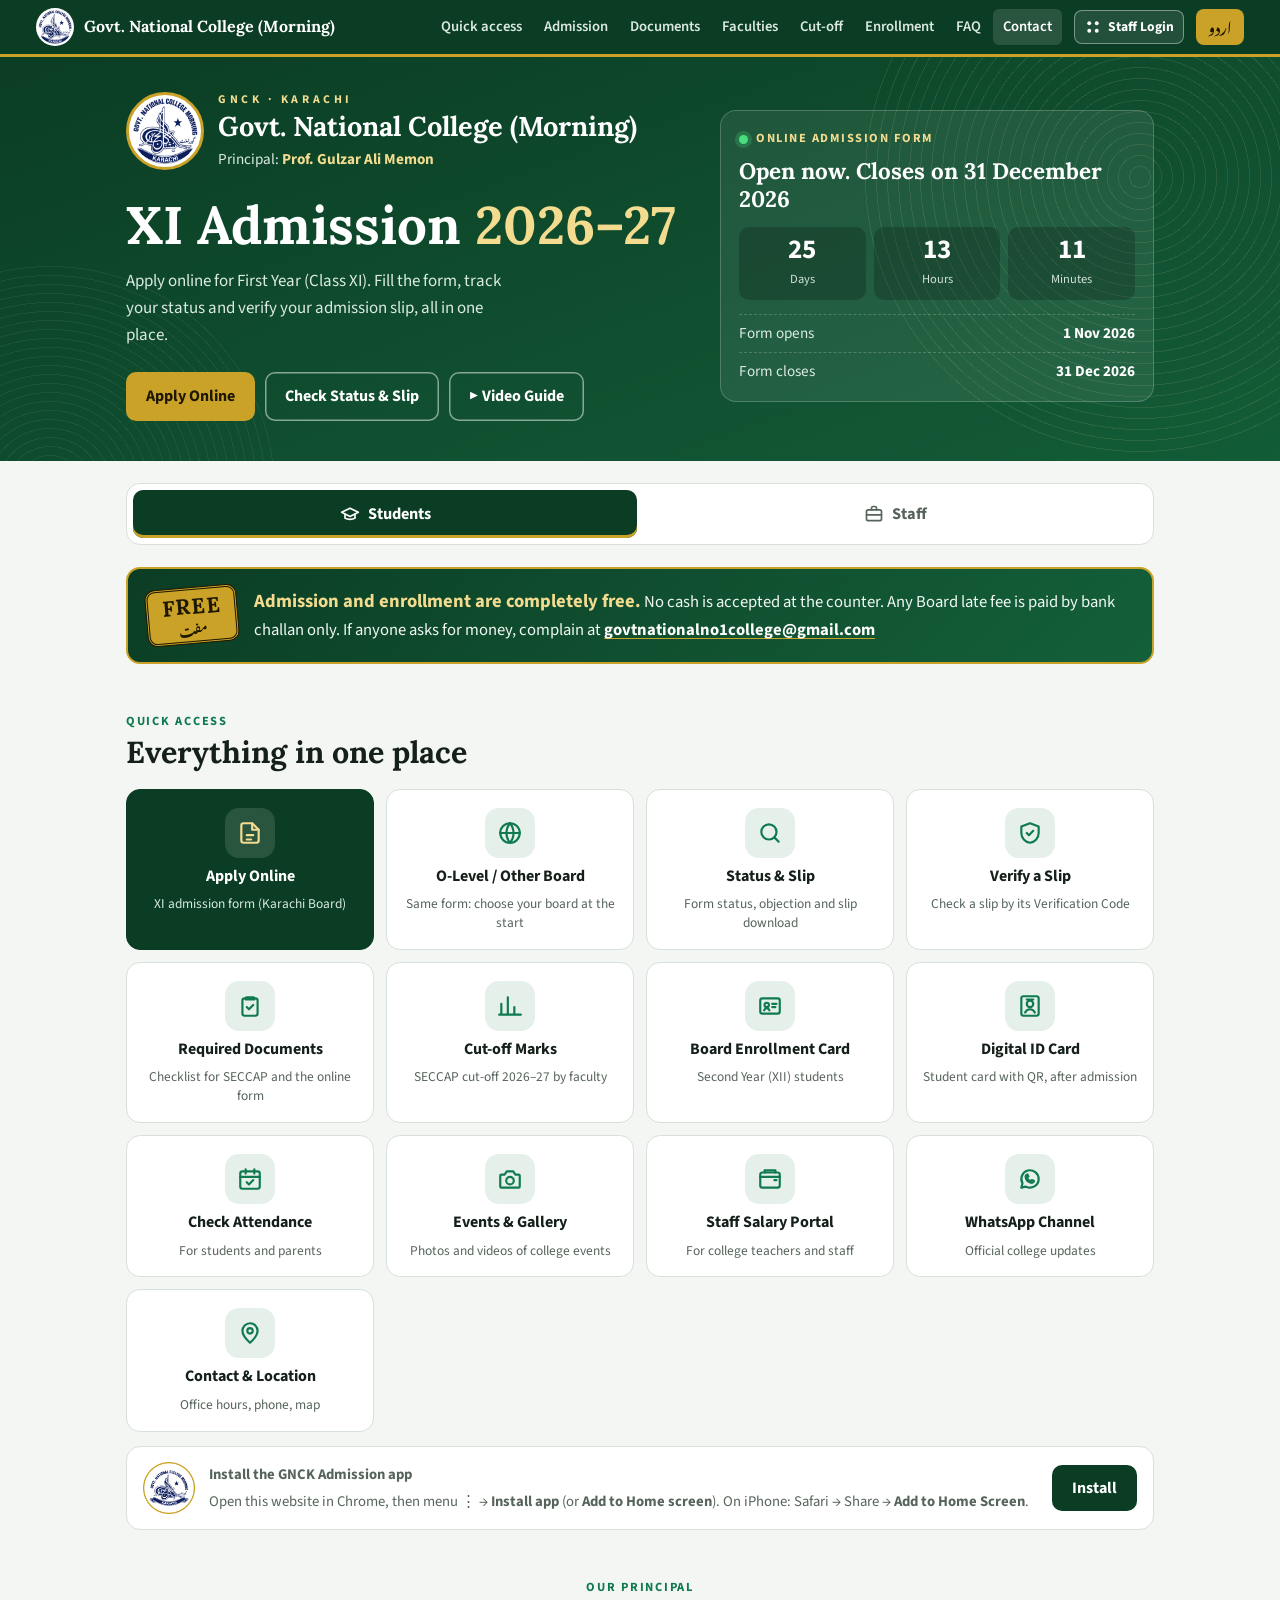
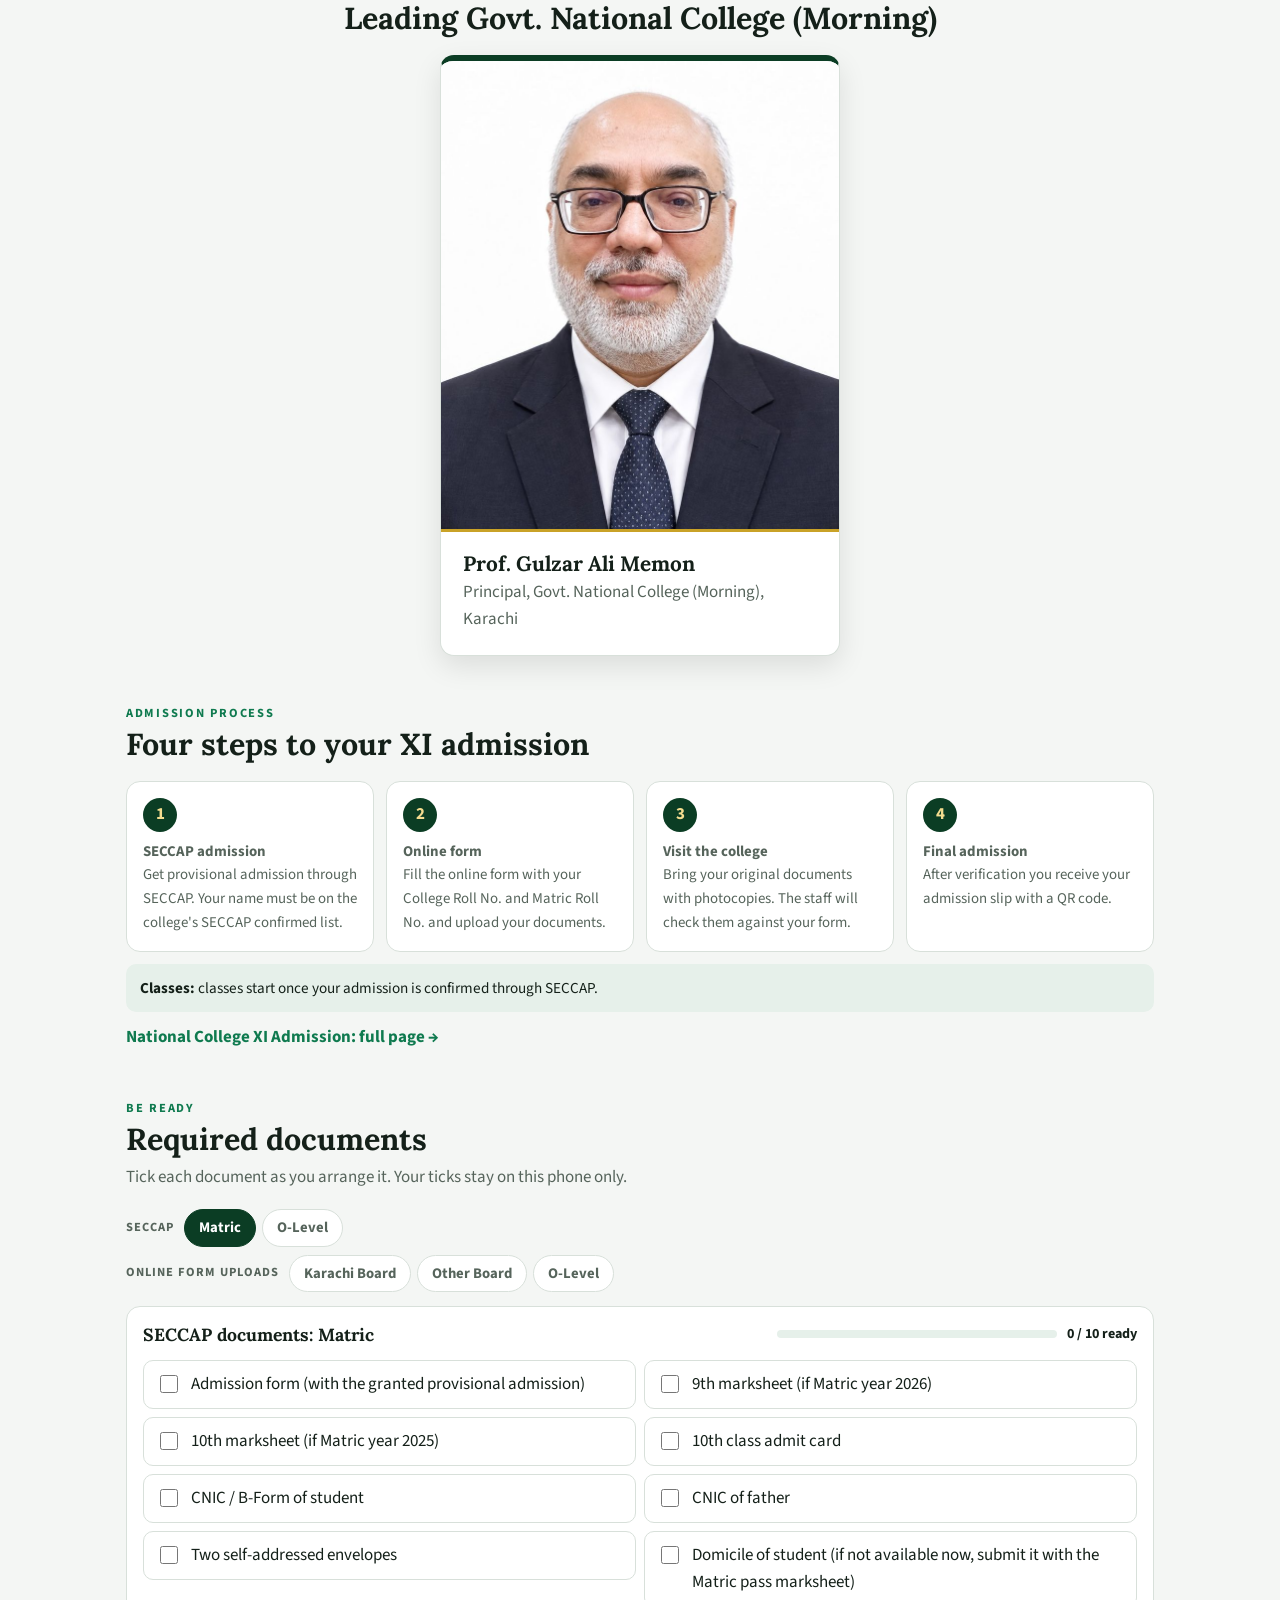
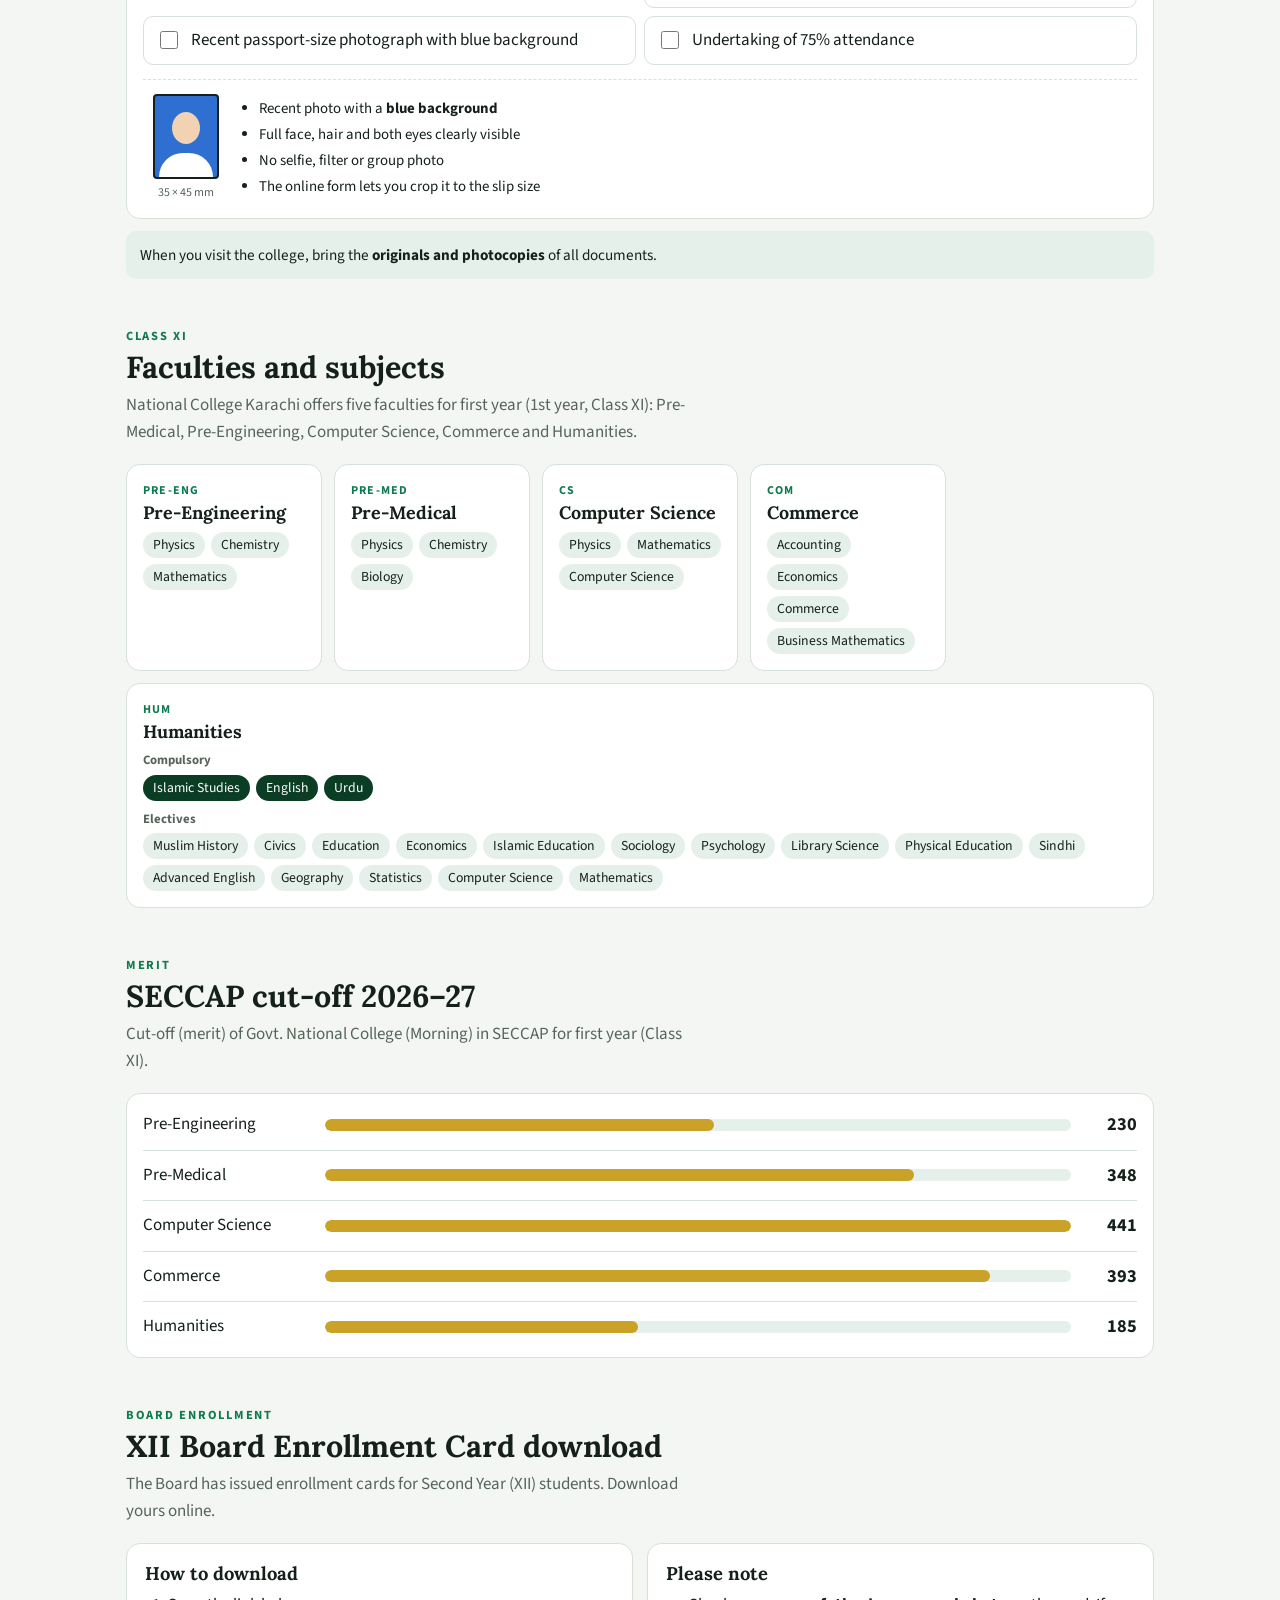
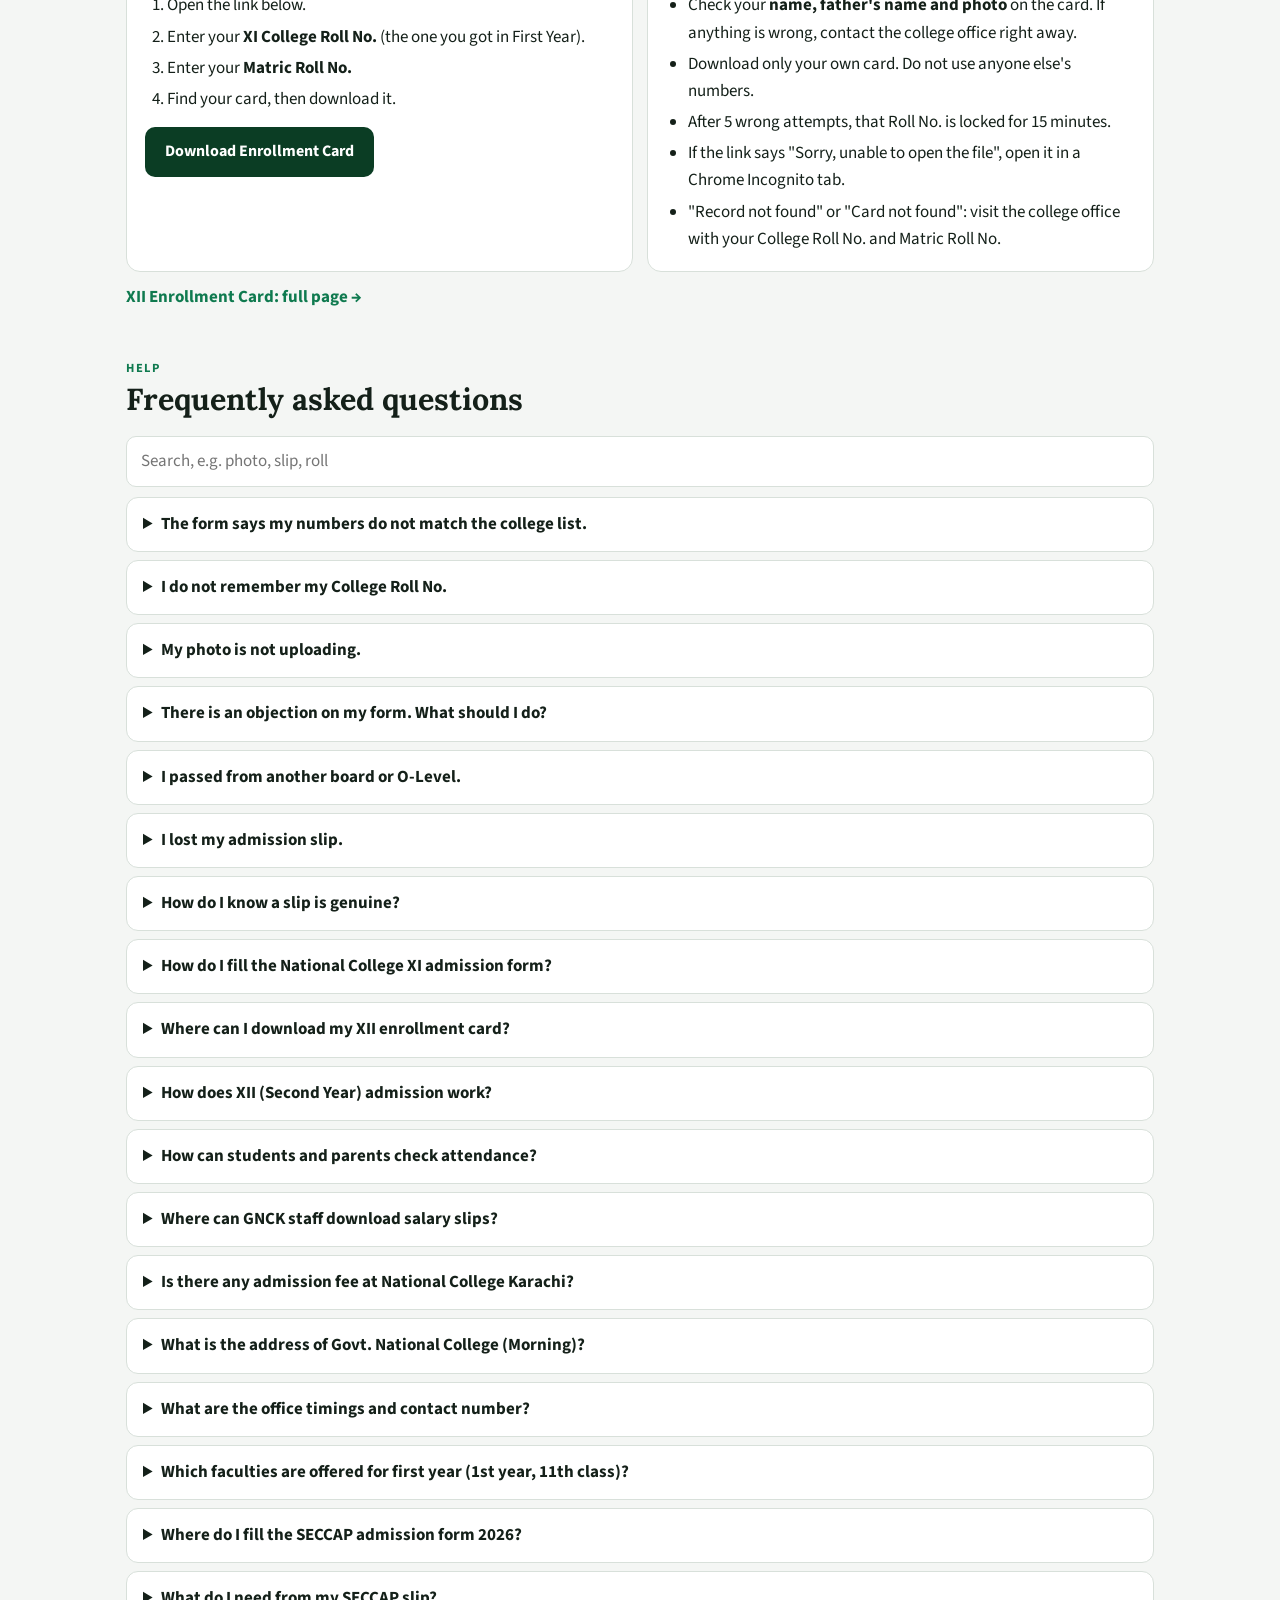
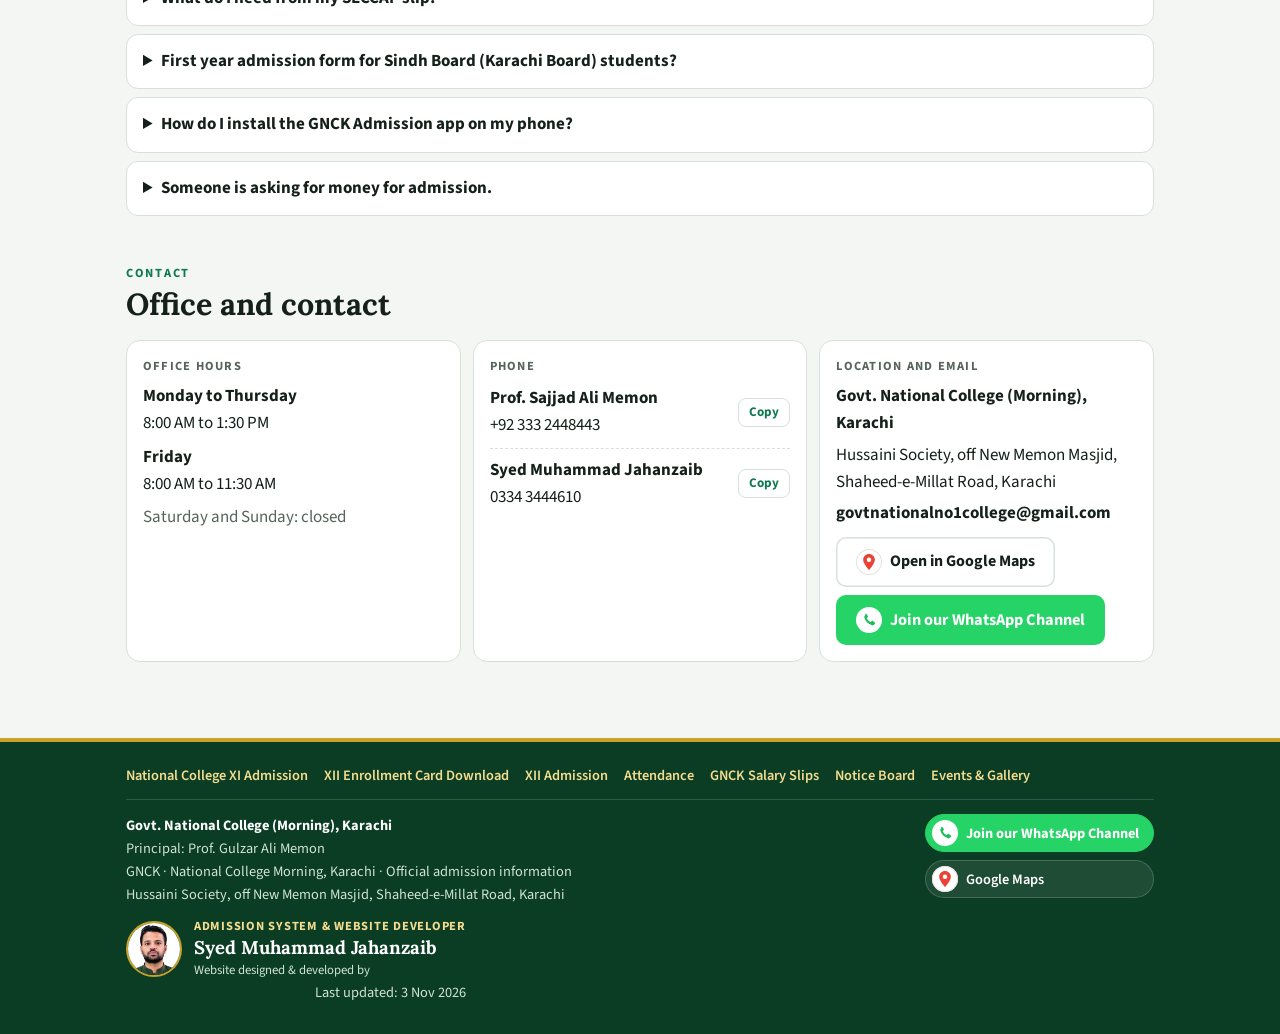
==== index.html @ 11bfc75c "Website v2.5 STAFFCONTROL: scanner login token (WEB15), SECCAP slip tile (WEB16), Video Guide switch" ====
<!doctype html>
<html lang="en" dir="ltr" data-view="students">
<head>
<meta charset="utf-8">
<meta name="viewport" content="width=device-width, initial-scale=1, viewport-fit=cover">
<meta name="theme-color" content="#0b3d24">
<meta name="author" content="Syed Muhammad Jahanzaib">
<link rel="canonical" href="https://govt-national-college-morning.github.io/">
<meta property="og:url" content="https://govt-national-college-morning.github.io/">
<link rel="icon" type="image/png" sizes="192x192" href="/favicon.png">
<link rel="icon" type="image/png" sizes="48x48" href="/favicon-48.png">
<link rel="apple-touch-icon" href="/icon-192.png">
<link rel="manifest" href="/manifest.webmanifest">
<meta name="mobile-web-app-capable" content="yes">
<meta name="apple-mobile-web-app-capable" content="yes">
<meta name="apple-mobile-web-app-title" content="GNCK Admission">
<meta name="apple-mobile-web-app-status-bar-style" content="black-translucent">
<title>GNCK Admission 2026-27 | Government National College Morning Karachi: XI Form, XII Enrollment Card</title>
<meta name="description" content="GNCK - Govt. National College (Morning), Karachi (Government National College). First year (1st year, 11th class, inter) XI admission 2026-27: online XI form, status and slip. XII enrollment card download, XII admission, attendance, SECCAP cut-off, Pre-Medical, Pre-Engineering, Computer Science, Commerce, Humanities. Admission is free. Shaheed-e-Millat Road, Karachi.">
<meta property="og:title" content="GNCK Admission 2026-27 | Government National College Morning Karachi">
<meta property="og:description" content="National College XI admission form, status and slip, XII enrollment card download, attendance, documents, cut-off and staff salary slips.">
<meta property="og:type" content="website">
<meta property="og:site_name" content="GNCK Admission">
<meta property="og:image" content="https://govt-national-college-morning.github.io/favicon.png">
<link rel="preconnect" href="https://fonts.googleapis.com">
<link rel="preconnect" href="https://fonts.gstatic.com" crossorigin>
<link rel="stylesheet" href="https://fonts.googleapis.com/css2?family=Lora:wght@600;700&family=Source+Sans+3:wght@400;600;700&family=Noto+Nastaliq+Urdu:wght@400;600&display=swap">
<script type="application/ld+json">{"@context":"https://schema.org","@type":"WebSite","name":"GNCK Admission","alternateName":["Govt. National College (Morning), Karachi","GNC Morning Karachi","GNCK","National College Admission","Govt National College"],"url":"https://govt-national-college-morning.github.io/"}</script>
<script type="application/ld+json">{"@context":"https://schema.org","@type":"CollegeOrUniversity","name":"Govt. National College (Morning), Karachi","alternateName":["GNCK","GNCK Karachi","National College","National College Morning","National College Karachi","Govt National College","Govt. National College Karachi","Government National College Karachi","GNC Morning Karachi"],"url":"https://govt-national-college-morning.github.io/","logo":"https://govt-national-college-morning.github.io/favicon.png","email":"govtnationalno1college@gmail.com","telephone":"+92-333-2448443","openingHours":["Mo-Th 08:00-13:30","Fr 08:00-11:30"],"address":{"@type":"PostalAddress","streetAddress":"Hussaini Society, off New Memon Masjid, Shaheed-e-Millat Road","addressLocality":"Karachi","addressRegion":"Sindh","addressCountry":"PK"},"geo":{"@type":"GeoCoordinates","latitude":24.88455,"longitude":67.060145},"hasMap":"https://maps.app.goo.gl/5RZTDBZNfoEu52ge6","sameAs":["https://whatsapp.com/channel/0029VbDTnoP7j6g4Ll3sgT3F"],"employee":{"@type":"Person","name":"Prof. Gulzar Ali Memon","honorificPrefix":"Prof.","jobTitle":"Principal","image":"https://govt-national-college-morning.github.io/principal-full.jpg"}}</script>
<style>
/* Layout: college green letterhead with gold rule (same identity as the slips and
   the online form), live admission status beside the headline, sticky section nav,
   then one reading column of task blocks; tabs for the two document sets. */
:root {
  --green: #0b3d24;
  --green-2: #135c38;
  --gold: #c9a227;
  --gold-soft: #f3dc8f;
  --paper: #f4f6f4;
  --card: #ffffff;
  --fg: #142019;
  --muted: #56645b;
  --line: #d8e0da;
  --chip: #e6f0ea;
  --accent: #0f7a4f;
  --warn-bg: #fff6dc;
  --warn-fg: #6b4e00;
  --f-display: "Lora", Georgia, "Times New Roman", serif;
  --f-body: "Source Sans 3", "Segoe UI", Arial, sans-serif;
  --f-urdu: "Noto Nastaliq Urdu", "Jameel Noori Nastaleeq", "Urdu Typesetting", serif;
}
@media (prefers-color-scheme: dark) {
  :root:not([data-theme="light"]) {
    --green: #0c2e1d; --green-2: #12452b; --gold: #d9b443; --gold-soft: #f3dc8f;
    --paper: #0b1310; --card: #121d17; --fg: #e5ede8; --muted: #a0b0a6; --line: #23352a;
    --chip: #16301f; --accent: #45c487; --warn-bg: #2a2413; --warn-fg: #f0d58a; color-scheme: dark;
  }
}
:root[data-theme="dark"] {
  --green: #0c2e1d; --green-2: #12452b; --gold: #d9b443; --gold-soft: #f3dc8f;
  --paper: #0b1310; --card: #121d17; --fg: #e5ede8; --muted: #a0b0a6; --line: #23352a;
  --chip: #16301f; --accent: #45c487; --warn-bg: #2a2413; --warn-fg: #f0d58a; color-scheme: dark;
}
* { box-sizing: border-box; }
html { scroll-behavior: smooth; scroll-padding-top: 72px; }
body { margin: 0; background: var(--paper); color: var(--fg); font-family: var(--f-body); font-size: 17px; line-height: 1.6; }
html[lang="ur"] body { font-family: var(--f-urdu); font-size: 16px; line-height: 2.15; }
html[lang="ur"] .en, html:not([lang="ur"]) .ur { display: none !important; }
.wrap { max-width: 1060px; margin: 0 auto; padding-left: max(16px, env(safe-area-inset-left, 0px)); padding-right: max(16px, env(safe-area-inset-right, 0px)); }
h1, h2, h3 { font-family: var(--f-display); text-wrap: balance; margin: 0; line-height: 1.2; }
html[lang="ur"] h1, html[lang="ur"] h2, html[lang="ur"] h3 { font-family: var(--f-urdu); line-height: 1.9; font-weight: 600; }
a { color: var(--accent); }
:focus-visible { outline: 3px solid var(--gold); outline-offset: 2px; border-radius: 4px; }
.num { direction: ltr; unicode-bidi: isolate; font-family: var(--f-body); }

/* ---------- Top bar ---------- */
body::before { content: ""; position: fixed; inset: 0 0 auto; height: env(safe-area-inset-top, 0px); z-index: 20; background: var(--green); }
.top { position: sticky; top: env(safe-area-inset-top, 0px); z-index: 15; background: var(--green); color: #fff; border-bottom: 3px solid var(--gold); }
.top .wrap { max-width: 1240px; display: flex; align-items: center; gap: 12px; padding-block: 8px; }
.brandmini { display: flex; align-items: center; gap: 10px; text-decoration: none; color: #fff; min-width: 0; }
.brandmini img { width: 38px; height: 38px; border-radius: 50%; background: #fff; padding: 2px; flex: none; }
.brandmini b { font-family: var(--f-display); font-size: 1rem; white-space: nowrap; overflow: hidden; text-overflow: ellipsis; }
html[lang="ur"] .brandmini b { font-family: var(--f-urdu); font-size: .95rem; }
.navlinks { display: flex; gap: 2px; margin-inline-start: auto; overflow-x: auto; scrollbar-width: none; }
.navlinks::-webkit-scrollbar { display: none; }
.navlinks a { color: #dbe9e0; text-decoration: none; font-size: .92rem; font-weight: 600; padding: 6px 10px; border-radius: 6px; white-space: nowrap; }
.navlinks a:hover, .navlinks a.on { background: rgba(255,255,255,.12); color: #fff; }
.langbtn { flex: none; font: inherit; font-weight: 700; font-size: .9rem; background: var(--gold); color: #1d1600; border: 0; border-radius: 8px; padding: 6px 12px; cursor: pointer; }
html:not([lang="ur"]) .langbtn { font-family: var(--f-urdu); }
@media (max-width: 860px) { .navlinks { display: none; } .langbtn { margin-inline-start: auto; } }

/* ---------- Hero ---------- */
.hero { position: relative; overflow: hidden; background: linear-gradient(160deg, var(--green) 0%, var(--green-2) 100%); color: #fff; }
.hero::before, .hero::after { content: ""; position: absolute; border-radius: 50%; pointer-events: none; }
.hero::before { inset-inline-end: -140px; top: -160px; width: 560px; height: 560px; background: repeating-radial-gradient(circle, transparent 0 10px, rgba(243,220,143,.10) 10px 11px); }
.hero::after { inset-inline-start: -180px; bottom: -260px; width: 460px; height: 460px; background: repeating-radial-gradient(circle, transparent 0 8px, rgba(255,255,255,.06) 8px 9px); }
.hero .wrap { position: relative; z-index: 1; padding-block: 34px 40px; display: grid; grid-template-columns: minmax(0, 1.3fr) minmax(0, 1fr); gap: 30px; align-items: center; }
@media (max-width: 820px) { .hero .wrap { grid-template-columns: 1fr; padding-block: 24px 30px; } }
.crest { display: flex; gap: 14px; align-items: center; }
.crest img { width: 78px; height: 78px; border-radius: 50%; background: #fff; border: 3px solid var(--gold); padding: 3px; flex: none; }
.crest .prin { margin-top: 4px; font-size: .95rem; color: #dcebe2; }
.crest .prin b { color: var(--gold-soft); }
.crest .city { letter-spacing: .3em; font-size: .74rem; font-weight: 700; color: var(--gold-soft); font-family: var(--f-body); }
.crest .nm { font-family: var(--f-display); font-size: clamp(1.25rem, 3.2vw, 1.7rem); font-weight: 700; line-height: 1.2; }
html[lang="ur"] .crest .nm { font-family: var(--f-urdu); }
.hero h1 { margin-top: 22px; font-size: clamp(2.1rem, 6vw, 3.3rem); }
.hero h1 em { font-style: normal; color: var(--gold-soft); }
.hero .lede { margin: 12px 0 0; color: #dcebe2; max-width: 50ch; font-size: 1.06rem; }
.cta { display: flex; flex-wrap: wrap; gap: 10px; margin-top: 22px; }
.btn { display: inline-flex; align-items: center; justify-content: center; gap: 8px; text-decoration: none; font-weight: 700; border-radius: 10px; padding: 12px 20px; font-size: 1rem; border: 0; cursor: pointer; font-family: inherit; transition: transform .15s, background .15s; }
.btn.pri { background: var(--gold); color: #1d1600; }
.btn.pri:hover { transform: translateY(-1px); }
.btn.ghost { color: #fff; box-shadow: inset 0 0 0 1.5px rgba(255,255,255,.5); }
.btn.ghost:hover { background: rgba(255,255,255,.08); }
.btn.out { color: var(--fg); box-shadow: inset 0 0 0 1.5px var(--line); background: transparent; }
.btn.out:hover { box-shadow: inset 0 0 0 1.5px var(--accent); }
.btn.solid { background: var(--green); color: #fff; }

.status { background: rgba(255,255,255,.08); border: 1px solid rgba(255,255,255,.2); border-radius: 16px; padding: 18px; }
.status .k { display: flex; align-items: center; gap: 8px; font-size: .78rem; letter-spacing: .12em; font-weight: 700; color: var(--gold-soft); text-transform: uppercase; font-family: var(--f-body); }
html[lang="ur"] .status .k { letter-spacing: 0; font-family: var(--f-urdu); font-size: .85rem; text-transform: none; }
.dot { width: 9px; height: 9px; border-radius: 50%; background: #f5c542; box-shadow: 0 0 0 4px rgba(245,197,66,.22); flex: none; }
.dot.live { background: #4ade80; box-shadow: 0 0 0 4px rgba(74,222,128,.22); }
.dot.off { background: #f87171; box-shadow: 0 0 0 4px rgba(248,113,113,.22); }
.status .big { margin-top: 8px; font-family: var(--f-display); font-size: 1.4rem; font-weight: 700; line-height: 1.25; }
html[lang="ur"] .status .big { font-family: var(--f-urdu); line-height: 1.9; }
.count { display: grid; grid-template-columns: repeat(3, minmax(0, 1fr)); gap: 8px; margin-top: 14px; }
.count div { background: rgba(0,0,0,.2); border-radius: 10px; padding: 8px 4px; text-align: center; }
.count b { display: block; font-family: var(--f-body); font-size: 1.7rem; font-variant-numeric: tabular-nums; line-height: 1.1; }
.count span { font-size: .78rem; color: #cfe2d6; }
.dates { margin-top: 14px; display: grid; gap: 6px; font-size: .95rem; color: #dcebe2; }
.dates div { display: flex; justify-content: space-between; gap: 10px; border-top: 1px dashed rgba(255,255,255,.2); padding-top: 6px; }
.dates b { color: #fff; }

/* ---------- Sections ---------- */
main { padding-bottom: 20px; }
section { margin-top: 48px; }
.sh { margin-bottom: 18px; }
.sh .eyebrow { display: block; font-size: .78rem; letter-spacing: .14em; font-weight: 700; color: var(--accent); text-transform: uppercase; margin-bottom: 2px; font-family: var(--f-body); }
html[lang="ur"] .sh .eyebrow { letter-spacing: 0; text-transform: none; font-family: var(--f-urdu); font-size: .85rem; }
.sh h2 { font-size: clamp(1.45rem, 3.4vw, 1.9rem); }
.sh p { margin: 6px 0 0; color: var(--muted); max-width: 70ch; }
.card { background: var(--card); border: 1px solid var(--line); border-radius: 14px; }

.free { position: relative; overflow: hidden; margin-top: 22px; display: flex; gap: 16px; align-items: center; background: linear-gradient(135deg, #0b3d24 0%, #14603a 100%); color: #f1f8f3; border: 2px solid var(--gold); border-radius: 14px; padding: 18px 18px; animation: freeGlow 2.4s ease-in-out infinite; }
.free::after { content: ""; position: absolute; top: 0; bottom: 0; width: 40%; left: -60%; background: linear-gradient(100deg, transparent, rgba(255,255,255,.18), transparent); transform: skewX(-18deg); animation: freeShine 3.6s ease-in-out infinite; pointer-events: none; }
@keyframes freeGlow { 0%, 100% { box-shadow: 0 0 0 0 rgba(201,162,39,.55); } 50% { box-shadow: 0 0 0 8px rgba(201,162,39,0), 0 0 22px 2px rgba(243,220,143,.35); } }
@keyframes freeShine { 0% { left: -60%; } 60%, 100% { left: 130%; } }
@keyframes stampPulse { 0%, 100% { transform: rotate(-5deg) scale(1); } 50% { transform: rotate(-5deg) scale(1.08); } }
.free .stamp { position: relative; z-index: 1; flex: none; display: flex; flex-direction: column; align-items: center; font-family: var(--f-display); font-weight: 700; font-size: 1.35rem; letter-spacing: .06em; color: #1d1600; background: var(--gold); border: 3px double #1d1600; border-radius: 10px; padding: 4px 14px 2px; transform: rotate(-5deg); animation: stampPulse 1.6s ease-in-out infinite; line-height: 1.15; }
.free .stamp small { font-family: var(--f-urdu); font-size: .78rem; letter-spacing: 0; line-height: 1.6; }
.free p { position: relative; z-index: 1; margin: 0; min-width: 0; font-size: 1.04rem; }
.free p b { color: var(--gold-soft); font-size: 1.12em; }
.free .mail { color: #fff; text-decoration: underline; text-decoration-color: var(--gold); text-underline-offset: 3px; }
.free .mail { display: inline-block; }
@media (max-width: 600px) { .free { flex-direction: column; align-items: flex-start; } .free .mail { display: block; margin-top: 4px; word-break: break-all; } }
.mail { font-weight: 700; direction: ltr; unicode-bidi: isolate; font-family: var(--f-body); }

/* services */
.svc { display: grid; grid-template-columns: repeat(5, minmax(0, 1fr)); gap: 12px; }
@media (max-width: 980px) { .svc { grid-template-columns: repeat(2, minmax(0, 1fr)); } }
@media (max-width: 520px) { .svc { grid-template-columns: 1fr; } }
.tile { display: flex; flex-direction: column; gap: 6px; text-decoration: none; color: var(--fg); padding: 18px; min-width: 0; transition: border-color .15s, transform .15s; }
.tile:hover { border-color: var(--accent); transform: translateY(-2px); }
.tile .ic { width: 42px; height: 42px; border-radius: 10px; background: var(--chip); color: var(--accent); display: grid; place-items: center; }
.tile .ic svg { width: 22px; height: 22px; }
.tile .t { font-weight: 700; font-size: 1.05rem; line-height: 1.35; }
.tile .d { color: var(--muted); font-size: .92rem; }
.tile .go { margin-top: auto; padding-top: 4px; font-weight: 700; color: var(--accent); font-size: .92rem; }
.tile.main { background: var(--green); border-color: var(--green); color: #fff; }
.tile.main .ic { background: rgba(255,255,255,.12); color: var(--gold-soft); }
.tile.main .d, .tile.main .go { color: #d7ebdf; }

/* process */
.steps { list-style: none; margin: 0; padding: 0; display: grid; grid-template-columns: repeat(4, minmax(0, 1fr)); gap: 12px; counter-reset: s; }
@media (max-width: 860px) { .steps { grid-template-columns: 1fr; } }
.steps li { counter-increment: s; padding: 16px; position: relative; min-width: 0; }
.steps li::before { content: counter(s); display: grid; place-items: center; width: 34px; height: 34px; border-radius: 50%; background: var(--green); color: var(--gold-soft); font-weight: 700; font-family: var(--f-body); margin-bottom: 8px; }
.steps b { display: block; font-size: 1.02rem; }
.steps span { color: var(--muted); font-size: .93rem; display: block; }
.note { margin-top: 12px; padding: 12px 14px; border-radius: 10px; background: var(--chip); font-size: .95rem; }

/* documents */
.tabsbar { display: flex; flex-wrap: wrap; gap: 6px; align-items: center; }
.tabsbar .grp { font-size: .78rem; font-weight: 700; color: var(--muted); letter-spacing: .08em; text-transform: uppercase; margin-inline-end: 4px; font-family: var(--f-body); }
html[lang="ur"] .tabsbar .grp { letter-spacing: 0; text-transform: none; font-family: var(--f-urdu); }
.tabsbar button { font: inherit; font-size: .92rem; font-weight: 700; border: 1px solid var(--line); background: var(--card); color: var(--muted); border-radius: 999px; padding: 6px 14px; cursor: pointer; }
.tabsbar button[aria-selected="true"] { background: var(--green); border-color: var(--green); color: #fff; }
.tabsbar + .tabsbar { margin-top: 8px; }
.docbox { margin-top: 14px; padding: 16px; }
.dochead { display: flex; flex-wrap: wrap; justify-content: space-between; align-items: center; gap: 10px; }
.dochead h3 { font-size: 1.1rem; }
.prog { display: flex; align-items: center; gap: 10px; min-width: 200px; flex: 1 1 220px; max-width: 360px; }
.bar { flex: 1; height: 8px; border-radius: 999px; background: var(--chip); overflow: hidden; }
.bar i { display: block; height: 100%; width: 0; background: var(--accent); border-radius: 999px; transition: width .25s; }
.prog span { font-size: .88rem; font-weight: 700; font-variant-numeric: tabular-nums; white-space: nowrap; font-family: var(--f-body); }
.checks { list-style: none; margin: 14px 0 0; padding: 0; display: grid; grid-template-columns: repeat(2, minmax(0, 1fr)); gap: 8px; }
@media (max-width: 640px) { .checks { grid-template-columns: 1fr; } }
.checks label { display: flex; gap: 10px; align-items: flex-start; border: 1px solid var(--line); border-radius: 10px; padding: 10px 12px; cursor: pointer; min-width: 0; }
.checks input { width: 18px; height: 18px; margin-top: 4px; accent-color: var(--accent); flex: none; }
.checks small { display: block; color: var(--muted); font-size: .86rem; }
.checks label:has(input:checked) { border-color: var(--accent); background: var(--chip); }
.photo { margin-top: 14px; display: grid; grid-template-columns: 86px minmax(0, 1fr); gap: 14px; align-items: center; border-top: 1px dashed var(--line); padding-top: 14px; }
.ph { width: 66px; height: 85px; margin: 0 auto; border: 2px solid var(--fg); border-radius: 4px; background: #2f6fd1; position: relative; overflow: hidden; }
.ph::before { content: ""; position: absolute; left: 50%; top: 16px; width: 28px; height: 32px; border-radius: 50%; transform: translateX(-50%); background: #f1d3b3; }
.ph::after { content: ""; position: absolute; left: 50%; bottom: 0; width: 54px; height: 24px; border-radius: 30px 30px 0 0; transform: translateX(-50%); background: #fff; }
.mm { text-align: center; font-size: .75rem; color: var(--muted); margin-top: 4px; font-family: var(--f-body); }
.photo ul { margin: 0; padding-inline-start: 1.1em; display: grid; gap: 2px; font-size: .93rem; }

/* faculties */
.fac { display: grid; grid-template-columns: repeat(auto-fit, minmax(190px, 1fr)); gap: 12px; }
.fc { padding: 16px; min-width: 0; }
.fc .code { font-size: .75rem; font-weight: 700; letter-spacing: .1em; color: var(--accent); font-family: var(--f-body); }
.fc h3 { font-size: 1.12rem; margin: 2px 0 8px; }
.chips { display: flex; flex-wrap: wrap; gap: 6px; }
.chip { background: var(--chip); border-radius: 999px; padding: 2px 10px; font-size: .86rem; }
.chip.req { background: var(--green); color: #fff; }
.fc .lbl { font-size: .8rem; color: var(--muted); font-weight: 700; margin: 8px 0 4px; }
.fc.wide { grid-column: 1 / -1; }

/* cut-off */
.cut { padding: 6px 16px; }
.cr { display: grid; grid-template-columns: minmax(0, 170px) minmax(0, 1fr) 54px; gap: 12px; align-items: center; padding: 10px 0; border-bottom: 1px solid var(--line); }
.cr:last-child { border-bottom: 0; }
.cr .bar { height: 12px; }
.cr .bar i { background: var(--gold); }
.cr b { text-align: end; font-size: 1.15rem; font-variant-numeric: tabular-nums; font-family: var(--f-body); }
@media (max-width: 520px) { .cr { grid-template-columns: minmax(0, 1fr) 50px; } .cr .bar { grid-column: 1 / -1; grid-row: 2; } }

/* two-col info */
.two { display: grid; grid-template-columns: repeat(2, minmax(0, 1fr)); gap: 14px; }
@media (max-width: 820px) { .two { grid-template-columns: 1fr; } }
.info { padding: 18px; min-width: 0; }
.info h3 { font-size: 1.15rem; margin-bottom: 6px; }
.info ol, .info ul { margin: 8px 0 0; padding-inline-start: 1.3em; display: grid; gap: 4px; }
.info .row { display: flex; flex-wrap: wrap; gap: 8px; margin-top: 14px; }
.tag { display: inline-block; font-size: .75rem; font-weight: 700; letter-spacing: .06em; background: var(--chip); color: var(--accent); border-radius: 6px; padding: 2px 8px; font-family: var(--f-body); }
html[lang="ur"] .tag { font-family: var(--f-urdu); letter-spacing: 0; }

/* FAQ */
.faqs input { width: 100%; font: inherit; padding: 11px 14px; border-radius: 10px; border: 1px solid var(--line); background: var(--card); color: var(--fg); margin-bottom: 10px; }
details { background: var(--card); border: 1px solid var(--line); border-radius: 12px; padding: 0 16px; }
details + details { margin-top: 8px; }
summary { cursor: pointer; padding: 13px 0; font-weight: 700; }
details p { margin: 0 0 14px; color: var(--muted); }

/* contact */
.contact { display: grid; grid-template-columns: repeat(3, minmax(0, 1fr)); gap: 12px; }
@media (max-width: 900px) { .contact { grid-template-columns: 1fr; } }
.ci { padding: 16px; min-width: 0; }
.ci .k { font-size: .78rem; font-weight: 700; letter-spacing: .1em; color: var(--muted); text-transform: uppercase; font-family: var(--f-body); }
html[lang="ur"] .ci .k { letter-spacing: 0; text-transform: none; font-family: var(--f-urdu); }
.person { display: flex; justify-content: space-between; align-items: center; gap: 10px; padding: 8px 0; border-bottom: 1px dashed var(--line); }
.person:last-child { border-bottom: 0; }
.person b { display: block; }
.phone { display: block; font-family: var(--f-body); direction: ltr; unicode-bidi: isolate; font-variant-numeric: tabular-nums; }
.copy { font: inherit; font-size: .82rem; font-weight: 700; border: 1px solid var(--line); background: transparent; color: var(--accent); border-radius: 8px; padding: 3px 10px; cursor: pointer; flex: none; }


/* ---------- v1.6: Students / Staff tabs (WEB6) ---------- */
html[data-view="staff"] .v-st, html[data-view="students"] .v-sf { display: none !important; }
.mtabs { display: grid; grid-template-columns: 1fr 1fr; gap: 6px; margin-top: 22px; padding: 6px; background: var(--card); border: 1px solid var(--line); border-radius: 14px; }
.mtabs button { font: inherit; font-weight: 700; font-size: 1.02rem; display: flex; align-items: center; justify-content: center; gap: 8px; border: 0; border-radius: 10px; padding: 11px 10px; background: transparent; color: var(--muted); cursor: pointer; }
.mtabs button svg { width: 20px; height: 20px; flex: none; }
.mtabs button[aria-selected="true"] { background: var(--green); color: #fff; box-shadow: inset 0 -3px 0 var(--gold); }
.mtabs button:not([aria-selected="true"]):hover { background: var(--chip); color: var(--fg); }
/* ---------- v1.6: Quick Access grid (WEB8) ---------- */
.qa { display: grid; grid-template-columns: repeat(4, minmax(0, 1fr)); gap: 12px; }
@media (max-width: 900px) { .qa { grid-template-columns: repeat(3, minmax(0, 1fr)); } }
@media (max-width: 600px) { .qa { grid-template-columns: repeat(2, minmax(0, 1fr)); gap: 10px; } }
.qt { position: relative; align-items: center; text-align: center; gap: 8px; padding: 18px 10px 16px; min-height: 132px; justify-content: flex-start; }
.qt .ic { width: 50px; height: 50px; border-radius: 14px; }
.qt .ic svg { width: 26px; height: 26px; }
.qt .t { font-size: 1rem; }
.qt .d { font-size: .84rem; line-height: 1.4; }
html[lang="ur"] .qt .d { line-height: 1.9; }
.qt.soon { cursor: default; opacity: .78; border-style: dashed; }
.qt.soon:hover { transform: none; border-color: var(--line); }
.qt .badge { position: absolute; top: 8px; inset-inline-end: 8px; font-size: .68rem; font-weight: 700; background: var(--warn-bg); color: var(--warn-fg); border-radius: 999px; padding: 1px 8px; font-family: var(--f-body); letter-spacing: .02em; }
html[lang="ur"] .qt .badge { font-family: var(--f-urdu); letter-spacing: 0; }
@media (max-width: 600px) { .qt { min-height: 118px; padding: 16px 8px 14px; } .qt .d { display: none; } }
/* ---------- v1.6: install the app (WEB3) ---------- */
.inst { margin-top: 14px; display: flex; flex-wrap: wrap; align-items: center; gap: 14px; padding: 14px 16px; }
.inst img { width: 52px; height: 52px; border-radius: 12px; flex: none; }
.inst .tx { flex: 1 1 260px; min-width: 0; }
.inst .tx > b { display: block; }
.inst .tx span { color: var(--muted); font-size: .92rem; }
.inst .btn { flex: none; }
.instbtn { flex: none; font: inherit; font-weight: 700; font-size: .85rem; background: transparent; color: #fff; border: 1.5px solid rgba(255,255,255,.55); border-radius: 8px; padding: 5px 10px; cursor: pointer; }
@media (max-width: 860px) { .instbtn { margin-inline-start: auto; } .instbtn + .langbtn { margin-inline-start: 0; } }
@media (display-mode: standalone) { .inst, .instbtn { display: none !important; } }


/* ---------- v1.7.2: Principal card ---------- */
#leader .sh { text-align: center; }
#leader .sh p { margin-inline: auto; }
.lead { max-width: 400px; margin: 0 auto; overflow: hidden; border-top: 6px solid var(--green); box-shadow: 0 10px 28px rgba(0,0,0,.10); }
.lead img { display: block; width: 100%; height: auto; aspect-ratio: 800 / 941; object-fit: cover; background: #fff; }
.lead .lb { padding: 18px 22px 22px; border-top: 3px solid var(--gold); }
.lead .lb b { display: block; font-family: var(--f-display); font-size: 1.3rem; line-height: 1.3; }
html[lang="ur"] .lead .lb b { font-family: var(--f-urdu); line-height: 1.9; }
.lead .lb span.r { display: block; color: var(--muted); margin-top: 2px; }
/* ---------- v1.7: Staff Login menu (four dots) ---------- */
.smenu { position: relative; flex: none; }
.smbtn { display: flex; align-items: center; gap: 6px; font: inherit; font-weight: 700; font-size: .85rem; background: rgba(255,255,255,.1); color: #fff; border: 1.5px solid rgba(255,255,255,.4); border-radius: 8px; padding: 5px 9px; cursor: pointer; }
.smbtn svg { width: 18px; height: 18px; flex: none; }
.smbtn[aria-expanded="true"] { background: var(--gold); color: #1d1600; border-color: var(--gold); }
@media (max-width: 520px) { .smbtn .lbl { display: none; } }
@media (max-width: 860px) { .smenu { margin-inline-start: auto; } .instbtn:not([hidden]) + .smenu, .smenu + .langbtn { margin-inline-start: 0; } }
.smpanel { position: absolute; top: calc(100% + 10px); inset-inline-end: 0; width: min(320px, calc(100vw - 24px)); background: var(--card); color: var(--fg); border: 1px solid var(--line); border-top: 4px solid var(--gold); border-radius: 12px; box-shadow: 0 12px 32px rgba(0,0,0,.28); padding: 8px; z-index: 30; }
.smpanel[hidden] { display: none; }
.smpanel .hd { font-size: .74rem; font-weight: 700; letter-spacing: .1em; text-transform: uppercase; color: var(--muted); padding: 8px 10px 4px; font-family: var(--f-body); }
html[lang="ur"] .smpanel .hd { letter-spacing: 0; text-transform: none; font-family: var(--f-urdu); }
.smpanel a { display: flex; align-items: center; gap: 10px; padding: 9px 10px; border-radius: 8px; text-decoration: none; color: var(--fg); font-weight: 600; font-size: .95rem; }
.smpanel a:hover { background: var(--chip); }
.smpanel a .i { width: 32px; height: 32px; border-radius: 8px; background: var(--chip); color: var(--accent); display: grid; place-items: center; flex: none; }
.smpanel a .i svg { width: 18px; height: 18px; }
.smpanel a small { display: block; color: var(--muted); font-weight: 400; font-size: .8rem; line-height: 1.35; }
html[lang="ur"] .smpanel a small { line-height: 1.8; }
.smpanel a.soon { opacity: .6; cursor: default; }
.smpanel a.soon:hover { background: transparent; }
.smpanel a .sb { margin-inline-start: auto; font-size: .66rem; font-weight: 700; background: var(--warn-bg); color: var(--warn-fg); border-radius: 999px; padding: 1px 7px; white-space: nowrap; }
.smpanel .sep { border-top: 1px solid var(--line); margin: 6px 4px; }
.smpanel .nt { font-size: .78rem; color: var(--muted); padding: 6px 10px 4px; line-height: 1.45; }
html[lang="ur"] .smpanel .nt { line-height: 1.9; }
@media (max-width: 600px) { .smenu { position: static; } .smpanel { top: calc(100% + 6px); inset-inline: 12px; width: auto; max-height: calc(100vh - 90px); overflow-y: auto; } }
footer { margin-top: 56px; background: var(--green); color: #cfe2d6; border-top: 4px solid var(--gold); }
footer .wrap { padding-block: 22px 30px; display: flex; flex-wrap: wrap; justify-content: space-between; gap: 10px; font-size: .9rem; }
footer b { color: #fff; }
/* ---------- v1.8.1: developer credit (footer) + help line (Staff menu) ---------- */
.dev { display: flex; align-items: center; gap: 12px; text-align: start; }
.dev img { width: 56px; height: 56px; border-radius: 50%; border: 2px solid var(--gold); object-fit: cover; background: #fff; flex: none; }
.dev .r { display: block; font-size: .78rem; letter-spacing: .06em; text-transform: uppercase; color: var(--gold-soft); font-weight: 700; }
html[lang="ur"] .dev .r { letter-spacing: 0; text-transform: none; font-size: .85rem; }
.dev .n { display: block; color: #fff; font-family: var(--f-display); font-size: 1.15rem; font-weight: 700; line-height: 1.3; }
html[lang="ur"] .dev .n { font-family: var(--f-urdu); line-height: 1.9; }
.dev .u { display: block; font-size: .8rem; color: #cfe2d6; }
.smpanel .help { display: flex; align-items: center; gap: 10px; margin: 6px 4px 2px; padding: 10px; border-radius: 10px; background: var(--chip); }
.smpanel .help img { width: 40px; height: 40px; border-radius: 50%; border: 2px solid var(--gold); object-fit: cover; flex: none; background: #fff; }
.smpanel .help .t { flex: 1; min-width: 0; font-size: .82rem; line-height: 1.35; color: var(--muted); }
html[lang="ur"] .smpanel .help .t { line-height: 1.8; }
.smpanel .help .t b { display: block; color: var(--fg); font-size: .92rem; }
.smpanel .help a.wa { flex: none; display: inline-flex; align-items: center; gap: 4px; padding: 6px 10px; border-radius: 8px; background: #1fa855; color: #fff; font-weight: 700; font-size: .8rem; text-decoration: none; }
.smpanel .help a.wa:hover { background: #178a45; }

.pglink { margin: 12px 0 0; font-weight: 700; }
.pglink a { text-decoration: none; }
html[dir="rtl"] .pglink a { unicode-bidi: plaintext; }
.fpages { flex-basis: 100%; display: flex; flex-wrap: wrap; gap: 6px 16px; padding-bottom: 12px; margin-bottom: 4px; border-bottom: 1px solid rgba(255,255,255,.15); }
.fpages a { color: var(--gold-soft); font-weight: 600; text-decoration: none; }
.fpages a:hover { text-decoration: underline; }
/* v1.9.1: WhatsApp + Google Maps icons */
.sic { display: inline-flex; align-items: center; justify-content: center; width: 26px; height: 26px; min-width: 26px; border-radius: 50%; }
.sic svg { width: 20px; height: 20px; display: block; }
.sic.wa { background: #25D366; } .sic.map { background: #fff; box-shadow: inset 0 0 0 1px #e3e3e3; }
.social { display: flex; flex-direction: column; gap: 8px; }
.social a { display: inline-flex; align-items: center; gap: 8px; color: #fff; text-decoration: none; font-weight: 600; background: rgba(255,255,255,.08); border: 1px solid rgba(255,255,255,.18); border-radius: 999px; padding: 5px 14px 5px 6px; }
.social a:hover { background: rgba(255,255,255,.16); }
/* v1.9.3: big green WhatsApp button */
.wab, .social a.wab { background: #25D366 !important; color: #fff !important; border-color: #25D366 !important; box-shadow: none !important; font-weight: 700; }
.wab:hover, .social a.wab:hover { background: #1ebe5b !important; }
.wab .sic.wa { background: #fff; } .wab .sic.wa path { fill: #1ebe5b; }
.btn.wab { padding: 12px 20px; font-size: 1.02rem; }
.credit { text-align: end; }
@media (max-width: 600px) { .credit { text-align: start; } }
@media (prefers-reduced-motion: reduce) { html { scroll-behavior: auto; } .btn, .tile, .bar i { transition: none; } .free, .free::after, .free .stamp { animation: none; } .tile:hover, .btn.pri:hover { transform: none; } }
.vg-ask{position:fixed;inset:0;background:rgba(0,0,0,.55);display:flex;align-items:center;justify-content:center;padding:16px;z-index:80}
.vg-ask[hidden]{display:none}
.vg-box{background:var(--card,#fff);color:var(--fg,#142019);border-radius:16px;padding:22px;max-width:420px;width:100%;box-shadow:0 12px 40px rgba(0,0,0,.3)}
.vg-box h3{margin:0 0 6px;font-size:1.2rem}.vg-box p{margin:0 0 14px;opacity:.8}
.vg-box .cta{display:flex;flex-wrap:wrap;gap:10px}
.vg-box .btn.out{color:inherit;box-shadow:inset 0 0 0 1.5px currentColor}
</style>
<!-- Google Analytics (GA4, WEB10) -->
<script async src="https://www.googletagmanager.com/gtag/js?id=G-HG7CFTSNR5"></script>
<script>window.dataLayer=window.dataLayer||[];function gtag(){dataLayer.push(arguments);}gtag('js',new Date());gtag('config','G-HG7CFTSNR5');</script>
</head>
<body>

<header class="top">
  <div class="wrap">
    <a class="brandmini" href="#home"><img src="[data-uri]" alt=""><b><span class="en">Govt. National College (Morning)</span><span class="ur" data-nosnippet>گورنمنٹ نیشنل کالج (مارننگ)</span></b></a>
    <nav class="navlinks" aria-label="Sections">
      <a href="#services"><span class="en">Quick access</span><span class="ur" data-nosnippet>فوری رسائی</span></a>
      <a href="#process"><span class="en">Admission</span><span class="ur" data-nosnippet>داخلہ</span></a>
      <a href="#documents"><span class="en">Documents</span><span class="ur" data-nosnippet>دستاویزات</span></a>
      <a href="#faculties"><span class="en">Faculties</span><span class="ur" data-nosnippet>فیکلٹیز</span></a>
      <a href="#cutoff"><span class="en">Cut-off</span><span class="ur" data-nosnippet>کٹ آف</span></a>
      <a href="#enrollment"><span class="en">Enrollment</span><span class="ur" data-nosnippet>اینرولمنٹ</span></a>
      <a href="#faq"><span class="en">FAQ</span><span class="ur" data-nosnippet>سوالات</span></a>
      <a href="#contact"><span class="en">Contact</span><span class="ur" data-nosnippet>رابطہ</span></a>
    </nav>
    <button class="instbtn" id="instbtn" type="button" hidden><span class="en">Install app</span><span class="ur" data-nosnippet>ایپ انسٹال کریں</span></button>
    <div class="smenu">
      <button class="smbtn" id="smbtn" type="button" aria-haspopup="true" aria-expanded="false" aria-controls="smpanel"><svg viewBox="0 0 24 24" fill="currentColor" aria-hidden="true"><circle cx="7" cy="7" r="2.6"/><circle cx="17" cy="7" r="2.6"/><circle cx="7" cy="17" r="2.6"/><circle cx="17" cy="17" r="2.6"/></svg><span class="lbl"><span class="en">Staff Login</span><span class="ur" data-nosnippet>اسٹاف لاگ ان</span></span></button>
      <div class="smpanel" id="smpanel" role="menu" hidden>
        <div class="hd"><span class="en">Teachers and staff</span><span class="ur" data-nosnippet>اساتذہ اور عملہ</span></div>
        <a href="https://script.google.com/macros/s/AKfycbyuTQtponS5g2JFbPFS64W6DaCJUitUDn_6kGAx_rqOscU9dYdIkjBxs8gyeXtwJsJ5/exec" target="_blank" rel="noopener nofollow" role="menuitem"><span class="i"><svg viewBox="0 0 24 24" fill="none" stroke="currentColor" stroke-width="2" stroke-linecap="round" stroke-linejoin="round" aria-hidden="true"><rect x="3" y="6" width="18" height="14" rx="2"/><path d="M16 13h2M3 10h18M7 6V4h10v2"/></svg></span><span><span class="en">Salary / Payslip Portal</span><span class="ur" data-nosnippet>سیلری / پے سلپ پورٹل</span><small><span class="en">Personnel No. + CNIC</span><span class="ur" data-nosnippet>پرسونل نمبر + شناختی کارڈ</span></small></span></a>
        <a href="https://script.google.com/macros/s/AKfycby5KEXSxmiqXUC0hCk6jRTdc_-XagevQAWsCiEWTKjU1HLqtYm1RLPSQWn6513rPHhTHA/exec?action=staff" target="_blank" rel="noopener nofollow" role="menuitem"><span class="i"><svg viewBox="0 0 24 24" fill="none" stroke="currentColor" stroke-width="2" stroke-linecap="round" stroke-linejoin="round" aria-hidden="true"><path d="M9 4h6a1 1 0 0 1 1 1v1H8V5a1 1 0 0 1 1-1z"/><rect x="5" y="5" width="14" height="16" rx="2"/><path d="m9 13 2 2 4-4"/></svg></span><span><span class="en">Staff Page (Admission)</span><span class="ur" data-nosnippet>اسٹاف صفحہ (داخلہ)</span><small><span class="en">Check online forms: username + password</span><span class="ur" data-nosnippet>آن لائن فارم کی جانچ: یوزر نیم + پاس ورڈ</span></small></span></a>
        <a href="/attendance/scan/" role="menuitem"><span class="i"><svg viewBox="0 0 24 24" fill="none" stroke="currentColor" stroke-width="2" stroke-linecap="round" stroke-linejoin="round" aria-hidden="true"><circle cx="9" cy="8" r="3"/><path d="M3 20c.8-3.4 3.2-5 6-5s5.2 1.6 6 5M16 11l2 2 4-4"/></svg></span><span><span class="en">Teacher Attendance</span><span class="ur" data-nosnippet>اساتذہ کی حاضری</span><small><span class="en">Live QR scanner: camera opens by itself</span><span class="ur" data-nosnippet>لائیو کیو آر اسکینر: کیمرہ خود کھلتا ہے</span></small></span></a>

        <div class="help"><img src="developer-jahanzaib.jpg" width="40" height="40" alt="" loading="lazy"><div class="t"><b><span class="en">Syed Muhammad Jahanzaib</span><span class="ur" data-nosnippet>سید محمد جہانزیب</span></b><span class="en">Help / Portal Admin</span><span class="ur" data-nosnippet>مدد / پورٹل ایڈمن</span></div><a class="wa" href="https://wa.me/923343444610" target="_blank" rel="noopener"><span class="en">WhatsApp</span><span class="ur" data-nosnippet>واٹس ایپ</span></a></div>
        <div class="nt"><span class="en">Only for college staff. Every page opens with your own username and password. Never share them.</span><span class="ur" data-nosnippet>صرف کالج کے عملے کے لیے۔ ہر صفحہ آپ کے اپنے یوزر نیم اور پاس ورڈ سے کھلتا ہے۔ یہ کسی کو نہ بتائیں۔</span></div>
      </div>
    </div>
    <button class="langbtn" id="langbtn" type="button"><span class="en">اردو</span><span class="ur" data-nosnippet>English</span></button>
  </div>
</header>

<div class="hero" id="home">
  <div class="wrap">
    <div>
      <div class="crest">
        <img src="[data-uri]" alt="Govt. National College (Morning) logo">
        <div><div class="city">GNCK · KARACHI</div><div class="nm"><span class="en">Govt. National College (Morning)</span><span class="ur" data-nosnippet>گورنمنٹ نیشنل کالج (مارننگ)، کراچی</span></div><div class="prin"><span class="en">Principal: <b>Prof. Gulzar Ali Memon</b></span><span class="ur" data-nosnippet>پرنسپل: <b>پروفیسر گلزار علی میمن</b></span></div></div>
      </div>
      <h1><span class="en">XI Admission <em>2026–27</em></span><span class="ur" data-nosnippet>داخلہ جماعت گیارہویں <em class="num">2026–27</em></span></h1>
      <p class="lede"><span class="en">Apply online for First Year (Class XI). Fill the form, track your status and verify your admission slip, all in one place.</span><span class="ur" data-nosnippet>فرسٹ ایئر (جماعت گیارہویں) کے لیے آن لائن درخواست دیں۔ فارم بھریں، اپنے فارم کی صورتحال دیکھیں اور داخلہ سلپ کی تصدیق کریں، سب ایک جگہ۔</span></p>
      <div class="cta">
        <a class="btn pri" href="https://script.google.com/macros/s/AKfycby5KEXSxmiqXUC0hCk6jRTdc_-XagevQAWsCiEWTKjU1HLqtYm1RLPSQWn6513rPHhTHA/exec?action=apply" target="_blank" rel="noopener"><span class="en">Apply Online</span><span class="ur" data-nosnippet>آن لائن فارم بھریں</span></a>
        <a class="btn ghost" href="https://script.google.com/macros/s/AKfycby5KEXSxmiqXUC0hCk6jRTdc_-XagevQAWsCiEWTKjU1HLqtYm1RLPSQWn6513rPHhTHA/exec" target="_blank" rel="noopener"><span class="en">Check Status &amp; Slip</span><span class="ur" data-nosnippet>صورتحال اور سلپ دیکھیں</span></a>
        <a class="btn ghost vgbtn" href="/xi-admission/#video-guide"><span class="en">&#9654; Video Guide</span><span class="ur" data-nosnippet>&#9654; ویڈیو گائیڈ</span></a>
      </div>
    </div>
    <aside class="status" aria-live="polite">
      <div class="k"><span class="dot" id="sdot"></span><span class="en">Online Admission Form</span><span class="ur" data-nosnippet>آن لائن داخلہ فارم</span></div>
      <div class="big" id="sbig"></div>
      <div class="count" id="scount">
        <div><b id="cd">0</b><span><span class="en">Days</span><span class="ur" data-nosnippet>دن</span></span></div>
        <div><b id="ch">0</b><span><span class="en">Hours</span><span class="ur" data-nosnippet>گھنٹے</span></span></div>
        <div><b id="cm">0</b><span><span class="en">Minutes</span><span class="ur" data-nosnippet>منٹ</span></span></div>
      </div>
      <div class="dates">
        <div><span class="en">Form opens</span><span class="ur" data-nosnippet>فارم شروع</span><b class="num" id="dopen">1 Nov 2026</b></div>
        <div><span class="en">Form closes</span><span class="ur" data-nosnippet>فارم بند</span><b class="num" id="dclose">31 Dec 2026</b></div>
      </div>
    </aside>
  </div>
</div>

<main class="wrap">
  <div class="mtabs" role="tablist" aria-label="Students or staff">
    <button type="button" role="tab" id="tab-students" data-v="students" aria-selected="true"><svg viewBox="0 0 24 24" fill="none" stroke="currentColor" stroke-width="2" stroke-linecap="round" stroke-linejoin="round" aria-hidden="true"><path d="M22 10 12 5 2 10l10 5 10-5z"/><path d="M6 12v5c3 2 9 2 12 0v-5"/></svg><span class="en">Students</span><span class="ur" data-nosnippet>طلبہ</span></button>
    <button type="button" role="tab" id="tab-staff" data-v="staff" aria-selected="false"><svg viewBox="0 0 24 24" fill="none" stroke="currentColor" stroke-width="2" stroke-linecap="round" stroke-linejoin="round" aria-hidden="true"><rect x="3" y="7" width="18" height="13" rx="2"/><path d="M9 7V5a2 2 0 0 1 2-2h2a2 2 0 0 1 2 2v2M3 13h18"/></svg><span class="en">Staff</span><span class="ur" data-nosnippet>اسٹاف</span></button>
  </div>
  <div class="free v-st">
    <span class="stamp">FREE<small>مفت</small></span>
    <p><span class="en"><b>Admission and enrollment are completely free.</b> No cash is accepted at the counter. Any Board late fee is paid by bank challan only. If anyone asks for money, complain at </span><span class="ur" data-nosnippet><b>داخلہ اور اینرولمنٹ بالکل مفت ہے۔</b> کاؤنٹر پر کوئی نقد رقم نہیں لی جاتی۔ بورڈ کی لیٹ فیس صرف بینک چالان سے ادا ہوتی ہے۔ اگر کوئی پیسے مانگے تو اس ای میل پر شکایت کریں: </span><span class="mail">govtnationalno1college@gmail.com</span></p>
  </div>

  <section id="services" class="v-st" aria-labelledby="h-svc">
    <div class="sh"><span class="eyebrow"><span class="en">Quick access</span><span class="ur" data-nosnippet>فوری رسائی</span></span><h2 id="h-svc"><span class="en">Everything in one place</span><span class="ur" data-nosnippet>سب کچھ ایک جگہ</span></h2></div>
    <div class="qa">
      <a class="card tile qt main" href="https://script.google.com/macros/s/AKfycby5KEXSxmiqXUC0hCk6jRTdc_-XagevQAWsCiEWTKjU1HLqtYm1RLPSQWn6513rPHhTHA/exec?action=apply" target="_blank" rel="noopener"><span class="ic"><svg viewBox="0 0 24 24" fill="none" stroke="currentColor" stroke-width="2" stroke-linecap="round" stroke-linejoin="round" aria-hidden="true"><path d="M14 3H6a2 2 0 0 0-2 2v14a2 2 0 0 0 2 2h12a2 2 0 0 0 2-2V9z"/><path d="M14 3v6h6M9 14h6M9 18h4"/></svg></span><span class="t"><span class="en">Apply Online</span><span class="ur" data-nosnippet>آن لائن فارم</span></span><span class="d"><span class="en">XI admission form (Karachi Board)</span><span class="ur" data-nosnippet>گیارہویں داخلہ فارم (کراچی بورڈ)</span></span></a>
      <a class="card tile qt" href="https://script.google.com/macros/s/AKfycby5KEXSxmiqXUC0hCk6jRTdc_-XagevQAWsCiEWTKjU1HLqtYm1RLPSQWn6513rPHhTHA/exec?action=apply" target="_blank" rel="noopener"><span class="ic"><svg viewBox="0 0 24 24" fill="none" stroke="currentColor" stroke-width="2" stroke-linecap="round" stroke-linejoin="round" aria-hidden="true"><circle cx="12" cy="12" r="9"/><path d="M3 12h18M12 3a14 14 0 0 1 0 18M12 3a14 14 0 0 0 0 18"/></svg></span><span class="t"><span class="en">O-Level / Other Board</span><span class="ur" data-nosnippet>او لیول / دوسرا بورڈ</span></span><span class="d"><span class="en">Same form: choose your board at the start</span><span class="ur" data-nosnippet>یہی فارم: شروع میں اپنا بورڈ منتخب کریں</span></span></a>
      <a class="card tile qt" href="https://script.google.com/macros/s/AKfycby5KEXSxmiqXUC0hCk6jRTdc_-XagevQAWsCiEWTKjU1HLqtYm1RLPSQWn6513rPHhTHA/exec" target="_blank" rel="noopener"><span class="ic"><svg viewBox="0 0 24 24" fill="none" stroke="currentColor" stroke-width="2" stroke-linecap="round" stroke-linejoin="round" aria-hidden="true"><circle cx="11" cy="11" r="7"/><path d="m20 20-3.5-3.5"/></svg></span><span class="t"><span class="en">Status &amp; Slip</span><span class="ur" data-nosnippet>صورتحال اور سلپ</span></span><span class="d"><span class="en">Form status, objection and slip download</span><span class="ur" data-nosnippet>فارم کی صورتحال، اعتراض اور سلپ</span></span></a>
      <a class="card tile qt" href="https://script.google.com/macros/s/AKfycby5KEXSxmiqXUC0hCk6jRTdc_-XagevQAWsCiEWTKjU1HLqtYm1RLPSQWn6513rPHhTHA/exec?action=code" target="_blank" rel="noopener"><span class="ic"><svg viewBox="0 0 24 24" fill="none" stroke="currentColor" stroke-width="2" stroke-linecap="round" stroke-linejoin="round" aria-hidden="true"><path d="M12 3 4 6v6c0 4.5 3.4 8.3 8 9 4.6-.7 8-4.5 8-9V6z"/><path d="m9 12 2 2 4-4"/></svg></span><span class="t"><span class="en">Verify a Slip</span><span class="ur" data-nosnippet>سلپ کی تصدیق</span></span><span class="d"><span class="en">Check a slip by its Verification Code</span><span class="ur" data-nosnippet>ویریفکیشن کوڈ سے سلپ کی تصدیق</span></span></a>
      <a class="card tile qt sslip" data-sslip="1" style="display:none" href="#" target="_blank" rel="noopener"><span class="ic"><svg viewBox="0 0 24 24" fill="none" stroke="currentColor" stroke-width="2" stroke-linecap="round" stroke-linejoin="round" aria-hidden="true"><path d="M6 3h12v18l-3-2-3 2-3-2-3 2z"/><path d="M9 8h6M9 12h6M9 16h3"/></svg></span><span class="t"><span class="en">Provisional Receipt (SECCAP Slip)</span><span class="ur" data-nosnippet>پروویژنل داخلہ رسید (سیکیپ سلپ)</span></span><span class="d"><span class="en">Lost your SECCAP slip? Download it again (Online Copy)</span><span class="ur" data-nosnippet>سیکیپ سلپ گم ہو گئی؟ دوبارہ ڈاؤن لوڈ کریں (آن لائن کاپی)</span></span></a>
      <a class="card tile qt" href="#documents"><span class="ic"><svg viewBox="0 0 24 24" fill="none" stroke="currentColor" stroke-width="2" stroke-linecap="round" stroke-linejoin="round" aria-hidden="true"><path d="M9 4h6a1 1 0 0 1 1 1v1H8V5a1 1 0 0 1 1-1z"/><rect x="5" y="5" width="14" height="16" rx="2"/><path d="m9 13 2 2 4-4"/></svg></span><span class="t"><span class="en">Required Documents</span><span class="ur" data-nosnippet>ضروری دستاویزات</span></span><span class="d"><span class="en">Checklist for SECCAP and the online form</span><span class="ur" data-nosnippet>سیکیپ اور آن لائن فارم کی فہرست</span></span></a>
      <a class="card tile qt" href="#cutoff"><span class="ic"><svg viewBox="0 0 24 24" fill="none" stroke="currentColor" stroke-width="2" stroke-linecap="round" stroke-linejoin="round" aria-hidden="true"><path d="M4 20V10M10 20V4M16 20v-7M22 20H2"/></svg></span><span class="t"><span class="en">Cut-off Marks</span><span class="ur" data-nosnippet>کٹ آف مارکس</span></span><span class="d"><span class="en">SECCAP cut-off 2026–27 by faculty</span><span class="ur" data-nosnippet>فیکلٹی کے لحاظ سے سیکیپ کٹ آف</span></span></a>
      <a class="card tile qt" href="#enrollment"><span class="ic"><svg viewBox="0 0 24 24" fill="none" stroke="currentColor" stroke-width="2" stroke-linecap="round" stroke-linejoin="round" aria-hidden="true"><rect x="3" y="5" width="18" height="14" rx="2"/><circle cx="9" cy="11" r="2"/><path d="M6.5 16c.6-1.4 1.6-2 2.5-2s1.9.6 2.5 2M14 10h4M14 13h3"/></svg></span><span class="t"><span class="en">Board Enrollment Card</span><span class="ur" data-nosnippet>بورڈ اینرولمنٹ کارڈ</span></span><span class="d"><span class="en">Second Year (XII) students</span><span class="ur" data-nosnippet>سال دوم (بارہویں) کے طلبہ</span></span></a>
      <a class="card tile qt soon" data-soon="idcard" data-href="https://script.google.com/macros/s/AKfycby5KEXSxmiqXUC0hCk6jRTdc_-XagevQAWsCiEWTKjU1HLqtYm1RLPSQWn6513rPHhTHA/exec" aria-disabled="true"><span class="badge"><span class="en">Coming soon</span><span class="ur" data-nosnippet>جلد</span></span><span class="ic"><svg viewBox="0 0 24 24" fill="none" stroke="currentColor" stroke-width="2" stroke-linecap="round" stroke-linejoin="round" aria-hidden="true"><rect x="4" y="3" width="16" height="18" rx="2"/><circle cx="12" cy="10" r="3"/><path d="M7.5 18c.9-2 2.6-3 4.5-3s3.6 1 4.5 3M9 6h6"/></svg></span><span class="t"><span class="en">Digital ID Card</span><span class="ur" data-nosnippet>ڈیجیٹل آئی ڈی کارڈ</span></span><span class="d"><span class="en">Student card with QR, after admission</span><span class="ur" data-nosnippet>داخلے کے بعد کیو آر والا کارڈ</span></span></a>
      <a class="card tile qt soon" data-soon="attendance" data-href="https://script.google.com/macros/s/AKfycby5KEXSxmiqXUC0hCk6jRTdc_-XagevQAWsCiEWTKjU1HLqtYm1RLPSQWn6513rPHhTHA/exec?action=attendance" aria-disabled="true"><span class="badge"><span class="en">Coming soon</span><span class="ur" data-nosnippet>جلد</span></span><span class="ic"><svg viewBox="0 0 24 24" fill="none" stroke="currentColor" stroke-width="2" stroke-linecap="round" stroke-linejoin="round" aria-hidden="true"><rect x="3" y="5" width="18" height="16" rx="2"/><path d="M3 10h18M8 3v4M16 3v4"/><path d="m9 15 2 2 4-4"/></svg></span><span class="t"><span class="en">Check Attendance</span><span class="ur" data-nosnippet>حاضری دیکھیں</span></span><span class="d"><span class="en">For students and parents</span><span class="ur" data-nosnippet>طلبہ اور والدین کے لیے</span></span></a>
      <a class="card tile qt" href="/gallery/"><span class="ic"><svg viewBox="0 0 24 24" fill="none" stroke="currentColor" stroke-width="2" stroke-linecap="round" stroke-linejoin="round" aria-hidden="true"><path d="M4 8h3l2-3h6l2 3h3a1 1 0 0 1 1 1v10a1 1 0 0 1-1 1H4a1 1 0 0 1-1-1V9a1 1 0 0 1 1-1z"/><circle cx="12" cy="13.5" r="3.5"/></svg></span><span class="t"><span class="en">Events &amp; Gallery</span><span class="ur" data-nosnippet>تقریبات اور گیلری</span></span><span class="d"><span class="en">Photos and videos of college events</span><span class="ur" data-nosnippet>کالج کی تقریبات کی تصویریں اور ویڈیوز</span></span></a>
      <a class="card tile qt" href="#staff"><span class="ic"><svg viewBox="0 0 24 24" fill="none" stroke="currentColor" stroke-width="2" stroke-linecap="round" stroke-linejoin="round" aria-hidden="true"><rect x="3" y="6" width="18" height="14" rx="2"/><path d="M16 13h2M3 10h18M7 6V4h10v2"/></svg></span><span class="t"><span class="en">Staff Salary Portal</span><span class="ur" data-nosnippet>اسٹاف سیلری پورٹل</span></span><span class="d"><span class="en">For college teachers and staff</span><span class="ur" data-nosnippet>کالج کے اساتذہ اور عملے کے لیے</span></span></a>
      <a class="card tile qt" href="https://whatsapp.com/channel/0029VbDTnoP7j6g4Ll3sgT3F" target="_blank" rel="noopener"><span class="ic"><svg viewBox="0 0 24 24" fill="none" stroke="currentColor" stroke-width="2" stroke-linecap="round" stroke-linejoin="round" aria-hidden="true"><path d="M20 12a8 8 0 0 1-11.8 7L4 20l1.1-4A8 8 0 1 1 20 12z"/><path d="M9 10.5c.5 1.6 1.9 3 3.5 3.5l1.2-1.1 2 .9c-.3 1.2-1.3 1.9-2.6 1.7A6.4 6.4 0 0 1 8 10.4C7.8 9.1 8.5 8.1 9.7 7.8l.9 2z"/></svg></span><span class="t"><span class="en">WhatsApp Channel</span><span class="ur" data-nosnippet>واٹس ایپ چینل</span></span><span class="d"><span class="en">Official college updates</span><span class="ur" data-nosnippet>کالج کی سرکاری اطلاعات</span></span></a>
      <a class="card tile qt" href="#contact"><span class="ic"><svg viewBox="0 0 24 24" fill="none" stroke="currentColor" stroke-width="2" stroke-linecap="round" stroke-linejoin="round" aria-hidden="true"><path d="M12 21s-7-6.2-7-11a7 7 0 0 1 14 0c0 4.8-7 11-7 11z"/><circle cx="12" cy="10" r="2.5"/></svg></span><span class="t"><span class="en">Contact &amp; Location</span><span class="ur" data-nosnippet>رابطہ اور مقام</span></span><span class="d"><span class="en">Office hours, phone, map</span><span class="ur" data-nosnippet>دفتری اوقات، فون، نقشہ</span></span></a>
    </div>
    <div class="card inst" id="inst">
      <img src="/icon-192.png" alt="" width="52" height="52">
      <div class="tx"><b><span class="en">Install the GNCK Admission app</span><span class="ur" data-nosnippet>جی این سی کے ایڈمیشن ایپ انسٹال کریں</span></b><span id="insthint"><span class="en">Open this website in Chrome, then menu ⋮ → <b>Install app</b> (or <b>Add to Home screen</b>). On iPhone: Safari → Share → <b>Add to Home Screen</b>.</span><span class="ur" data-nosnippet>یہ ویب سائٹ کروم میں کھولیں، پھر مینو ⋮ ← <b>Install app</b> (یا <b>Add to Home screen</b>)۔ آئی فون پر: سفاری ← شیئر ← <b>Add to Home Screen</b>۔</span></span></div>
      <button class="btn solid" id="instbtn2" type="button" hidden><span class="en">Install</span><span class="ur" data-nosnippet>انسٹال کریں</span></button>
    </div>
  </section>

  <section id="leader" aria-labelledby="h-lead">
    <div class="sh"><span class="eyebrow"><span class="en">Our Principal</span><span class="ur" data-nosnippet>ہمارے پرنسپل</span></span><h2 id="h-lead"><span class="en">Leading Govt. National College (Morning)</span><span class="ur" data-nosnippet>گورنمنٹ نیشنل کالج (مارننگ) کی قیادت</span></h2></div>
    <div class="card lead">
      <img src="principal-full.jpg" width="800" height="941" alt="Prof. Gulzar Ali Memon, Principal, Govt. National College (Morning), Karachi" loading="lazy" decoding="async">
      <div class="lb">
        <b><span class="en">Prof. Gulzar Ali Memon</span><span class="ur" data-nosnippet>پروفیسر گلزار علی میمن</span></b>
        <span class="r"><span class="en">Principal, Govt. National College (Morning), Karachi</span><span class="ur" data-nosnippet>پرنسپل، گورنمنٹ نیشنل کالج (مارننگ)، کراچی</span></span>
      </div>
    </div>
  </section>

  <section id="process" class="v-st" aria-labelledby="h-proc">
    <div class="sh"><span class="eyebrow"><span class="en">Admission process</span><span class="ur" data-nosnippet>داخلے کا طریقہ</span></span><h2 id="h-proc"><span class="en">Four steps to your XI admission</span><span class="ur" data-nosnippet>گیارہویں جماعت میں داخلے کے چار مراحل</span></h2></div>
    <ol class="steps">
      <li class="card"><b><span class="en">SECCAP admission</span><span class="ur" data-nosnippet>سیکیپ داخلہ</span></b><span><span class="en">Get provisional admission through SECCAP. Your name must be on the college's SECCAP confirmed list.</span><span class="ur" data-nosnippet>سیکیپ کے ذریعے عارضی داخلہ لیں۔ آپ کا نام کالج کی سیکیپ کنفرم فہرست میں ہونا چاہیے۔</span></span></li>
      <li class="card"><b><span class="en">Online form</span><span class="ur" data-nosnippet>آن لائن فارم</span></b><span><span class="en">Fill the online form with your College Roll No. and Matric Roll No. and upload your documents.</span><span class="ur" data-nosnippet>کالج رول نمبر اور میٹرک رول نمبر سے آن لائن فارم بھریں اور دستاویزات اپ لوڈ کریں۔</span></span></li>
      <li class="card"><b><span class="en">Visit the college</span><span class="ur" data-nosnippet>کالج تشریف لائیں</span></b><span><span class="en">Bring your original documents with photocopies. The staff will check them against your form.</span><span class="ur" data-nosnippet>اصل دستاویزات اور ان کی فوٹو کاپیاں ساتھ لائیں۔ عملہ انہیں آپ کے فارم سے ملائے گا۔</span></span></li>
      <li class="card"><b><span class="en">Final admission</span><span class="ur" data-nosnippet>حتمی داخلہ</span></b><span><span class="en">After verification you receive your admission slip with a QR code.</span><span class="ur" data-nosnippet>تصدیق کے بعد آپ کو کیو آر کوڈ والی داخلہ سلپ ملے گی۔</span></span></li>
    </ol>
    <div class="note"><span class="en"><b>Classes:</b> classes start once your admission is confirmed through SECCAP.</span><span class="ur" data-nosnippet><b>کلاسز:</b> سیکیپ سے داخلہ کنفرم ہونے کے بعد کلاسز شروع ہو جاتی ہیں۔</span></div>
    <p class="pglink"><a href="/xi-admission/"><span class="en">National College XI Admission: full page</span><span class="ur" data-nosnippet>گیارہویں داخلہ: پورا صفحہ</span> →</a></p>
  </section>

  <section id="documents" class="v-st" aria-labelledby="h-docs">
    <div class="sh"><span class="eyebrow"><span class="en">Be ready</span><span class="ur" data-nosnippet>تیاری</span></span><h2 id="h-docs"><span class="en">Required documents</span><span class="ur" data-nosnippet>ضروری دستاویزات</span></h2><p><span class="en">Tick each document as you arrange it. Your ticks stay on this phone only.</span><span class="ur" data-nosnippet>ہر دستاویز تیار ہونے پر نشان لگائیں۔ یہ نشان صرف اسی فون پر محفوظ رہتے ہیں۔</span></p></div>
    <div class="tabsbar" role="tablist" aria-label="SECCAP">
      <span class="grp"><span class="en">SECCAP</span><span class="ur" data-nosnippet>سیکیپ</span></span>
      <button type="button" role="tab" data-d="sm" aria-selected="true"><span class="en">Matric</span><span class="ur" data-nosnippet>میٹرک</span></button>
      <button type="button" role="tab" data-d="so" aria-selected="false"><span class="en">O-Level</span><span class="ur" data-nosnippet>او لیول</span></button>
    </div>
    <div class="tabsbar" role="tablist" aria-label="Online form">
      <span class="grp"><span class="en">Online form uploads</span><span class="ur" data-nosnippet>آن لائن فارم اپ لوڈ</span></span>
      <button type="button" role="tab" data-d="fk" aria-selected="false"><span class="en">Karachi Board</span><span class="ur" data-nosnippet>کراچی بورڈ</span></button>
      <button type="button" role="tab" data-d="fo" aria-selected="false"><span class="en">Other Board</span><span class="ur" data-nosnippet>دوسرا بورڈ</span></button>
      <button type="button" role="tab" data-d="fl" aria-selected="false"><span class="en">O-Level</span><span class="ur" data-nosnippet>او لیول</span></button>
    </div>
    <div class="card docbox">
      <div class="dochead"><h3 id="dtitle"></h3><div class="prog"><div class="bar"><i id="pbar"></i></div><span id="ptxt"></span></div></div>
      <ul class="checks" id="checks"></ul>
      <div class="photo">
        <div><div class="ph" aria-hidden="true"></div><div class="mm">35 × 45 mm</div></div>
        <ul>
          <li><span class="en">Recent photo with a <b>blue background</b></span><span class="ur" data-nosnippet>تازہ تصویر، <b>نیلا بیک گراؤنڈ</b></span></li>
          <li><span class="en">Full face, hair and both eyes clearly visible</span><span class="ur" data-nosnippet>پورا چہرہ، بال اور دونوں آنکھیں صاف نظر آئیں</span></li>
          <li><span class="en">No selfie, filter or group photo</span><span class="ur" data-nosnippet>سیلفی، فلٹر یا گروپ تصویر نہ ہو</span></li>
          <li><span class="en">The online form lets you crop it to the slip size</span><span class="ur" data-nosnippet>آن لائن فارم میں تصویر سلپ کے سائز میں کاٹی جا سکتی ہے</span></li>
        </ul>
      </div>
    </div>
    <div class="note"><span class="en">When you visit the college, bring the <b>originals and photocopies</b> of all documents.</span><span class="ur" data-nosnippet>کالج آتے وقت تمام دستاویزات کی <b>اصل اور فوٹو کاپیاں</b> ساتھ لائیں۔</span></div>
  </section>

  <section id="faculties" class="v-st" aria-labelledby="h-fac">
    <div class="sh"><span class="eyebrow"><span class="en">Class XI</span><span class="ur" data-nosnippet>جماعت گیارہویں</span></span><h2 id="h-fac"><span class="en">Faculties and subjects</span><span class="ur" data-nosnippet>فیکلٹیز اور مضامین</span></h2><p><span class="en">National College Karachi offers five faculties for first year (1st year, Class XI): Pre-Medical, Pre-Engineering, Computer Science, Commerce and Humanities.</span><span class="ur" data-nosnippet>نیشنل کالج کراچی میں فرسٹ ایئر (جماعت گیارہویں) کی پانچ فیکلٹیز ہیں: پری میڈیکل، پری انجینئرنگ، کمپیوٹر سائنس، کامرس اور ہیومینٹیز۔</span></p></div>
    <div class="fac" id="fac"></div>
  </section>

  <section id="cutoff" class="v-st" aria-labelledby="h-cut">
    <div class="sh"><span class="eyebrow"><span class="en">Merit</span><span class="ur" data-nosnippet>میرٹ</span></span><h2 id="h-cut"><span class="en">SECCAP cut-off 2026–27</span><span class="ur" data-nosnippet>سیکیپ کٹ آف <span class="num">2026–27</span></span></h2><p><span class="en">Cut-off (merit) of Govt. National College (Morning) in SECCAP for first year (Class XI).</span><span class="ur" data-nosnippet>جماعت گیارہویں کے لیے سیکیپ میں گورنمنٹ نیشنل کالج (مارننگ) کا کٹ آف۔</span></p></div>
    <div class="card cut" id="cut"></div>
  </section>

  <section id="enrollment" class="v-st" aria-labelledby="h-enr">
    <div class="sh"><span class="eyebrow"><span class="en">Board enrollment</span><span class="ur" data-nosnippet>بورڈ اینرولمنٹ</span></span><h2 id="h-enr"><span class="en">XII Board Enrollment Card download</span><span class="ur" data-nosnippet>بورڈ اینرولمنٹ کارڈ</span></h2><p><span class="en">The Board has issued enrollment cards for Second Year (XII) students. Download yours online.</span><span class="ur" data-nosnippet>بورڈ نے سال دوم (جماعت بارہویں) کے طلبہ کے اینرولمنٹ کارڈ جاری کر دیے ہیں۔ اپنا کارڈ آن لائن ڈاؤن لوڈ کریں۔</span></p></div>
    <div class="two">
      <div class="card info">
        <h3><span class="en">How to download</span><span class="ur" data-nosnippet>ڈاؤن لوڈ کا طریقہ</span></h3>
        <ol>
          <li><span class="en">Open the link below.</span><span class="ur" data-nosnippet>نیچے دیا گیا لنک کھولیں۔</span></li>
          <li><span class="en">Enter your <b>XI College Roll No.</b> (the one you got in First Year).</span><span class="ur" data-nosnippet>اپنا <b>گیارہویں کا کالج رول نمبر</b> لکھیں (جو فرسٹ ایئر میں ملا تھا)۔</span></li>
          <li><span class="en">Enter your <b>Matric Roll No.</b></span><span class="ur" data-nosnippet>اپنا <b>میٹرک رول نمبر</b> لکھیں۔</span></li>
          <li><span class="en">Find your card, then download it.</span><span class="ur" data-nosnippet>کارڈ تلاش کریں، پھر ڈاؤن لوڈ کریں۔</span></li>
        </ol>
        <div class="row"><a class="btn solid" href="https://script.google.com/macros/s/AKfycbw6V0Iqh_JYiTaNFiXJikddGGzGmYP1fLGlyNE_mMC98d-9rW4s6HDvHApdxL5-V39gdQ/exec" target="_blank" rel="noopener"><span class="en">Download Enrollment Card</span><span class="ur" data-nosnippet>اینرولمنٹ کارڈ ڈاؤن لوڈ کریں</span></a></div>
      </div>
      <div class="card info">
        <h3><span class="en">Please note</span><span class="ur" data-nosnippet>توجہ فرمائیں</span></h3>
        <ul>
          <li><span class="en">Check your <b>name, father's name and photo</b> on the card. If anything is wrong, contact the college office right away.</span><span class="ur" data-nosnippet>کارڈ پر اپنا <b>نام، والد کا نام اور تصویر</b> چیک کریں۔ کچھ غلط ہو تو فوراً کالج آفس سے رابطہ کریں۔</span></li>
          <li><span class="en">Download only your own card. Do not use anyone else's numbers.</span><span class="ur" data-nosnippet>صرف اپنا کارڈ ڈاؤن لوڈ کریں، کسی اور کے نمبر استعمال نہ کریں۔</span></li>
          <li><span class="en">After 5 wrong attempts, that Roll No. is locked for 15 minutes.</span><span class="ur" data-nosnippet>پانچ غلط کوششوں کے بعد وہ رول نمبر 15 منٹ کے لیے بند ہو جاتا ہے۔</span></li>
          <li><span class="en">If the link says "Sorry, unable to open the file", open it in a Chrome Incognito tab.</span><span class="ur" data-nosnippet>اگر لنک پر "Sorry, unable to open the file" آئے تو کروم کی Incognito ٹیب میں کھولیں۔</span></li>
          <li><span class="en">"Record not found" or "Card not found": visit the college office with your College Roll No. and Matric Roll No.</span><span class="ur" data-nosnippet>"ریکارڈ نہیں ملا" یا "کارڈ نہیں ملا" آئے تو کالج رول نمبر اور میٹرک رول نمبر کے ساتھ کالج آفس آئیں۔</span></li>
        </ul>
      </div>
    </div>
    <p class="pglink"><a href="/xii-enrollment-card/"><span class="en">XII Enrollment Card: full page</span><span class="ur" data-nosnippet>بارہویں اینرولمنٹ کارڈ: پورا صفحہ</span> →</a></p>
  </section>

  <section id="faq" class="v-st" aria-labelledby="h-faq">
    <div class="sh"><span class="eyebrow"><span class="en">Help</span><span class="ur" data-nosnippet>مدد</span></span><h2 id="h-faq"><span class="en">Frequently asked questions</span><span class="ur" data-nosnippet>عام سوالات</span></h2></div>
    <div class="faqs">
      <label for="fq" class="en" style="position:absolute;left:-9999px">Search questions</label>
      <input id="fq" type="search" autocomplete="off">
      <div id="faqlist"></div>
      <p id="nofaq" hidden><span class="en">No question matches. Please contact the college office.</span><span class="ur" data-nosnippet>کوئی سوال نہیں ملا۔ کالج آفس سے رابطہ کریں۔</span></p>
    </div>
  </section>

  <section id="staff" class="v-sf" aria-labelledby="h-staff">
    <div class="sh"><span class="eyebrow"><span class="en">For teachers and staff</span><span class="ur" data-nosnippet>اساتذہ اور عملے کے لیے</span></span><h2 id="h-staff"><span class="en">GNCK Staff Salary Slips Portal</span><span class="ur" data-nosnippet>سیلری سلپ پورٹل</span></h2><p><span class="en">College teachers and staff can download their salary slips here. Not for students.</span><span class="ur" data-nosnippet>کالج کے اساتذہ اور عملہ یہاں سے اپنی سیلری سلپ ڈاؤن لوڈ کر سکتے ہیں۔ یہ طلبہ کے لیے نہیں۔</span></p></div>
    <div class="two">
      <div class="card info">
        <h3><span class="en">How to use</span><span class="ur" data-nosnippet>طریقہ</span></h3>
        <ol>
          <li><span class="en">Open the portal.</span><span class="ur" data-nosnippet>پورٹل کھولیں۔</span></li>
          <li><span class="en">Enter your <b>Personnel Number</b> and <b>CNIC</b>, then continue.</span><span class="ur" data-nosnippet>اپنا <b>پرسونل نمبر</b> اور <b>شناختی کارڈ نمبر</b> لکھیں، پھر آگے بڑھیں۔</span></li>
          <li><span class="en">Enter the 6-digit code sent to your email (or your PIN, if you were given one) and verify.</span><span class="ur" data-nosnippet>ای میل پر آیا ہوا چھ ہندسوں کا کوڈ لکھیں (جنہیں پن دیا گیا ہے وہ اپنا پن لکھیں) اور تصدیق کریں۔</span></li>
          <li><span class="en">Choose the year, then press <b>Download</b> next to the month.</span><span class="ur" data-nosnippet>سال منتخب کریں، پھر مہینے کے سامنے <b>Download</b> دبائیں۔</span></li>
        </ol>
        <div class="row">
          <a class="btn solid" href="https://script.google.com/macros/s/AKfycbyuTQtponS5g2JFbPFS64W6DaCJUitUDn_6kGAx_rqOscU9dYdIkjBxs8gyeXtwJsJ5/exec" target="_blank" rel="noopener"><span class="en">Open Salary Portal</span><span class="ur" data-nosnippet>سیلری پورٹل کھولیں</span></a>
          <a class="btn out" href="https://docs.google.com/forms/d/e/1FAIpQLSeLEFUnxSdwRpQqWe-BFlDnFsqrbJpnOT2jAC6d7MakiRxRiA/viewform" target="_blank" rel="noopener"><span class="en">First time? Register</span><span class="ur" data-nosnippet>پہلی بار؟ رجسٹریشن</span></a>
        </div>
      </div>
      <div class="card info">
        <h3><span class="en">Please note</span><span class="ur" data-nosnippet>توجہ فرمائیں</span></h3>
        <ul>
          <li><span class="en">"Registration pending": please wait, approval will come soon.</span><span class="ur" data-nosnippet>"Registration pending" آئے تو تھوڑا انتظار کریں، منظوری جلد ہو جائے گی۔</span></li>
          <li><span class="en">Check the Spam / Promotions folder for the email code.</span><span class="ur" data-nosnippet>ای میل کا کوڈ Spam / Promotions فولڈر میں بھی دیکھیں۔</span></li>
          <li><span class="en">Never share your code or PIN with anyone.</span><span class="ur" data-nosnippet>اپنا کوڈ یا پن کسی کے ساتھ شیئر نہ کریں۔</span></li>
        </ul>
        <p style="margin:14px 0 0"><span class="tag"><span class="en">Portal Admin</span><span class="ur" data-nosnippet>پورٹل ایڈمن</span></span> <b><span class="en">Syed Muhammad Jahanzaib</span><span class="ur" data-nosnippet>سید محمد جہانزیب</span></b></p>
      </div>
    </div>
    <p class="pglink"><a href="/salary-slips/"><span class="en">GNCK Salary Slips: full page</span><span class="ur" data-nosnippet>سیلری سلپ: پورا صفحہ</span> →</a></p>
  </section>

  <section id="contact" aria-labelledby="h-con">
    <div class="sh"><span class="eyebrow"><span class="en">Contact</span><span class="ur" data-nosnippet>رابطہ</span></span><h2 id="h-con"><span class="en">Office and contact</span><span class="ur" data-nosnippet>دفتر اور رابطہ</span></h2></div>
    <div class="contact">
      <div class="card ci">
        <div class="k"><span class="en">Office hours</span><span class="ur" data-nosnippet>دفتری اوقات</span></div>
        <p style="margin:6px 0 0"><b><span class="en">Monday to Thursday</span><span class="ur" data-nosnippet>پیر تا جمعرات</span></b><br><span class="en">8:00 AM to 1:30 PM</span><span class="ur" data-nosnippet>صبح 8:00 بجے سے دوپہر 1:30 بجے تک</span></p>
        <p style="margin:6px 0 0"><b><span class="en">Friday</span><span class="ur" data-nosnippet>جمعہ</span></b><br><span class="en">8:00 AM to 11:30 AM</span><span class="ur" data-nosnippet>صبح 8:00 بجے سے 11:30 بجے تک</span></p>
        <p style="margin:6px 0 0;color:var(--muted)"><span class="en">Saturday and Sunday: closed</span><span class="ur" data-nosnippet>ہفتہ اور اتوار: چھٹی</span></p>
      </div>
      <div class="card ci">
        <div class="k"><span class="en">Phone</span><span class="ur" data-nosnippet>فون</span></div>
        <div class="person"><div><b><span class="en">Prof. Sajjad Ali Memon</span><span class="ur" data-nosnippet>پروفیسر سجاد علی میمن</span></b><span class="phone" id="p1">+92 333 2448443</span></div><button class="copy" type="button" data-c="p1"><span class="en">Copy</span><span class="ur" data-nosnippet>کاپی</span></button></div>
        <div class="person"><div><b><span class="en">Syed Muhammad Jahanzaib</span><span class="ur" data-nosnippet>سید محمد جہانزیب</span></b><span class="phone" id="p2">0334 3444610</span></div><button class="copy" type="button" data-c="p2"><span class="en">Copy</span><span class="ur" data-nosnippet>کاپی</span></button></div>
      </div>
      <div class="card ci">
        <div class="k"><span class="en">Location and email</span><span class="ur" data-nosnippet>مقام اور ای میل</span></div>
        <p style="margin:6px 0 0"><b><span class="en">Govt. National College (Morning), Karachi</span><span class="ur" data-nosnippet>گورنمنٹ نیشنل کالج (مارننگ)، کراچی</span></b></p>
        <p style="margin:4px 0 0" class="adr"><span class="en">Hussaini Society, off New Memon Masjid, Shaheed-e-Millat Road, Karachi</span><span class="ur" data-nosnippet>حسینی سوسائٹی، نزد نیو میمن مسجد، شہیدِ ملت روڈ، کراچی</span></p>
        <p style="margin:4px 0 0"><span class="mail">govtnationalno1college@gmail.com</span></p>
        <div class="row" style="display:flex;flex-wrap:wrap;gap:8px;margin-top:10px">
          <a class="btn out" href="https://maps.app.goo.gl/5RZTDBZNfoEu52ge6?g_st=ac" target="_blank" rel="noopener"><span class="sic map" aria-hidden="true"><svg viewBox="0 0 24 24"><path fill="#EA4335" d="M12 2.5c-3.9 0-7 3-7 6.8 0 5 7 12.2 7 12.2s7-7.2 7-12.2c0-3.8-3.1-6.8-7-6.8z"/><circle cx="12" cy="9.3" r="2.7" fill="#fff"/></svg></span><span class="en">Open in Google Maps</span><span class="ur" data-nosnippet>گوگل میپ پر دیکھیں</span></a>
          <a class="btn wab" href="https://whatsapp.com/channel/0029VbDTnoP7j6g4Ll3sgT3F" target="_blank" rel="noopener"><span class="sic wa" aria-hidden="true"><svg viewBox="0 0 24 24"><path fill="#fff" d="M7.6 4.6c.4-.3 1-.2 1.3.2l1.7 2.4c.3.4.2 1-.1 1.3l-1 1c-.2.2-.2.5-.1.7.9 1.8 2.4 3.3 4.2 4.2.2.1.5.1.7-.1l1-1c.3-.3.9-.4 1.3-.1l2.4 1.7c.4.3.5.9.2 1.3l-.9 1.3c-.6.8-1.6 1.2-2.6.9-4.5-1.3-8-4.8-9.3-9.3-.3-1 .1-2 .9-2.6z"/></svg></span><span class="en">Join our WhatsApp Channel</span><span class="ur" data-nosnippet>ہمارا واٹس ایپ چینل جوائن کریں</span></a>
        </div>
      </div>
    </div>
  </section>
</main>

<footer>
  <div class="wrap">
    <nav class="fpages" aria-label="Pages"><a href="/xi-admission/"><span class="en">National College XI Admission</span><span class="ur" data-nosnippet>گیارہویں داخلہ</span></a><a href="/xii-enrollment-card/"><span class="en">XII Enrollment Card Download</span><span class="ur" data-nosnippet>بارہویں اینرولمنٹ کارڈ</span></a><a href="/xii-admission/"><span class="en">XII Admission</span><span class="ur" data-nosnippet>بارہویں داخلہ</span></a><a href="/attendance/"><span class="en">Attendance</span><span class="ur" data-nosnippet>حاضری</span></a><a href="/salary-slips/"><span class="en">GNCK Salary Slips</span><span class="ur" data-nosnippet>اسٹاف سیلری سلپ</span></a><a href="/notices/"><span class="en">Notice Board</span><span class="ur" data-nosnippet>نوٹس بورڈ</span></a><a href="/gallery/"><span class="en">Events &amp; Gallery</span><span class="ur" data-nosnippet>تقریبات اور گیلری</span></a></nav>
    <div><b><span class="en">Govt. National College (Morning), Karachi</span><span class="ur" data-nosnippet>گورنمنٹ نیشنل کالج (مارننگ)، کراچی</span></b><br><span class="en">Principal: Prof. Gulzar Ali Memon</span><span class="ur" data-nosnippet>پرنسپل: پروفیسر گلزار علی میمن</span><br><span class="en">GNCK · National College Morning, Karachi · Official admission information</span><span class="ur" data-nosnippet>داخلے کی سرکاری معلومات</span><br><span class="en">Hussaini Society, off New Memon Masjid, Shaheed-e-Millat Road, Karachi</span><span class="ur" data-nosnippet>حسینی سوسائٹی، نزد نیو میمن مسجد، شہیدِ ملت روڈ، کراچی</span></div>
    <div class="social"><a class="wab" href="https://whatsapp.com/channel/0029VbDTnoP7j6g4Ll3sgT3F" target="_blank" rel="noopener"><span class="sic wa" aria-hidden="true"><svg viewBox="0 0 24 24"><path fill="#fff" d="M7.6 4.6c.4-.3 1-.2 1.3.2l1.7 2.4c.3.4.2 1-.1 1.3l-1 1c-.2.2-.2.5-.1.7.9 1.8 2.4 3.3 4.2 4.2.2.1.5.1.7-.1l1-1c.3-.3.9-.4 1.3-.1l2.4 1.7c.4.3.5.9.2 1.3l-.9 1.3c-.6.8-1.6 1.2-2.6.9-4.5-1.3-8-4.8-9.3-9.3-.3-1 .1-2 .9-2.6z"/></svg></span><span class="en">Join our WhatsApp Channel</span><span class="ur" data-nosnippet>ہمارا واٹس ایپ چینل جوائن کریں</span></a><a href="https://maps.app.goo.gl/5RZTDBZNfoEu52ge6?g_st=ac" target="_blank" rel="noopener"><span class="sic map" aria-hidden="true"><svg viewBox="0 0 24 24"><path fill="#EA4335" d="M12 2.5c-3.9 0-7 3-7 6.8 0 5 7 12.2 7 12.2s7-7.2 7-12.2c0-3.8-3.1-6.8-7-6.8z"/><circle cx="12" cy="9.3" r="2.7" fill="#fff"/></svg></span><span class="en">Google Maps</span><span class="ur" data-nosnippet>گوگل میپ</span></a></div>
    <div class="credit"><div class="dev"><img src="developer-jahanzaib.jpg" width="56" height="56" alt="Syed Muhammad Jahanzaib" loading="lazy" decoding="async"><div><span class="r"><span class="en">Admission System &amp; Website Developer</span><span class="ur" data-nosnippet>ایڈمیشن سسٹم اور ویب سائٹ</span></span><span class="n"><span class="en">Syed Muhammad Jahanzaib</span><span class="ur" data-nosnippet>سید محمد جہانزیب</span></span><span class="u"><span class="en">Website designed &amp; developed by</span><span class="ur" data-nosnippet>ویب سائٹ تیار کردہ</span></span></div></div><span class="en">Last updated: 3 Nov 2026</span><span class="ur" data-nosnippet>آخری تبدیلی: <span class="num">3 Nov 2026</span></span></div>
  </div>
</footer>

<script>
(function () {
  var root = document.documentElement;
  function lang() { return root.getAttribute('lang') === 'ur' ? 'ur' : 'en'; }
  function setLang(l) {
    root.setAttribute('lang', l);
    root.setAttribute('dir', l === 'ur' ? 'rtl' : 'ltr');
    try { localStorage.setItem('gnckLang', l); } catch (e) {}
    renderAll();
  }
  var saved = 'en';
  try { saved = localStorage.getItem('gnckLang') || 'en'; } catch (e) {}
  root.setAttribute('lang', saved === 'ur' ? 'ur' : 'en');
  root.setAttribute('dir', saved === 'ur' ? 'rtl' : 'ltr');
  document.getElementById('langbtn').addEventListener('click', function () { setLang(lang() === 'ur' ? 'en' : 'ur'); });
  function T(en, ur) { return lang() === 'ur' ? ur : en; }

  /* ---------- live status (v2.1: dates + status from the Control Panel, WEB13) ---------- */
  var OPEN = new Date('2026-11-01T00:00:00+05:00'), CLOSE = new Date('2026-12-31T23:59:00+05:00'), STAT = 'AUTO';
  var MON = [['January', 'جنوری'], ['February', 'فروری'], ['March', 'مارچ'], ['April', 'اپریل'], ['May', 'مئی'], ['June', 'جون'], ['July', 'جولائی'], ['August', 'اگست'], ['September', 'ستمبر'], ['October', 'اکتوبر'], ['November', 'نومبر'], ['December', 'دسمبر']];
  function pk(d) { return new Date(d.getTime() + 5 * 3600000); }   // Karachi time
  function longD(d) { var k = pk(d); return T(k.getUTCDate() + ' ' + MON[k.getUTCMonth()][0] + ' ' + k.getUTCFullYear(), k.getUTCDate() + ' ' + MON[k.getUTCMonth()][1] + ' ' + k.getUTCFullYear()); }
  function shortD(d) { var k = pk(d); return k.getUTCDate() + ' ' + MON[k.getUTCMonth()][0].slice(0, 3) + ' ' + k.getUTCFullYear(); }
  function tick() {
    var n = new Date(), big = document.getElementById('sbig'), dot = document.getElementById('sdot'), box = document.getElementById('scount'), target;
    document.getElementById('dopen').textContent = shortD(OPEN); document.getElementById('dclose').textContent = shortD(CLOSE);
    var st = STAT !== 'AUTO' ? STAT : (n < OPEN ? 'SOON' : (n <= CLOSE ? 'OPEN' : 'CLOSED'));
    if (st === 'SOON') { target = n < OPEN ? OPEN : null; big.textContent = n < OPEN ? T('Opens on ' + longD(OPEN), 'فارم ' + longD(OPEN) + ' سے شروع ہوگا') : T('Opens soon', 'فارم جلد شروع ہوگا'); dot.className = 'dot'; }
    else if (st === 'OPEN') { target = n <= CLOSE ? CLOSE : null; big.textContent = T('Open now. Closes on ' + longD(CLOSE), 'فارم جاری ہے، ' + longD(CLOSE) + ' کو بند ہوگا'); dot.className = 'dot live'; }
    else { big.textContent = T('The online form is closed', 'آن لائن فارم بند ہو چکا ہے'); dot.className = 'dot off'; box.style.display = 'none'; return; }
    if (!target) { box.style.display = 'none'; return; }
    box.style.display = '';
    var m = Math.max(0, Math.floor((target - n) / 60000));
    document.getElementById('cd').textContent = Math.floor(m / 1440);
    document.getElementById('ch').textContent = Math.floor(m / 60) % 24;
    document.getElementById('cm').textContent = m % 60;
  }

  /* ---------- documents ---------- */
  var DOCS = {
    sm: { t: ['SECCAP documents: Matric', 'سیکیپ دستاویزات: میٹرک'], items: [
      ['Admission form (with the granted provisional admission)', 'داخلہ فارم (عارضی داخلے کے ساتھ)'],
      ['9th marksheet (if Matric year 2026)', 'نویں جماعت کی مارکس شیٹ (اگر میٹرک 2026 ہے)'],
      ['10th marksheet (if Matric year 2025)', 'دسویں جماعت کی مارکس شیٹ (اگر میٹرک 2025 ہے)'],
      ['10th class admit card', 'دسویں جماعت کا ایڈمٹ کارڈ'],
      ['CNIC / B-Form of student', 'طالب علم کا شناختی کارڈ / ب فارم'],
      ['CNIC of father', 'والد کا شناختی کارڈ'],
      ['Two self-addressed envelopes', 'اپنے پتے والے دو لفافے'],
      ['Domicile of student (if not available now, submit it with the Matric pass marksheet)', 'طالب علم کا ڈومیسائل (ابھی نہ ہو تو میٹرک پاس مارکس شیٹ کے ساتھ جمع کرائیں)'],
      ['Recent passport-size photograph with blue background', 'نیلے بیک گراؤنڈ والی تازہ پاسپورٹ سائز تصویر'],
      ['Undertaking of 75% attendance', '75 فیصد حاضری کا حلف نامہ']] },
    so: { t: ['SECCAP documents: O-Level', 'سیکیپ دستاویزات: او لیول'], items: [
      ['O-Level final result / certificates', 'او لیول کا فائنل رزلٹ / سرٹیفکیٹس'],
      ['IBCC Equivalence Certificate', 'آئی بی سی سی ایکوئیولنس سرٹیفکیٹ'],
      ['Character certificate', 'کریکٹر سرٹیفکیٹ'],
      ['Student / father / guardian B-Form / CNIC', 'طالب علم / والد / سرپرست کا ب فارم / شناختی کارڈ'],
      ['Coloured photograph', 'رنگین تصویر'],
      ['Undertaking to ensure 75% attendance, in black and white, by parent / guardian', 'والدین / سرپرست کی طرف سے 75 فیصد حاضری کا حلف نامہ (بلیک اینڈ وائٹ)']] },
    fk: { t: ['Online form uploads: Karachi Board', 'آن لائن فارم اپ لوڈ: کراچی بورڈ'], items: [
      ['Temporary admission slip (SECCAP)', 'عارضی داخلہ سلپ (سیکیپ)'],
      ['Matric marksheet', 'میٹرک کی مارکس شیٹ'],
      ['9th marksheet', 'نویں جماعت کی مارکس شیٹ'],
      ['Passport photo (blue background)', 'پاسپورٹ تصویر (نیلا بیک گراؤنڈ)']] },
    fo: { t: ['Online form uploads: Other Board', 'آن لائن فارم اپ لوڈ: دوسرا بورڈ'], items: [
      ['Temporary admission slip (SECCAP)', 'عارضی داخلہ سلپ (سیکیپ)'],
      ['Matric marksheet', 'میٹرک کی مارکس شیٹ'],
      ['9th marksheet', 'نویں جماعت کی مارکس شیٹ'],
      ['Passport photo (blue background)', 'پاسپورٹ تصویر (نیلا بیک گراؤنڈ)'],
      ['Migration certificate', 'مائیگریشن سرٹیفکیٹ'],
      ['Permission letter', 'اجازت نامہ']] },
    fl: { t: ['Online form uploads: O-Level', 'آن لائن فارم اپ لوڈ: او لیول'], items: [
      ['Temporary admission slip (SECCAP)', 'عارضی داخلہ سلپ (سیکیپ)'],
      ['O-Level result', 'او لیول کا رزلٹ'],
      ['IBCC Equivalence certificate (write its number in the form)', 'آئی بی سی سی ایکوئیولنس سرٹیفکیٹ (اس کا نمبر فارم میں لکھیں)'],
      ['Passport photo (blue background)', 'پاسپورٹ تصویر (نیلا بیک گراؤنڈ)']] }
  };
  var cur = 'sm', ticks = {};
  try { ticks = JSON.parse(localStorage.getItem('gnckDocs') || '{}') || {}; } catch (e) { ticks = {}; }
  function saveTicks() { try { localStorage.setItem('gnckDocs', JSON.stringify(ticks)); } catch (e) {} }
  function prog() {
    var all = document.querySelectorAll('#checks input'), on = document.querySelectorAll('#checks input:checked').length;
    document.getElementById('pbar').style.width = (all.length ? on / all.length * 100 : 0) + '%';
    document.getElementById('ptxt').textContent = on + ' / ' + all.length + ' ' + T('ready', 'تیار');
  }
  function drawDocs() {
    var d = DOCS[cur], ul = document.getElementById('checks');
    document.getElementById('dtitle').textContent = T(d.t[0], d.t[1]);
    ul.innerHTML = '';
    d.items.forEach(function (x, i) {
      var id = 'doc-' + cur + '-' + i, li = document.createElement('li'), lab = document.createElement('label'), inp = document.createElement('input'), sp = document.createElement('span');
      lab.htmlFor = id; inp.type = 'checkbox'; inp.id = id; inp.checked = !!ticks[id]; sp.textContent = T(x[0], x[1]);
      lab.appendChild(inp); lab.appendChild(sp); li.appendChild(lab); ul.appendChild(li);
    });
    prog();
  }
  document.getElementById('checks').addEventListener('change', function (e) { ticks[e.target.id] = e.target.checked; saveTicks(); prog(); });
  document.querySelectorAll('.tabsbar button').forEach(function (b) {
    b.addEventListener('click', function () {
      document.querySelectorAll('.tabsbar button').forEach(function (o) { o.setAttribute('aria-selected', o === b ? 'true' : 'false'); });
      cur = b.getAttribute('data-d'); drawDocs();
    });
  });

  /* ---------- faculties ---------- */
  var FAC = [
    { c: 'PRE-ENG', n: ['Pre-Engineering', 'پری انجینئرنگ'], s: [['Physics', 'فزکس'], ['Chemistry', 'کیمسٹری'], ['Mathematics', 'ریاضی']] },
    { c: 'PRE-MED', n: ['Pre-Medical', 'پری میڈیکل'], s: [['Physics', 'فزکس'], ['Chemistry', 'کیمسٹری'], ['Biology', 'حیاتیات']] },
    { c: 'CS', n: ['Computer Science', 'کمپیوٹر سائنس'], s: [['Physics', 'فزکس'], ['Mathematics', 'ریاضی'], ['Computer Science', 'کمپیوٹر سائنس']] },
    { c: 'COM', n: ['Commerce', 'کامرس'], s: [['Accounting', 'اکاؤنٹنگ'], ['Economics', 'معاشیات'], ['Commerce', 'کامرس'], ['Business Mathematics', 'بزنس میتھمیٹکس']] },
    { c: 'HUM', n: ['Humanities', 'ہیومینٹیز'], wide: true,
      req: [['Islamic Studies', 'اسلامیات'], ['English', 'انگریزی'], ['Urdu', 'اردو']],
      s: [['Muslim History', 'مسلم تاریخ'], ['Civics', 'شہریت'], ['Education', 'تعلیم'], ['Economics', 'معاشیات'], ['Islamic Education', 'اسلامی تعلیمات'], ['Sociology', 'عمرانیات'], ['Psychology', 'نفسیات'], ['Library Science', 'لائبریری سائنس'], ['Physical Education', 'جسمانی تعلیم'], ['Sindhi', 'سندھی'], ['Advanced English', 'ایڈوانس انگلش'], ['Geography', 'جغرافیہ'], ['Statistics', 'شماریات'], ['Computer Science', 'کمپیوٹر سائنس'], ['Mathematics', 'ریاضی']] }
  ];
  function drawFac() {
    var box = document.getElementById('fac'); box.innerHTML = '';
    FAC.forEach(function (f) {
      var d = document.createElement('div'); d.className = 'card fc' + (f.wide ? ' wide' : '');
      var h = '<div class="code">' + f.c + '</div><h3>' + T(f.n[0], f.n[1]) + '</h3>';
      if (f.req) h += '<div class="lbl">' + T('Compulsory', 'لازمی') + '</div><div class="chips">' + f.req.map(function (x) { return '<span class="chip req">' + T(x[0], x[1]) + '</span>'; }).join('') + '</div><div class="lbl">' + T('Electives', 'اختیاری مضامین') + '</div>';
      h += '<div class="chips">' + f.s.map(function (x) { return '<span class="chip">' + T(x[0], x[1]) + '</span>'; }).join('') + '</div>';
      d.innerHTML = h; box.appendChild(d);
    });
  }

  /* ---------- cut-off ---------- */
  var CUT = [[['Pre-Engineering', 'پری انجینئرنگ'], 230], [['Pre-Medical', 'پری میڈیکل'], 348], [['Computer Science', 'کمپیوٹر سائنس'], 441], [['Commerce', 'کامرس'], 393], [['Humanities', 'ہیومینٹیز'], 185]];
  function drawCut() {
    var box = document.getElementById('cut'), max = 0; box.innerHTML = '';
    CUT.forEach(function (c) { if (c[1] > max) max = c[1]; });
    CUT.forEach(function (c) {
      var r = document.createElement('div'); r.className = 'cr';
      r.innerHTML = '<span>' + T(c[0][0], c[0][1]) + '</span><div class="bar"><i style="width:' + (c[1] / max * 100) + '%"></i></div><b>' + c[1] + '</b>';
      box.appendChild(r);
    });
  }

  /* ---------- FAQ ---------- */
  var FAQ = [
    ['The form says my numbers do not match the college list.', 'Only students confirmed through SECCAP can fill the form. Check the College Roll No. and Matric Roll No. on your temporary slip. If it still does not open, contact the college office.',
     'فارم پر لکھا آتا ہے کہ نمبر کالج کی فہرست سے نہیں ملتے۔', 'فارم صرف وہ طلبہ بھر سکتے ہیں جن کا داخلہ سیکیپ سے کنفرم ہو۔ عارضی سلپ پر کالج رول نمبر اور میٹرک رول نمبر دوبارہ دیکھیں۔ پھر بھی نہ کھلے تو کالج آفس سے رابطہ کریں۔'],
    ['I do not remember my College Roll No.', 'It is printed on your SECCAP temporary slip. If you lost the slip, visit the office with your Matric Roll No.',
     'مجھے اپنا کالج رول نمبر یاد نہیں۔', 'یہ آپ کی سیکیپ عارضی سلپ پر لکھا ہوتا ہے۔ سلپ گم ہو جائے تو میٹرک رول نمبر کے ساتھ آفس آئیں۔'],
    ['My photo is not uploading.', 'Use a clear JPG or PNG photo with a blue background, not a PDF. The form lets you crop it to the slip size.',
     'میری تصویر اپ لوڈ نہیں ہو رہی۔', 'نیلے بیک گراؤنڈ والی صاف JPG یا PNG تصویر استعمال کریں، PDF نہیں۔ فارم میں تصویر سلپ کے سائز میں کاٹی جا سکتی ہے۔'],
    ['There is an objection on my form. What should I do?', 'The reason is shown on the status page. Correct that document and upload it again, or visit the college office.',
     'میرے فارم پر اعتراض لگا ہے، اب کیا کروں؟', 'اعتراض کی وجہ صورتحال والے صفحے پر لکھی ہوتی ہے۔ وہی دستاویز درست کر کے دوبارہ اپ لوڈ کریں یا کالج آفس آئیں۔'],
    ['I passed from another board or O-Level.', 'Choose your board at the start of the form. Other boards need a Migration certificate and Permission letter; O-Level needs the IBCC Equivalence certificate.',
     'میں نے دوسرے بورڈ یا او لیول سے پاس کیا ہے۔', 'فارم کے شروع میں اپنا بورڈ منتخب کریں۔ دوسرے بورڈ کے لیے مائیگریشن سرٹیفکیٹ اور اجازت نامہ، اور او لیول کے لیے آئی بی سی سی ایکوئیولنس سرٹیفکیٹ ضروری ہے۔'],
    ['I lost my admission slip.', 'You can download it again from the status page, or get a duplicate slip from the college office.',
     'میری داخلہ سلپ گم ہو گئی ہے۔', 'صورتحال والے صفحے سے دوبارہ ڈاؤن لوڈ کر سکتے ہیں، یا کالج آفس سے ڈپلیکیٹ سلپ لے سکتے ہیں۔'],
    ['How do I know a slip is genuine?', 'Scan the QR code on the slip, or enter the College Roll No., Receipt No. and Verification Code on the Verify a Slip page. The name, photo and pattern must match the slip.',
     'کیسے معلوم ہو کہ سلپ اصلی ہے؟', 'سلپ کا کیو آر کوڈ اسکین کریں، یا "سلپ کی تصدیق" کے صفحے پر کالج رول نمبر، رسید نمبر اور ویریفکیشن کوڈ لکھیں۔ نام، تصویر اور نقش سلپ جیسے ہونے چاہئیں۔'],
    ['How do I fill the National College XI admission form?', 'Press Apply Online at the top. Only students confirmed for GNCK through SECCAP can fill the XI form, with their College Roll No. and Matric Roll No. Admission is free.',
     'نیشنل کالج کا گیارہویں (XI) داخلہ فارم کیسے بھریں؟', 'اوپر "آن لائن فارم بھریں" دبائیں۔ XI فارم صرف وہ طلبہ بھر سکتے ہیں جن کا داخلہ سیکیپ سے جی این سی کے میں کنفرم ہو، کالج رول نمبر اور میٹرک رول نمبر کے ساتھ۔ داخلہ مفت ہے۔'],
    ['Where can I download my XII enrollment card?', 'In the Board Enrollment Card section on this page (also in Quick Access). Enter your XI College Roll No. and Matric Roll No.',
     'بارہویں (XII) کا اینرولمنٹ کارڈ کہاں سے ڈاؤن لوڈ کریں؟', 'اسی صفحے پر "بورڈ اینرولمنٹ کارڈ" والے حصے سے (فوری رسائی میں بھی)۔ گیارہویں کا کالج رول نمبر اور میٹرک رول نمبر لکھیں۔'],
    ['How does XII (Second Year) admission work?', 'XII admission is for students of this college moving from First Year to Second Year. Please contact the college office during office hours for dates and documents.',
     'بارہویں (XII، سال دوم) کا داخلہ کیسے ہوتا ہے؟', 'بارہویں کا داخلہ اسی کالج کے فرسٹ ایئر سے سیکنڈ ایئر میں جانے والے طلبہ کے لیے ہے۔ تاریخوں اور دستاویزات کے لیے دفتری اوقات میں کالج آفس سے رابطہ کریں۔'],
    ['How can students and parents check attendance?', 'Online attendance check is coming soon on this website (Check Attendance in Quick Access). Until then, ask the college office.',
     'طلبہ اور والدین حاضری کیسے دیکھیں؟', 'آن لائن حاضری چیک جلد اسی ویب سائٹ پر آئے گا (فوری رسائی میں "حاضری دیکھیں")۔ تب تک کالج آفس سے پوچھیں۔'],
    ['Where can GNCK staff download salary slips?', 'Teachers and staff: open Staff Login (top) or the Staff tab and choose the Salary Slip Portal. Use your Personnel No. and CNIC.',
     'جی این سی کے کا عملہ سیلری سلپ کہاں سے ڈاؤن لوڈ کرے؟', 'اساتذہ اور عملہ: اوپر "اسٹاف لاگ ان" یا اسٹاف ٹیب کھولیں اور سیلری سلپ پورٹل چنیں۔ پرسونل نمبر اور شناختی کارڈ نمبر استعمال کریں۔'],
    ['Is there any admission fee at National College Karachi?', 'No. Admission and enrollment at Govt. National College (Morning) are completely free. No cash is taken at the counter; any Board late fee is paid by bank challan only.',
     'کیا نیشنل کالج کراچی میں داخلے کی کوئی فیس ہے؟', 'نہیں۔ گورنمنٹ نیشنل کالج (مارننگ) میں داخلہ اور اینرولمنٹ بالکل مفت ہے۔ کاؤنٹر پر کوئی نقد رقم نہیں لی جاتی؛ بورڈ کی لیٹ فیس صرف بینک چالان سے۔'],
    ['What is the address of Govt. National College (Morning)?', 'Hussaini Society, off New Memon Masjid, Shaheed-e-Millat Road, Karachi. See Contact for the Google Maps link.',
     'گورنمنٹ نیشنل کالج (مارننگ) کا پتہ کیا ہے؟', 'حسینی سوسائٹی، نزد نیو میمن مسجد، شہیدِ ملت روڈ، کراچی۔ گوگل میپ کا لنک رابطہ والے حصے میں ہے۔'],
    ['What are the office timings and contact number?', 'Monday to Thursday 8:00 AM to 1:30 PM; Friday 8:00 AM to 11:30 AM; Saturday and Sunday closed. Phone numbers are in the Contact section; email govtnationalno1college@gmail.com.',
     'دفتری اوقات اور رابطہ نمبر کیا ہیں؟', 'پیر تا جمعرات صبح 8 سے دوپہر 1:30؛ جمعہ صبح 8 سے 11:30؛ ہفتہ اور اتوار چھٹی۔ فون نمبر رابطہ والے حصے میں ہیں؛ ای میل govtnationalno1college@gmail.com۔'],
    ['Which faculties are offered for first year (1st year, 11th class)?', 'Pre-Medical, Pre-Engineering, Computer Science, Commerce and Humanities. Admission is through SECCAP.',
     'فرسٹ ایئر (گیارہویں) میں کون سی فیکلٹیز ہیں؟', 'پری میڈیکل، پری انجینئرنگ، کمپیوٹر سائنس، کامرس اور ہیومینٹیز۔ داخلہ سیکیپ کے ذریعے۔'],
    ['Where do I fill the SECCAP admission form 2026?', 'On the official SECCAP website of the College Education Department, Sindh. This website is not SECCAP. When SECCAP gives you Govt. National College (Morning), fill our XI online form here (1 November to 31 December 2026).',
     'سیکیپ داخلہ فارم 2026 کہاں بھریں؟', 'محکمہ کالج ایجوکیشن سندھ کی سیکیپ کی آفیشل ویب سائٹ پر۔ یہ ویب سائٹ سیکیپ نہیں ہے۔ سیکیپ سے گورنمنٹ نیشنل کالج (مارننگ) ملنے پر یہاں ہمارا گیارہویں کا آن لائن فارم بھریں (1 نومبر سے 31 دسمبر 2026)۔'],
    ['What do I need from my SECCAP slip?', 'Your SECCAP temporary slip shows your College Roll No. You need it, with your Matric Roll No., to fill the XI online form on this website.',
     'سیکیپ سلپ سے مجھے کیا چاہیے؟', 'سیکیپ کی عارضی سلپ پر آپ کا کالج رول نمبر لکھا ہوتا ہے۔ اس ویب سائٹ پر گیارہویں کا آن لائن فارم بھرنے کے لیے یہ اور میٹرک رول نمبر چاہیے۔'],
    ['First year admission form for Sindh Board (Karachi Board) students?', 'Matric students of Karachi Board / Sindh boards confirmed for GNCK through SECCAP fill the XI online form on this website. O-Level and other boards use the same form and choose their board at the start.',
     'سندھ بورڈ (کراچی بورڈ) کے طلبہ کا فرسٹ ایئر داخلہ فارم؟', 'سیکیپ سے جی این سی کے کے لیے کنفرم کراچی بورڈ / سندھ کے بورڈز کے میٹرک طلبہ اسی ویب سائٹ پر گیارہویں کا آن لائن فارم بھریں۔ او لیول اور دوسرے بورڈ بھی یہی فارم، شروع میں اپنا بورڈ چنیں۔'],
    ['How do I install the GNCK Admission app on my phone?', 'Open this website in Chrome and press Install app (or menu ⋮ → Add to Home screen). On iPhone use Safari → Share → Add to Home Screen. The college logo appears on your home screen. It is free and needs no Play Store.',
     'جی این سی کے ایڈمیشن ایپ فون پر کیسے انسٹال کریں؟', 'یہ ویب سائٹ کروم میں کھولیں اور Install app دبائیں (یا مینو ⋮ سے Add to Home screen)۔ آئی فون پر سفاری میں شیئر ← Add to Home Screen۔ ہوم اسکرین پر کالج کا لوگو آ جائے گا۔ یہ مفت ہے، پلے اسٹور کی ضرورت نہیں۔'],
    ['Someone is asking for money for admission.', 'Admission is completely free. Do not pay anyone, and complain at govtnationalno1college@gmail.com.',
     'کوئی داخلے کے پیسے مانگ رہا ہے۔', 'داخلہ بالکل مفت ہے۔ کسی کو پیسے نہ دیں اور govtnationalno1college@gmail.com پر شکایت کریں۔']
  ];
  function drawFaq() {
    var box = document.getElementById('faqlist'), q = document.getElementById('fq'), shown = 0, s = q.value.trim().toLowerCase();
    q.placeholder = T('Search, e.g. photo, slip, roll', 'تلاش کریں، مثلاً تصویر، سلپ، رول');
    box.innerHTML = '';
    FAQ.forEach(function (f) {
      var qq = T(f[0], f[2]), aa = T(f[1], f[3]);
      if (s && (qq + ' ' + aa).toLowerCase().indexOf(s) < 0) return;
      var d = document.createElement('details'), sm = document.createElement('summary'), p = document.createElement('p');
      sm.textContent = qq; p.textContent = aa; d.appendChild(sm); d.appendChild(p);
      if (s) d.open = true;
      box.appendChild(d); shown++;
    });
    document.getElementById('nofaq').hidden = shown > 0;
  }
  document.getElementById('fq').addEventListener('input', drawFaq);

  /* ---------- copy phone ---------- */
  document.querySelectorAll('.copy').forEach(function (b) {
    b.addEventListener('click', function () {
      var el = document.getElementById(b.getAttribute('data-c')), old = b.innerHTML;
      function done(m) { b.textContent = m; setTimeout(function () { b.innerHTML = old; }, 1500); }
      function sel() { var r = document.createRange(); r.selectNodeContents(el); var x = getSelection(); x.removeAllRanges(); x.addRange(r); done(T('Selected', 'منتخب')); }
      try { navigator.clipboard.writeText(el.textContent).then(function () { done(T('Copied', 'کاپی ہو گیا')); }, sel); } catch (e) { sel(); }
    });
  });

  /* ---------- nav highlight ---------- */
  var links = document.querySelectorAll('.navlinks a');
  if ('IntersectionObserver' in window) {
    var io = new IntersectionObserver(function (es) {
      es.forEach(function (en) { if (en.isIntersecting) links.forEach(function (a) { a.classList.toggle('on', a.getAttribute('href') === '#' + en.target.id); }); });
    }, { rootMargin: '-40% 0px -55% 0px' });
    document.querySelectorAll('main section[id]').forEach(function (s) { io.observe(s); });
  }


  /* ---------- v1.6: Students / Staff tabs (WEB6) ---------- */
  function setView(v, scroll) {
    v = v === 'staff' ? 'staff' : 'students';
    root.setAttribute('data-view', v);
    document.querySelectorAll('.mtabs button').forEach(function (b) { b.setAttribute('aria-selected', b.getAttribute('data-v') === v ? 'true' : 'false'); });
    try { localStorage.setItem('gnckView', v); } catch (e) {}
    if (scroll) document.querySelector('.mtabs').scrollIntoView({ behavior: 'smooth', block: 'start' });
  }
  document.querySelectorAll('.mtabs button').forEach(function (b) { b.addEventListener('click', function () { setView(b.getAttribute('data-v'), true); }); });
  // a link to a section of the other tab opens that tab first
  document.addEventListener('click', function (e) {
    var a = e.target.closest && e.target.closest('a[href^="#"]');
    if (!a) return;
    var el = document.getElementById(a.getAttribute('href').slice(1));
    if (!el) return;
    if (el.classList.contains('v-sf')) setView('staff');
    else if (el.classList.contains('v-st')) setView('students');
  }, true);
  (function () {
    var v = 'students';
    try { v = localStorage.getItem('gnckView') || 'students'; } catch (e) {}
    if (location.hash === '#staff') v = 'staff';
    else { try { if (location.hash && document.querySelector(location.hash + '.v-st')) v = 'students'; } catch (e) {} }
    setView(v);
    if (location.hash) { try { var h = document.querySelector(location.hash); if (h) setTimeout(function () { h.scrollIntoView(); }, 60); } catch (e) {} }
  })();

  /* ---------- v1.6: Quick Access - tiles that need the new Google code (WEB8) ---------- */
  // true = the page exists in the admission web app (Code_v21.0 IDATTEND deployed)
  var READY = { idcard: true, attendance: true, attend: true, attadmin: true };
  document.querySelectorAll('.qt[data-soon], .smpanel a[data-soon]').forEach(function (t) {
    if (READY[t.getAttribute('data-soon')]) {
      t.href = t.getAttribute('data-href'); t.target = '_blank'; t.rel = 'noopener nofollow';
      t.classList.remove('soon'); t.removeAttribute('aria-disabled');
      var bd = t.querySelector('.badge, .sb'); if (bd) bd.remove();
    } else {
      t.addEventListener('click', function (e) { e.preventDefault(); });
    }
  });


  /* ---------- v1.7: Staff Login menu ---------- */
  var smb = document.getElementById('smbtn'), smp = document.getElementById('smpanel');
  function smenu(open) { smp.hidden = !open; smb.setAttribute('aria-expanded', open ? 'true' : 'false'); }
  smb.addEventListener('click', function (e) { e.stopPropagation(); smenu(smp.hidden); });
  document.addEventListener('click', function (e) { if (!smp.hidden && !smp.contains(e.target)) smenu(false); });
  document.addEventListener('keydown', function (e) { if (e.key === 'Escape' && !smp.hidden) { smenu(false); smb.focus(); } });

  /* ---------- v1.6: install the app (WEB3) ---------- */
  var deferred = null, ib = document.getElementById('instbtn'), ib2 = document.getElementById('instbtn2');
  window.addEventListener('beforeinstallprompt', function (e) {
    e.preventDefault(); deferred = e; ib.hidden = false; ib2.hidden = false;
  });
  function install() {
    if (!deferred) return;
    deferred.prompt();
    deferred.userChoice.then(function () { deferred = null; ib.hidden = true; ib2.hidden = true; });
  }
  ib.addEventListener('click', install); ib2.addEventListener('click', install);
  window.addEventListener('appinstalled', function () { ib.hidden = true; ib2.hidden = true; document.getElementById('inst').hidden = true; });
  if ('serviceWorker' in navigator && (location.protocol === 'https:' || location.hostname === 'localhost')) {
    window.addEventListener('load', function () { navigator.serviceWorker.register('/sw.js').catch(function () {}); });
  }

  function renderAll() { tick(); drawDocs(); drawFac(); drawCut(); drawFaq(); if (window.GNCK && GNCK.onRender) GNCK.onRender(); }
  /* ---------- v2.1: hooks for settings.js (Control Panel, WEB13) ---------- */
  window.GNCK = {
    T: T, lang: lang,
    setStatus: function (st, open, close) {
      var o = open ? new Date(open + 'T00:00:00+05:00') : null, c = close ? new Date(close + 'T23:59:00+05:00') : null;
      if (o && !isNaN(o)) OPEN = o; if (c && !isNaN(c)) CLOSE = c;
      STAT = /^(SOON|OPEN|CLOSED)$/.test(st) ? st : 'AUTO'; tick();
    },
    setCut: function (m) {
      var K = { PE: 0, PM: 1, CS: 2, CM: 3, HU: 4 };
      Object.keys(m || {}).forEach(function (k) { var n = parseInt(m[k], 10); if (K[k] !== undefined && n >= 0) CUT[K[k]][1] = n; });
      drawCut();
    },
    setFaq: function (list) {
      if (!list || !list.length) return;
      FAQ = list.map(function (q) { return [q.qEn || q.qUr || '', q.aEn || q.aUr || '', q.qUr || q.qEn || '', q.aUr || q.aEn || '']; });
      drawFaq();
    }
  };
  renderAll();
  setInterval(tick, 30000);
})();
</script>

<script src="/notice.js" defer></script>
<script src="/settings.js" defer></script>
<script data-goatcounter="https://gnck.goatcounter.com/count" async src="https://gc.zgo.at/count.js"></script>
<div class="vg-ask" id="vgAsk" role="dialog" aria-modal="true" aria-labelledby="vgAskH" hidden><div class="vg-box">
  <h3 id="vgAskH"><span class="en">Watch the video guide first?</span><span class="ur" data-nosnippet>پہلے ویڈیو گائیڈ دیکھیں؟</span></h3>
  <p><span class="en">It takes about 2 minutes and helps you fill the form without mistakes.</span><span class="ur" data-nosnippet>صرف تقریباً 2 منٹ، اور فارم بغیر غلطی کے بھرنے میں مدد ملے گی۔</span></p>
  <div class="cta"><a class="btn pri" href="/xi-admission/#video-guide"><span class="en">Watch video</span><span class="ur" data-nosnippet>ویڈیو دیکھیں</span></a><a class="btn out" id="vgGo" href="#" target="_blank" rel="noopener"><span class="en">Go to the form</span><span class="ur" data-nosnippet>فارم پر جائیں</span></a></div>
</div></div>
<script>
(function(){
  var K='gnckVidSeen', ask=document.getElementById('vgAsk'), go=document.getElementById('vgGo');
  function seen(){ try{ return localStorage.getItem(K)==='1'; }catch(e){ return false; } }
  function mark(){ try{ localStorage.setItem(K,'1'); }catch(e){} }
  if(!ask) return;
  document.addEventListener('click', function(ev){
    var a = ev.target.closest && ev.target.closest('a[href*="action=apply"]');
    if(!a || a===go || seen() || document.documentElement.classList.contains('novg')) return;
    ev.preventDefault(); go.href=a.href; ask.hidden=false;
  });
  go.addEventListener('click', function(){ mark(); ask.hidden=true; });
  ask.addEventListener('click', function(ev){ if(ev.target===ask) ask.hidden=true; });
  document.addEventListener('keydown', function(ev){ if(ev.key==='Escape') ask.hidden=true; });
})();
</script>
</body>
</html>
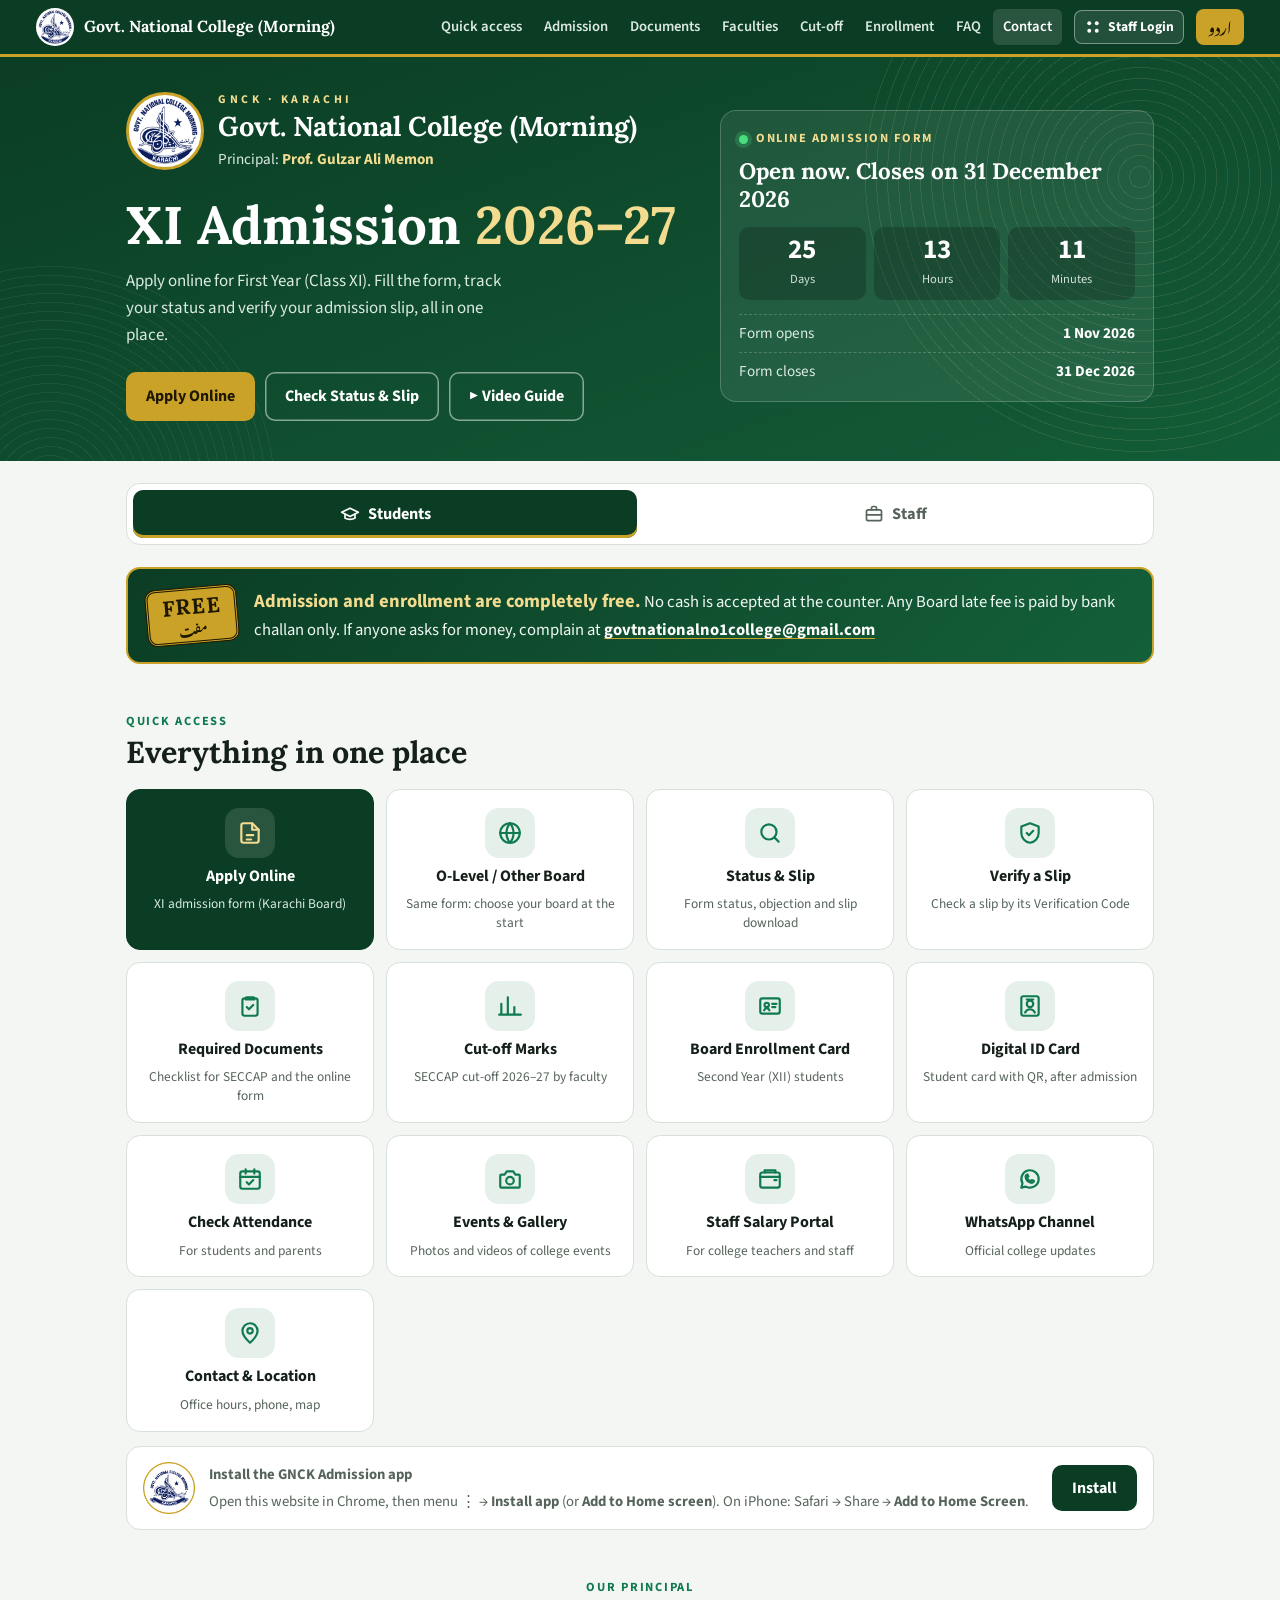
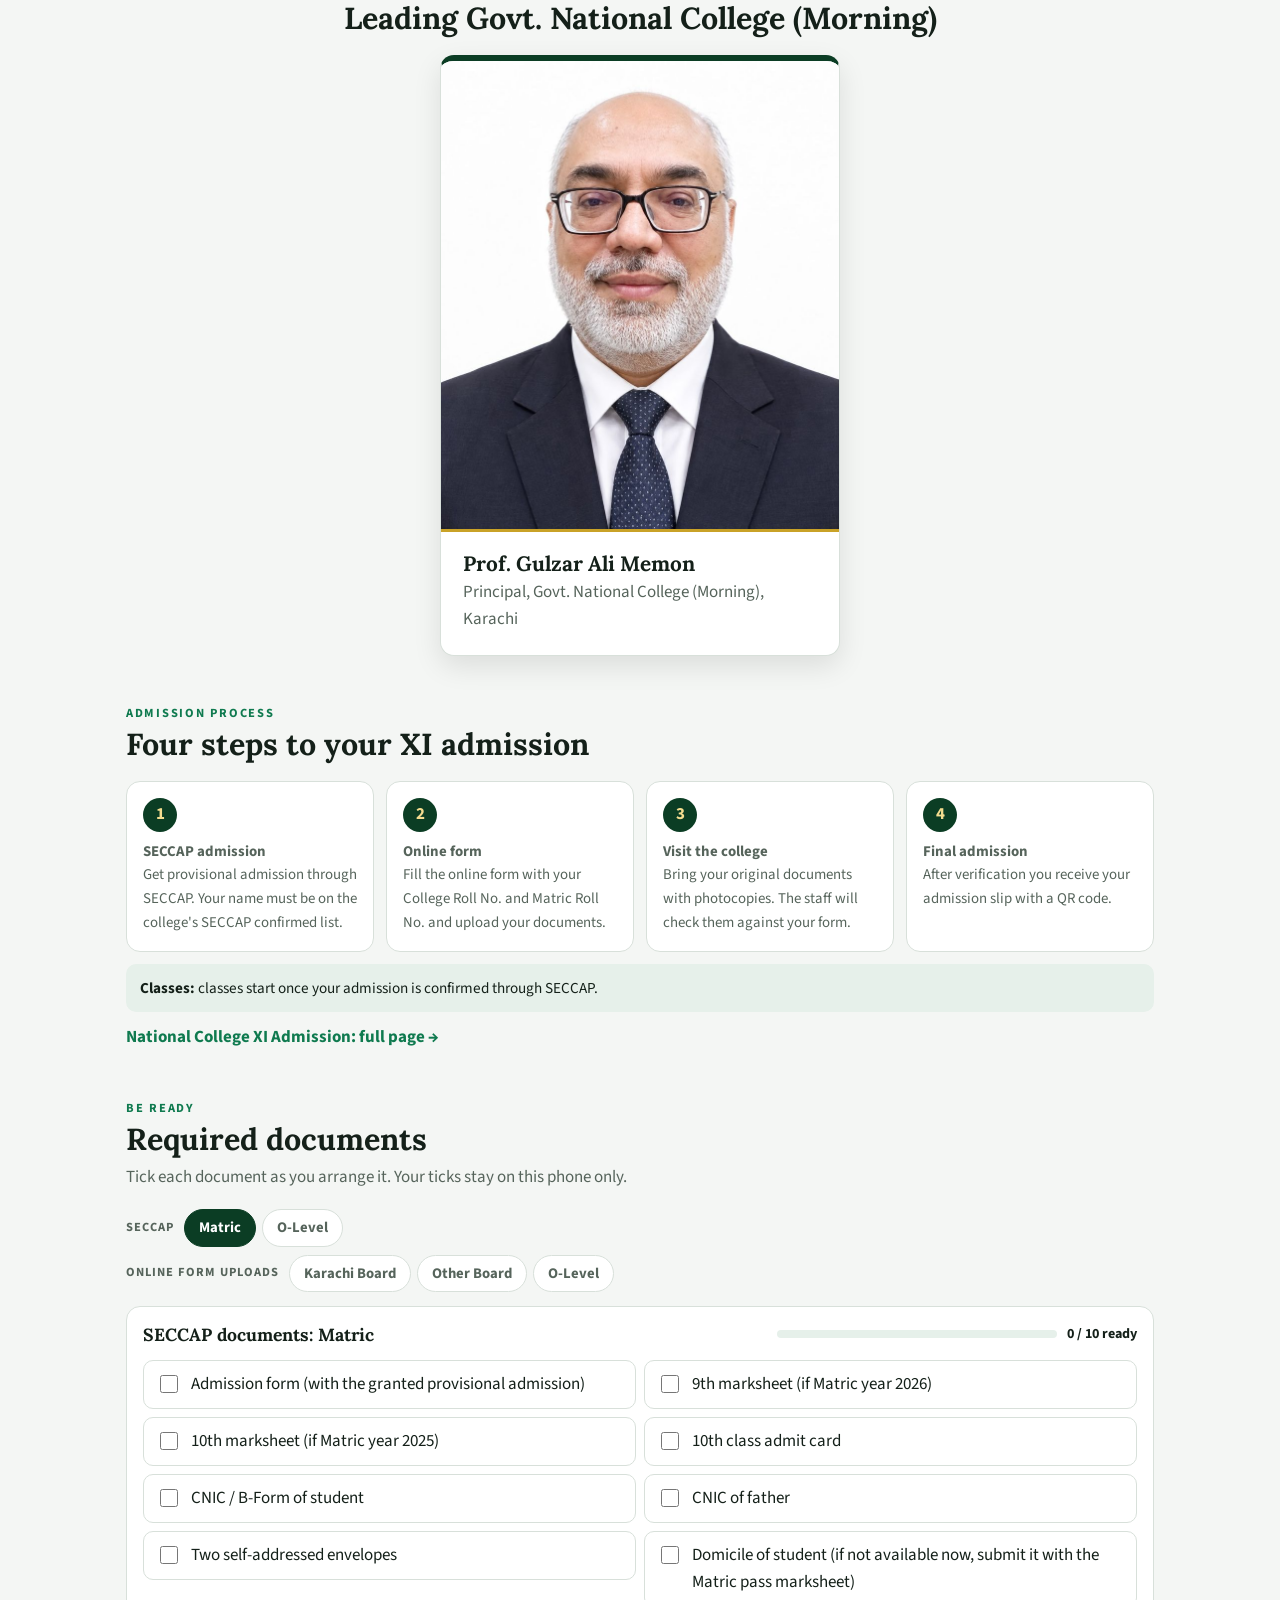
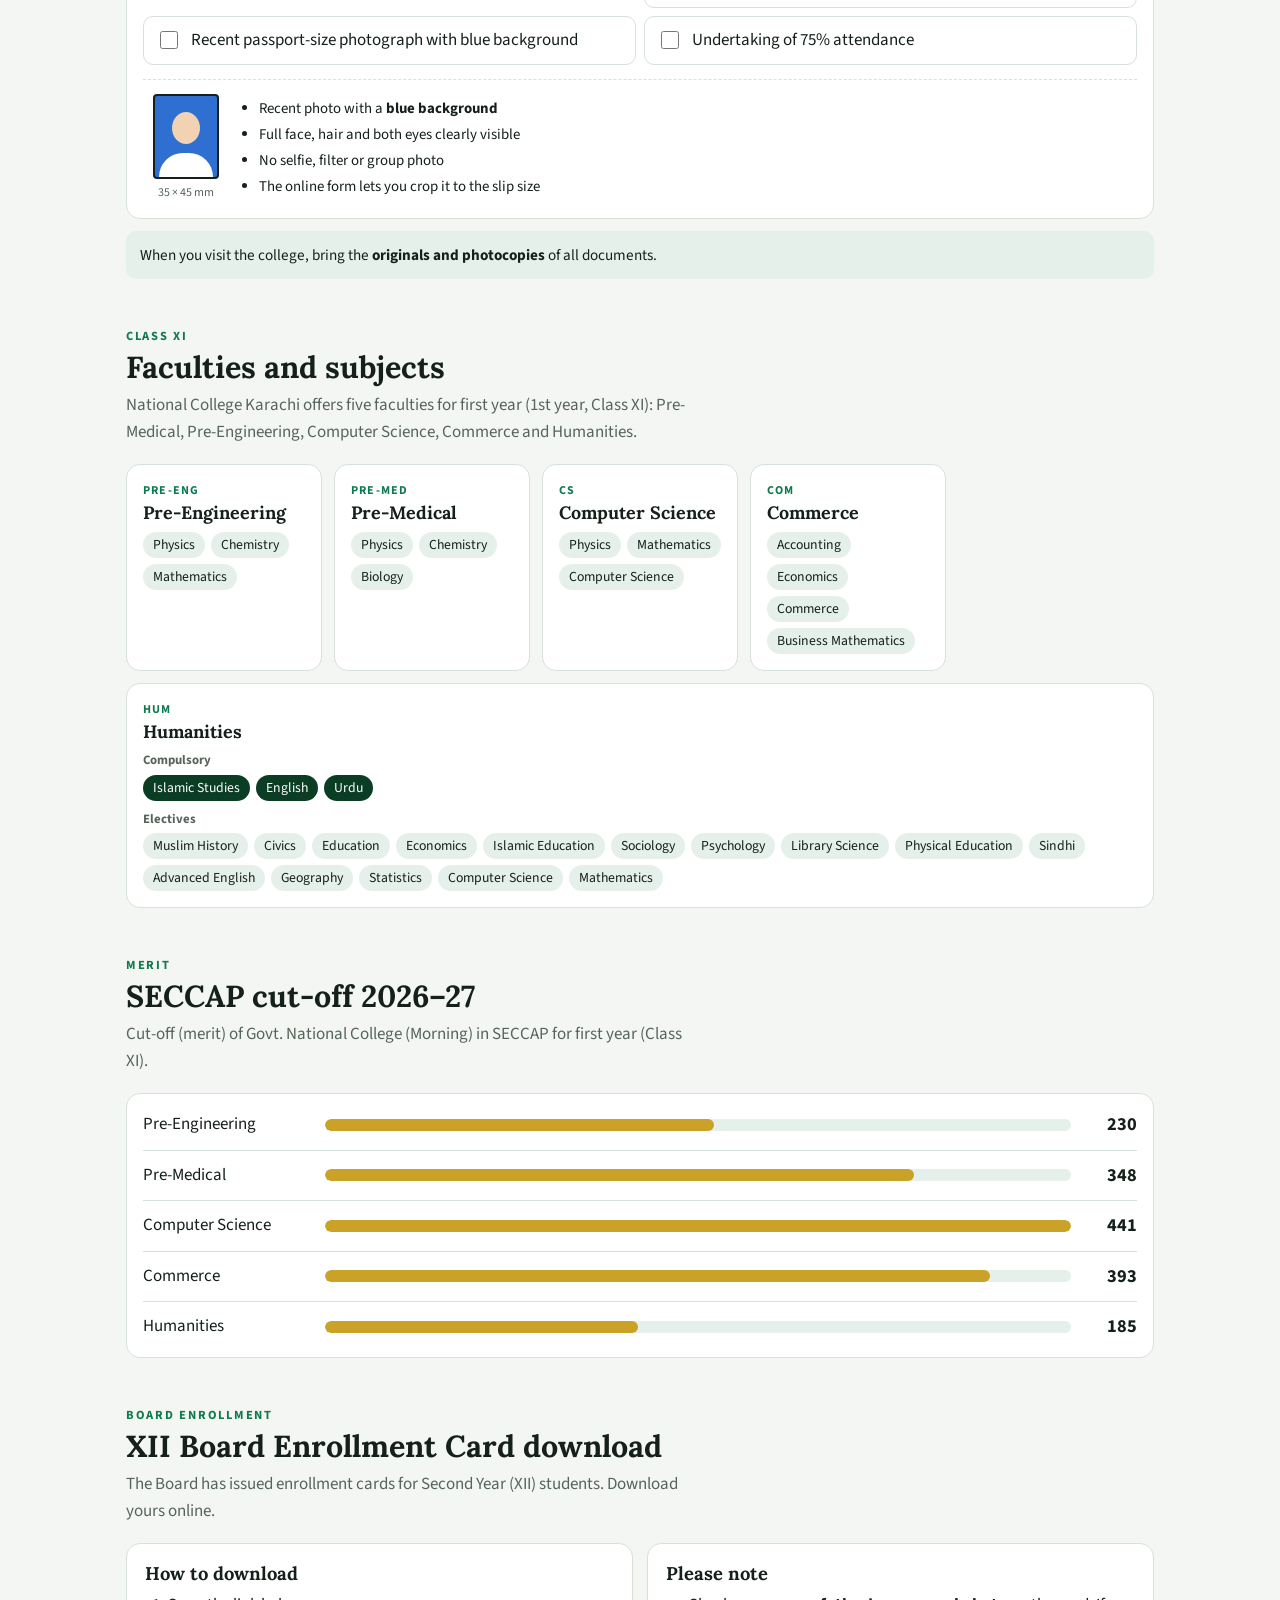
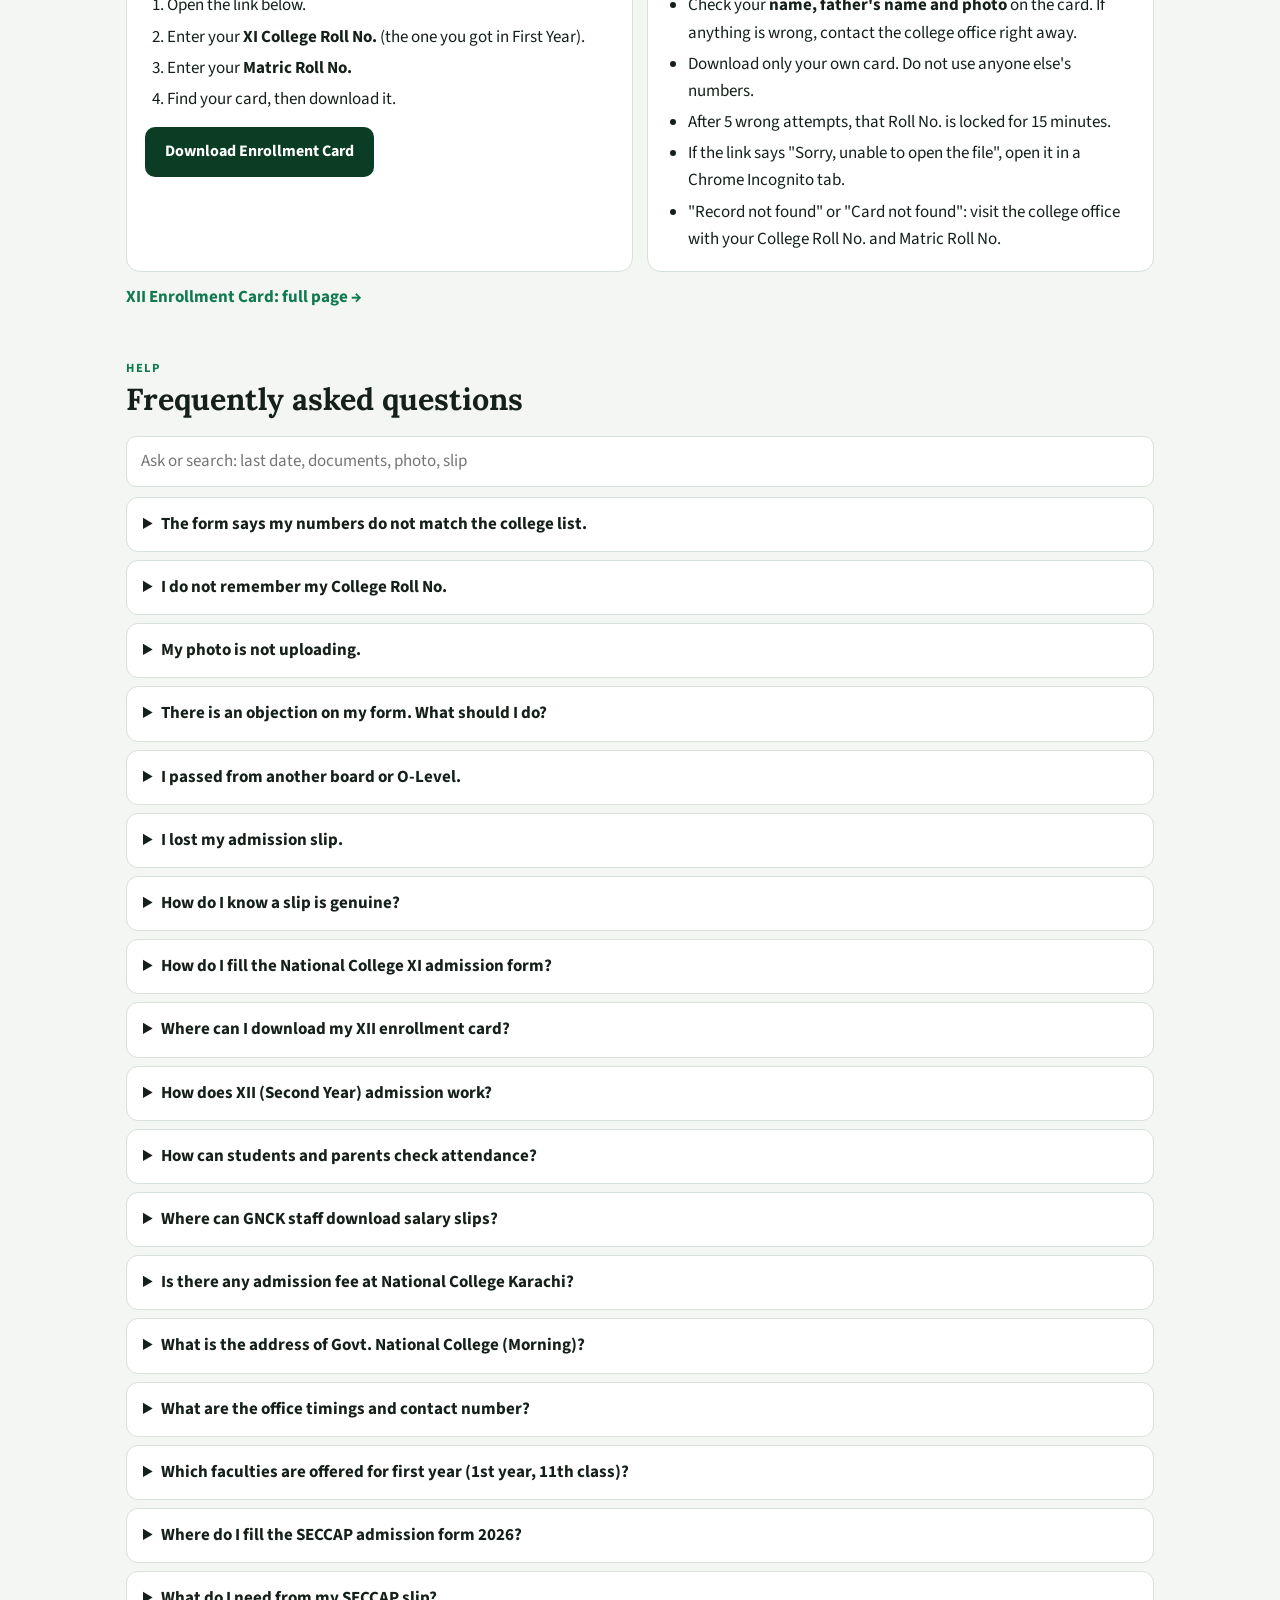
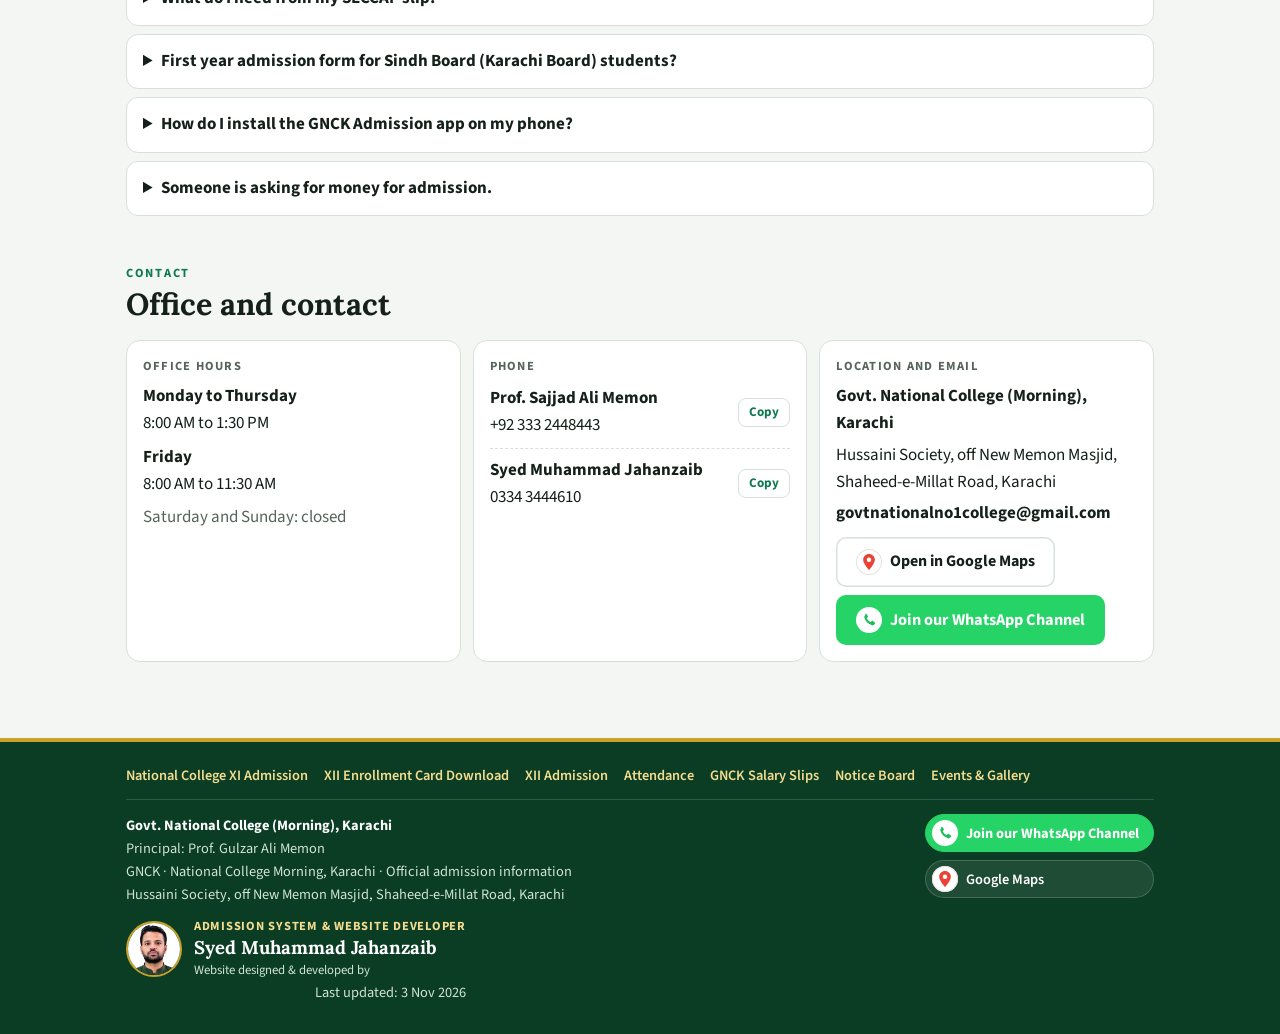
==== commit baf987b7: "Website v2.6 PROPLUS: smart question search (WEB18), installable /staff-app/ (WEB19), Control Panel " ====
--- a/index.html
+++ b/index.html
@@ -239,6 +239,9 @@
 
 /* FAQ */
 .faqs input { width: 100%; font: inherit; padding: 11px 14px; border-radius: 10px; border: 1px solid var(--line); background: var(--card); color: var(--fg); margin-bottom: 10px; }
+.fqa { background: var(--chip); border: 1px solid var(--line); border-radius: 12px; padding: 4px 16px; margin-bottom: 10px; }
+.fqa p { margin: 10px 0; font-weight: 600; }
+.fqa a { font-weight: 700; margin-inline-start: 4px; }
 details { background: var(--card); border: 1px solid var(--line); border-radius: 12px; padding: 0 16px; }
 details + details { margin-top: 8px; }
 summary { cursor: pointer; padding: 13px 0; font-weight: 700; }
@@ -567,8 +570,9 @@
     <div class="faqs">
       <label for="fq" class="en" style="position:absolute;left:-9999px">Search questions</label>
       <input id="fq" type="search" autocomplete="off">
+      <div id="fqa" class="fqa" hidden aria-live="polite"></div>
       <div id="faqlist"></div>
-      <p id="nofaq" hidden><span class="en">No question matches. Please contact the college office.</span><span class="ur" data-nosnippet>کوئی سوال نہیں ملا۔ کالج آفس سے رابطہ کریں۔</span></p>
+      <p id="nofaq" hidden><span class="en">No question matches. Please contact the college office: <a href="#contact">Contact</a>.</span><span class="ur" data-nosnippet>کوئی سوال نہیں ملا۔ کالج آفس سے رابطہ کریں: <a href="#contact">رابطہ</a>۔</span></p>
     </div>
   </section>
 
@@ -819,20 +823,66 @@
     ['Someone is asking for money for admission.', 'Admission is completely free. Do not pay anyone, and complain at govtnationalno1college@gmail.com.',
      'کوئی داخلے کے پیسے مانگ رہا ہے۔', 'داخلہ بالکل مفت ہے۔ کسی کو پیسے نہ دیں اور govtnationalno1college@gmail.com پر شکایت کریں۔']
   ];
+  /* v2.6 WEB18: question search. Words in EN / Urdu / Roman Urdu, with same-meaning words; live dates and cut-off on top. No AI, nothing leaves the phone. */
+  var SYN = [
+    ['date', 'dates', 'last', 'deadline', 'open', 'close', 'kab', 'tareekh', 'tarikh', 'akhri', 'aakhri', 'تاریخ', 'آخری', 'کب'],
+    ['document', 'documents', 'docs', 'kaghaz', 'kaghzat', 'dastavez', 'marksheet', 'certificate', 'دستاویز', 'دستاویزات', 'کاغذات', 'مارک'],
+    ['photo', 'picture', 'pic', 'tasveer', 'tasweer', 'تصویر'],
+    ['fee', 'fees', 'paisa', 'paise', 'paisay', 'money', 'free', 'muft', 'challan', 'فیس', 'پیسے', 'مفت'],
+    ['cutoff', 'cut', 'merit', 'percentage', 'marks', 'numbers', 'نمبر', 'میرٹ', 'فیصد'],
+    ['slip', 'receipt', 'raseed', 'download', 'print', 'سلپ', 'رسید'],
+    ['roll', 'rollno', 'رول'],
+    ['form', 'apply', 'admission', 'dakhla', 'daakhla', 'online', 'فارم', 'داخلہ'],
+    ['contact', 'phone', 'call', 'rabta', 'office', 'timing', 'timings', 'time', 'waqt', 'address', 'رابطہ', 'دفتر', 'وقت', 'اوقات', 'پتہ'],
+    ['faculty', 'group', 'science', 'commerce', 'arts', 'humanities', 'computer', 'engineering', 'medical', 'فیکلٹی', 'گروپ'],
+    ['attendance', 'hazri', 'haazri', 'absent', 'حاضری'],
+    ['card', 'idcard', 'کارڈ'],
+    ['enrollment', 'enrolment', 'board', 'انرولمنٹ', 'بورڈ'],
+    ['status', 'check', 'verify', 'اسٹیٹس', 'تصدیق'],
+    ['correction', 'mistake', 'wrong', 'ghalat', 'galat', 'edit', 'change', 'badal', 'غلط', 'درستی', 'تبدیلی'],
+    ['mobile', 'number', 'sim', 'whatsapp', 'موبائل', 'واٹس']
+  ];
+  var STOP = { ka: 1, ki: 1, ke: 1, ko: 1, hai: 1, hain: 1, kya: 1, the: 1, is: 1, a: 1, an: 1, to: 1, of: 1, 'in': 1, on: 1, my: 1, i: 1, me: 1, mein: 1, se: 1, par: 1, how: 1, what: 1, 'do': 1, can: 1, aur: 1, and: 1, mera: 1, meri: 1, hoga: 1, hogi: 1, karna: 1, karein: 1, kaise: 1, 'کیا': 1, 'ہے': 1, 'کا': 1, 'کی': 1, 'کے': 1, 'میں': 1, 'کو': 1, 'سے': 1, 'پر': 1, 'اور': 1, 'ہیں': 1, 'کیسے': 1 };
+  function words(q) { return String(q || '').toLowerCase().replace(/cut[\s-]*off/g, 'cutoff').split(/[^a-z0-9؀-ۿ]+/).filter(function (w) { return w.length > 1 && !STOP[w]; }); }
+  function grow(w) { var out = [w]; SYN.forEach(function (g) { if (g.indexOf(w) >= 0) g.forEach(function (x) { if (out.indexOf(x) < 0) out.push(x); }); }); return out; }
+  function hasW(hay, w) { return /[؀-ۿ]/.test(w) || w.length > 4 ? hay.indexOf(w) >= 0 : new RegExp('(^|[^a-z0-9])' + w + '(s|es)?([^a-z0-9]|$)').test(hay); }
+  function inGroup(ws, key) { var g = SYN.filter(function (x) { return x[0] === key; })[0] || []; return ws.some(function (w) { return g.indexOf(w) >= 0; }); }
+  function quick(ws) {
+    var out = [];
+    if (inGroup(ws, 'date')) out.push([T('Online form: opens ' + longD(OPEN) + ', last date ' + longD(CLOSE) + '.', 'آن لائن فارم: آغاز ' + longD(OPEN) + '، آخری تاریخ ' + longD(CLOSE) + '۔'), '#top']);
+    if (inGroup(ws, 'cutoff')) out.push([T('Last cut-off (Matric marks): ', 'آخری کٹ آف (میٹرک نمبر): ') + CUT.map(function (c) { return T(c[0][0], c[0][1]) + ' ' + c[1]; }).join(T(', ', '، ')), '#cutoff']);
+    if (inGroup(ws, 'document')) out.push([T('See the list of documents to upload.', 'اپ لوڈ کی جانے والی دستاویزات کی فہرست دیکھیں۔'), '#documents']);
+    if (inGroup(ws, 'fee')) out.push([T('Admission is completely free. Do not pay anyone.', 'داخلہ بالکل مفت ہے۔ کسی کو پیسے نہ دیں۔'), '']);
+    if (inGroup(ws, 'contact')) out.push([T('Office timings, address and contact are here.', 'دفتر کے اوقات، پتہ اور رابطہ یہاں ہے۔'), '#contact']);
+    return out;
+  }
   function drawFaq() {
-    var box = document.getElementById('faqlist'), q = document.getElementById('fq'), shown = 0, s = q.value.trim().toLowerCase();
-    q.placeholder = T('Search, e.g. photo, slip, roll', 'تلاش کریں، مثلاً تصویر، سلپ، رول');
+    var box = document.getElementById('faqlist'), q = document.getElementById('fq'), shown = 0, raw = q.value.trim().toLowerCase(), ws = words(raw), qa = document.getElementById('fqa');
+    q.placeholder = T('Ask or search: last date, documents, photo, slip', 'پوچھیں یا تلاش کریں: آخری تاریخ، دستاویزات، تصویر، سلپ');
     box.innerHTML = '';
-    FAQ.forEach(function (f) {
-      var qq = T(f[0], f[2]), aa = T(f[1], f[3]);
-      if (s && (qq + ' ' + aa).toLowerCase().indexOf(s) < 0) return;
-      var d = document.createElement('details'), sm = document.createElement('summary'), p = document.createElement('p');
-      sm.textContent = qq; p.textContent = aa; d.appendChild(sm); d.appendChild(p);
-      if (s) d.open = true;
+    var sets = ws.map(grow), list = FAQ.map(function (f, i) {
+      if (!raw) return [1, i, f];
+      var hq = (f[0] + ' ' + f[2]).toLowerCase(), ha = (f[1] + ' ' + f[3]).toLowerCase(), sc = 0;
+      if ((hq + ' ' + ha).indexOf(raw) >= 0) sc += 3;
+      sets.forEach(function (g) { if (g.some(function (w) { return hasW(hq, w); })) sc += 2; else if (g.some(function (w) { return hasW(ha, w); })) sc += 1; });
+      return [sc, i, f];
+    }).filter(function (x) { return x[0] > 0; });
+    if (raw) list.sort(function (a, b) { return b[0] - a[0] || a[1] - b[1]; });
+    list.slice(0, raw ? 8 : 999).forEach(function (x) {
+      var f = x[2], d = document.createElement('details'), sm = document.createElement('summary'), p = document.createElement('p');
+      sm.textContent = T(f[0], f[2]); p.textContent = T(f[1], f[3]); d.appendChild(sm); d.appendChild(p);
+      if (raw && shown < 2) d.open = true;
       box.appendChild(d); shown++;
     });
+    if (qa) {
+      var qk = raw ? quick(ws) : [];
+      qa.hidden = !qk.length; qa.innerHTML = '';
+      qk.forEach(function (k) { var p = document.createElement('p'); p.textContent = k[0] + ' '; if (k[1]) { var a = document.createElement('a'); a.href = k[1]; a.textContent = T('Open', 'کھولیں'); p.appendChild(a); } qa.appendChild(p); });
+      shown += qk.length;
+    }
     document.getElementById('nofaq').hidden = shown > 0;
   }
+  try { var q0 = new URLSearchParams(location.search).get('q'); if (q0) { document.getElementById('fq').value = q0.slice(0, 80); setTimeout(function () { var s0 = document.getElementById('faq'); if (s0 && s0.scrollIntoView) s0.scrollIntoView(); }, 400); } } catch (e) {}
   document.getElementById('fq').addEventListener('input', drawFaq);
 
   /* ---------- copy phone ---------- */
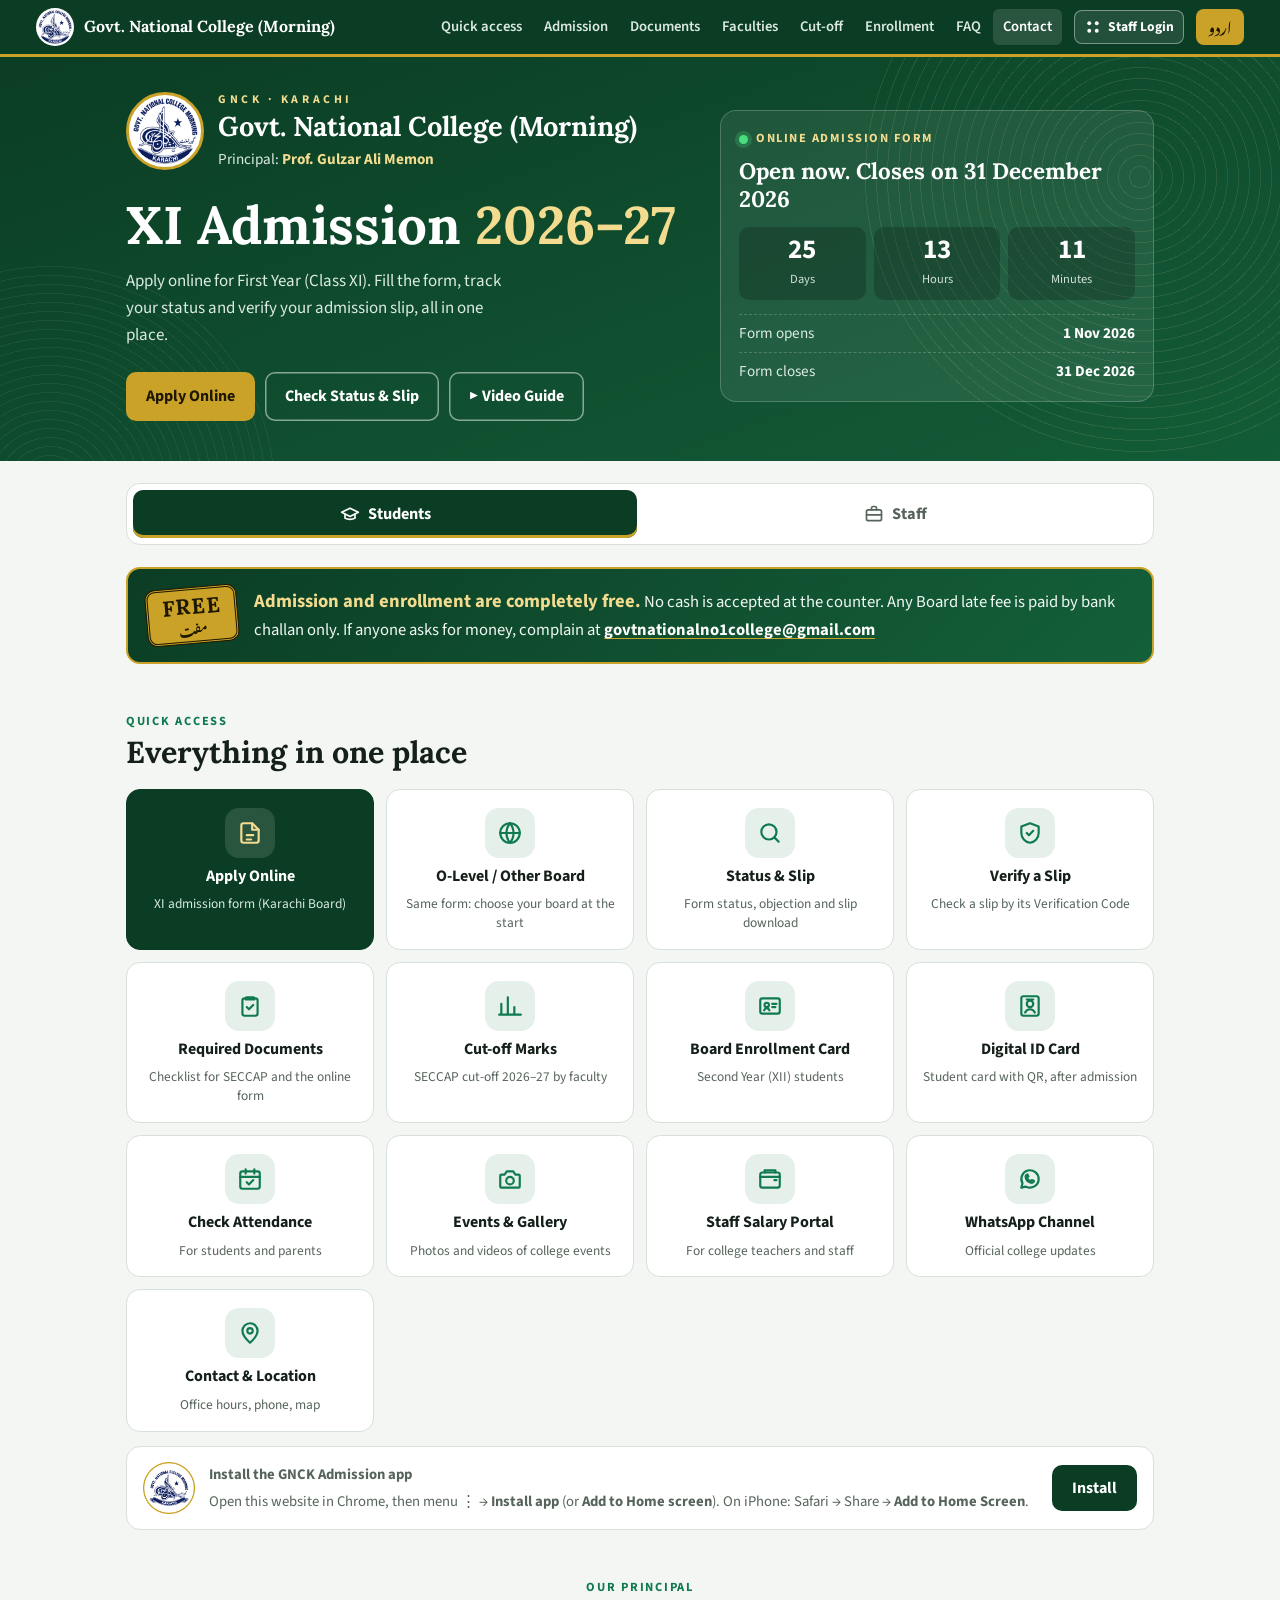
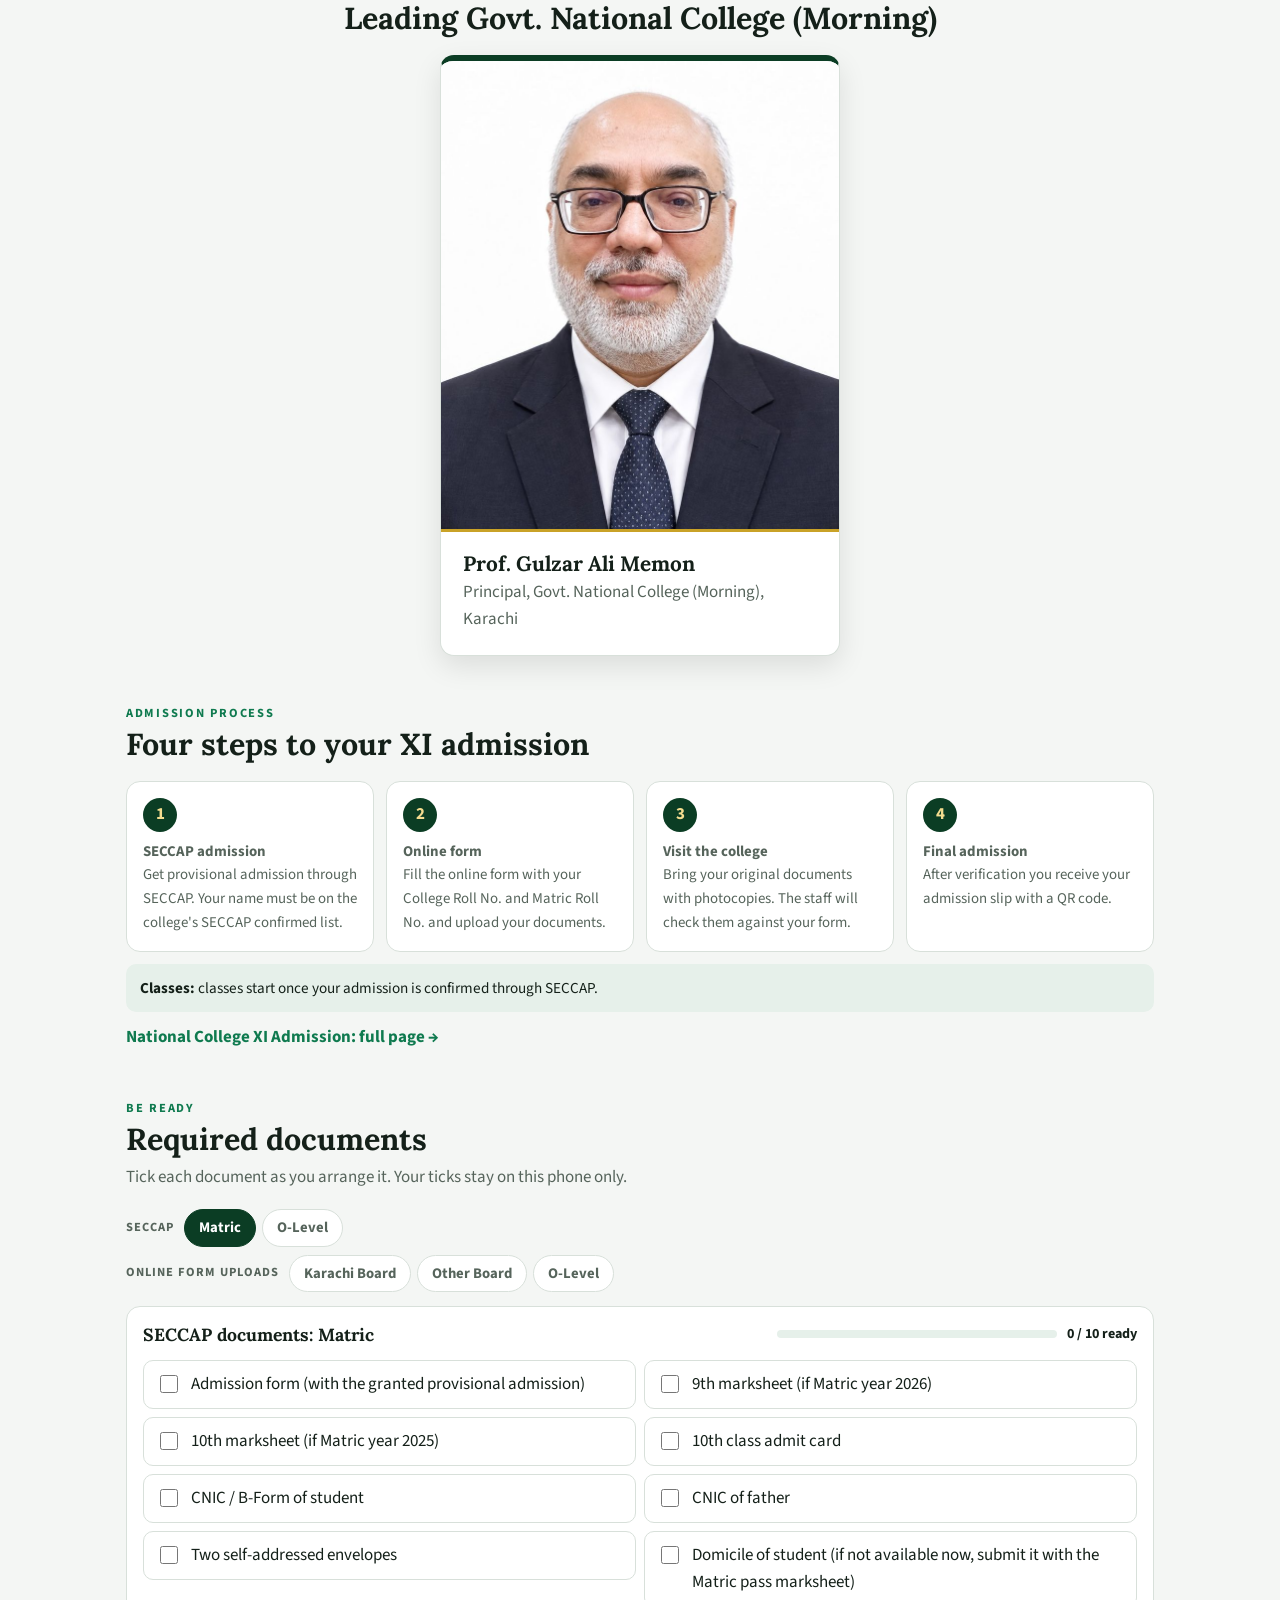
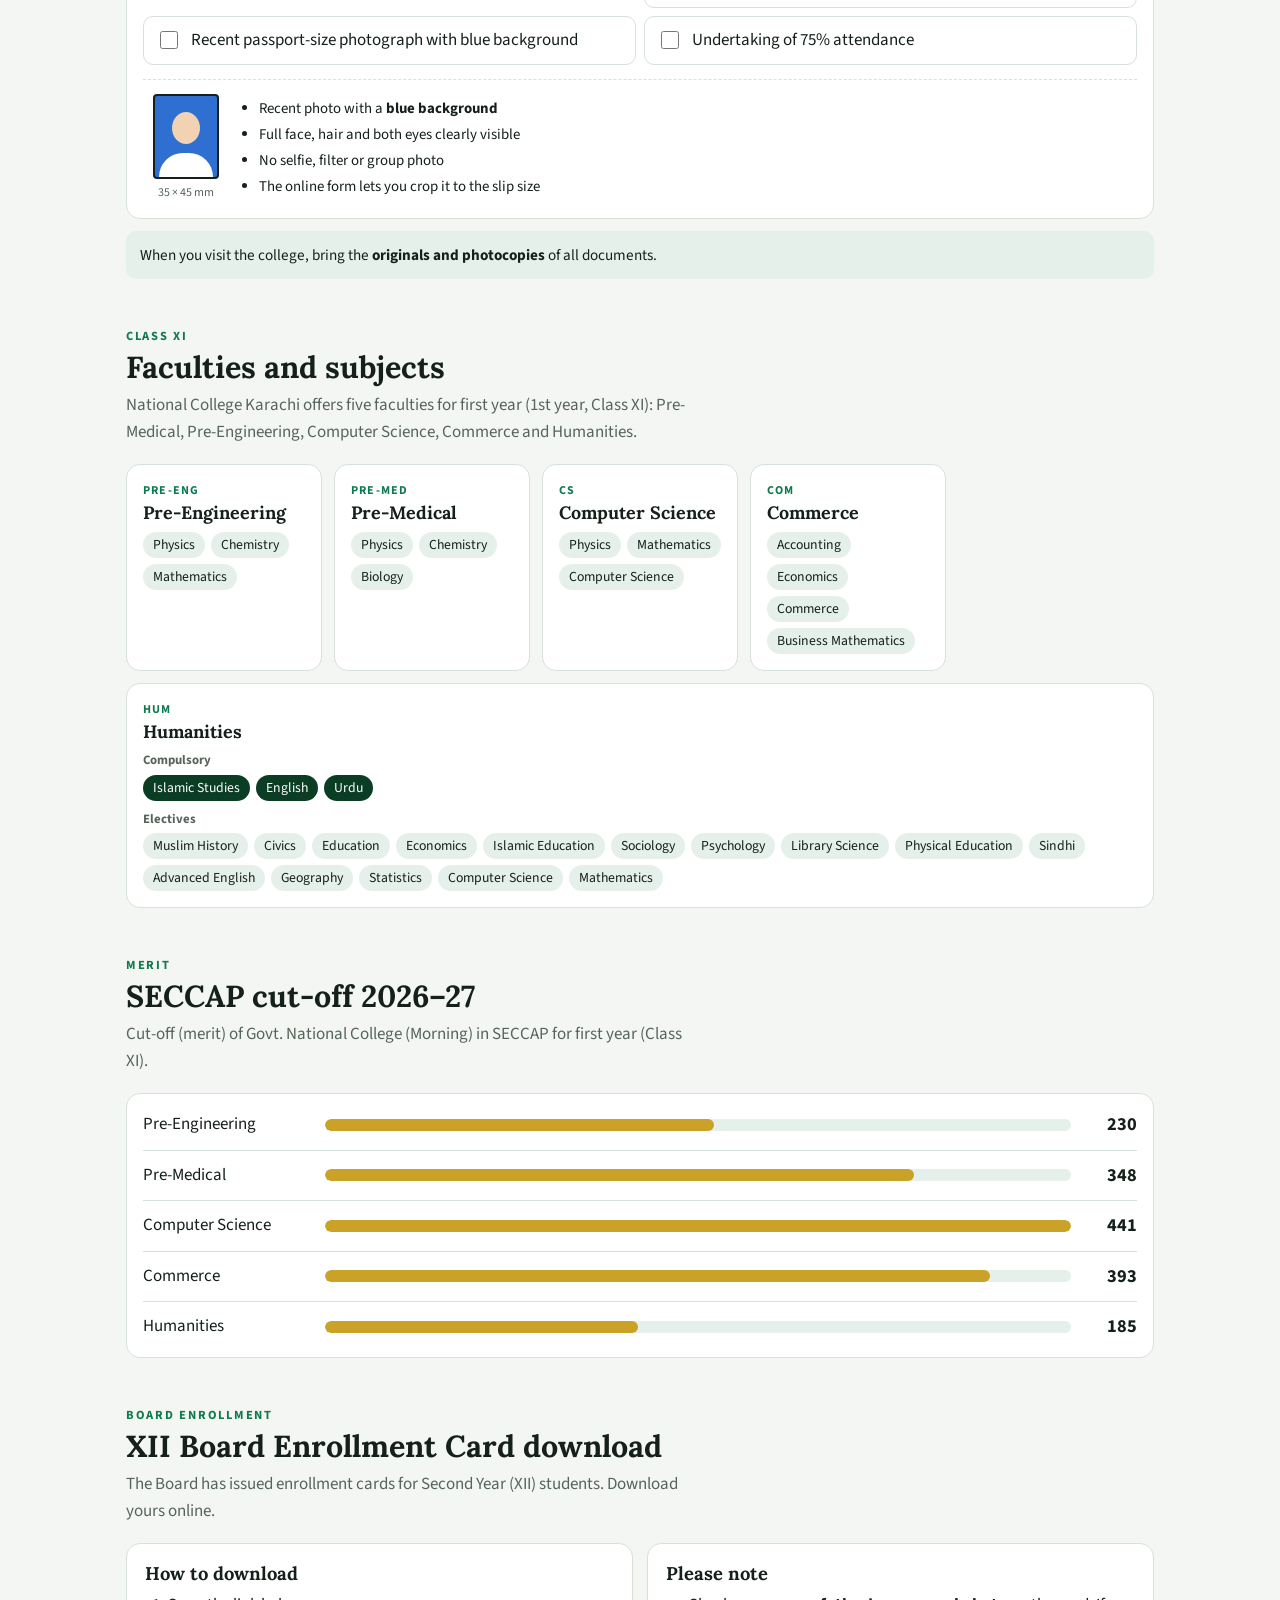
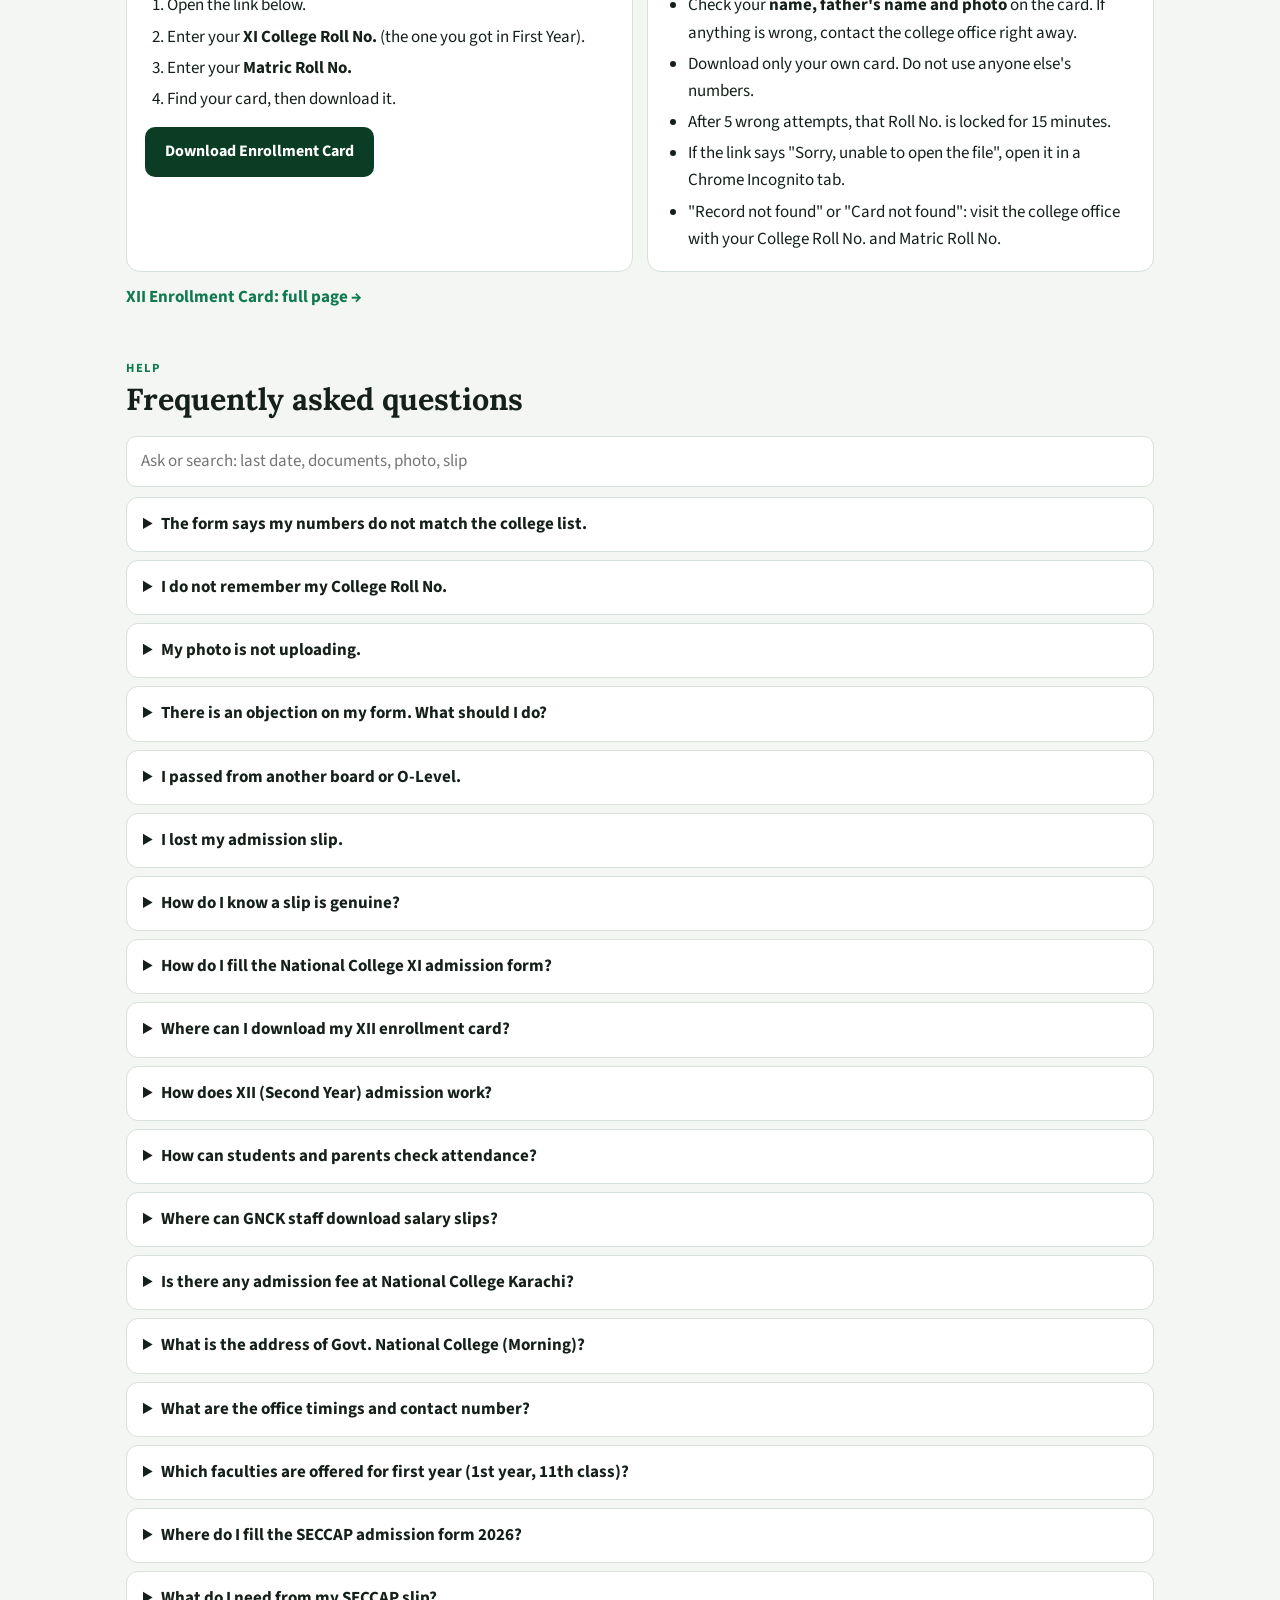
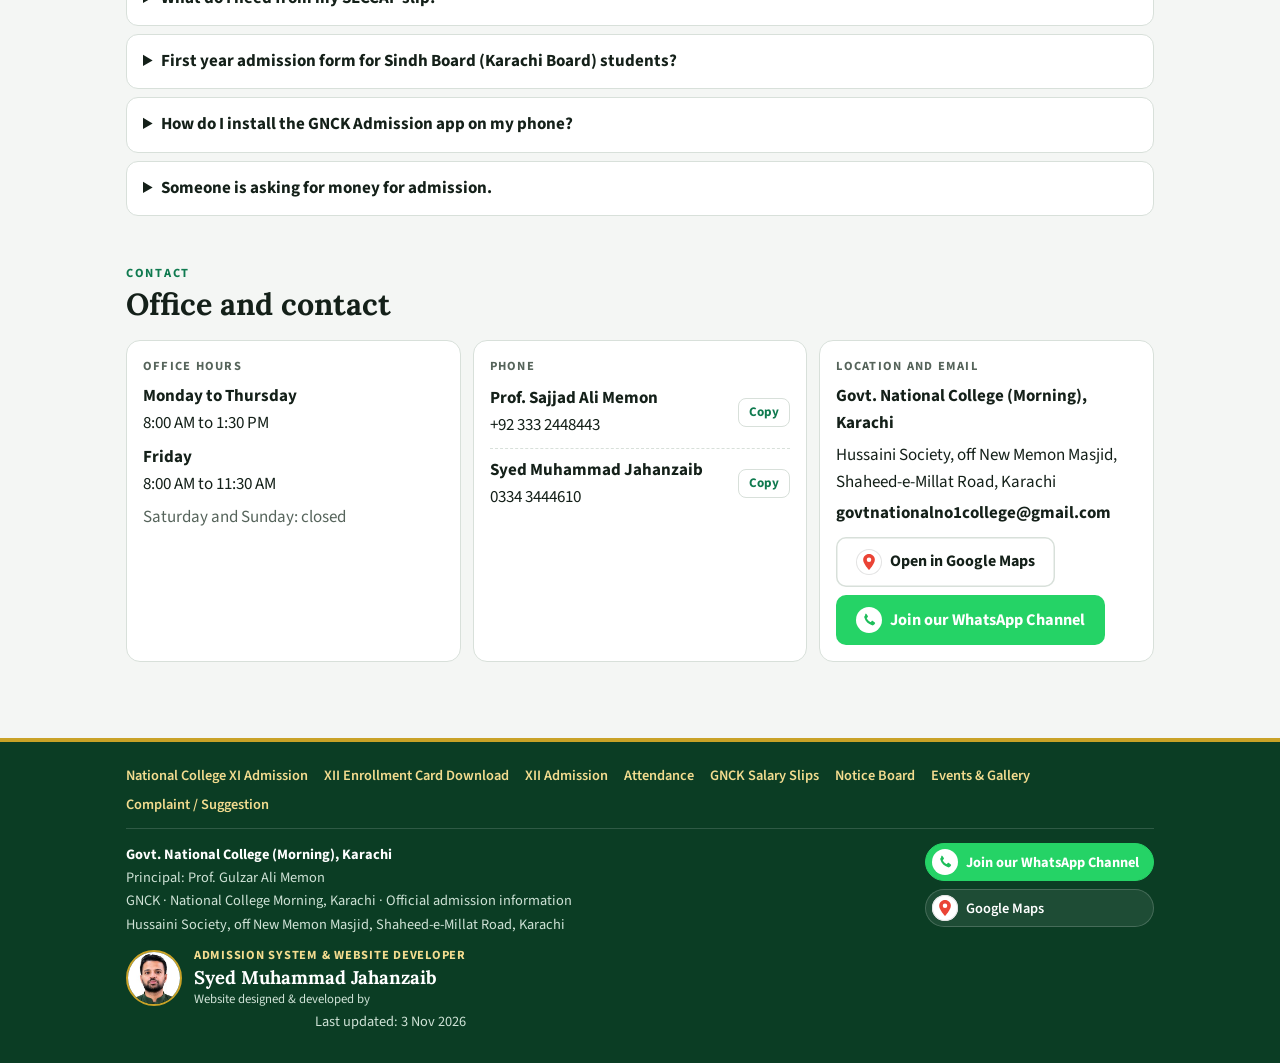
==== commit 087773dc: "Website v2.7 COMPLAINT: complaint / suggestion box page (WEB21, XI P122) New page /complaint/ (Engli" ====
--- a/index.html
+++ b/index.html
@@ -635,7 +635,7 @@
 
 <footer>
   <div class="wrap">
-    <nav class="fpages" aria-label="Pages"><a href="/xi-admission/"><span class="en">National College XI Admission</span><span class="ur" data-nosnippet>گیارہویں داخلہ</span></a><a href="/xii-enrollment-card/"><span class="en">XII Enrollment Card Download</span><span class="ur" data-nosnippet>بارہویں اینرولمنٹ کارڈ</span></a><a href="/xii-admission/"><span class="en">XII Admission</span><span class="ur" data-nosnippet>بارہویں داخلہ</span></a><a href="/attendance/"><span class="en">Attendance</span><span class="ur" data-nosnippet>حاضری</span></a><a href="/salary-slips/"><span class="en">GNCK Salary Slips</span><span class="ur" data-nosnippet>اسٹاف سیلری سلپ</span></a><a href="/notices/"><span class="en">Notice Board</span><span class="ur" data-nosnippet>نوٹس بورڈ</span></a><a href="/gallery/"><span class="en">Events &amp; Gallery</span><span class="ur" data-nosnippet>تقریبات اور گیلری</span></a></nav>
+    <nav class="fpages" aria-label="Pages"><a href="/xi-admission/"><span class="en">National College XI Admission</span><span class="ur" data-nosnippet>گیارہویں داخلہ</span></a><a href="/xii-enrollment-card/"><span class="en">XII Enrollment Card Download</span><span class="ur" data-nosnippet>بارہویں اینرولمنٹ کارڈ</span></a><a href="/xii-admission/"><span class="en">XII Admission</span><span class="ur" data-nosnippet>بارہویں داخلہ</span></a><a href="/attendance/"><span class="en">Attendance</span><span class="ur" data-nosnippet>حاضری</span></a><a href="/salary-slips/"><span class="en">GNCK Salary Slips</span><span class="ur" data-nosnippet>اسٹاف سیلری سلپ</span></a><a href="/notices/"><span class="en">Notice Board</span><span class="ur" data-nosnippet>نوٹس بورڈ</span></a><a href="/gallery/"><span class="en">Events &amp; Gallery</span><span class="ur" data-nosnippet>تقریبات اور گیلری</span></a><a href="/complaint/"><span class="en">Complaint / Suggestion</span><span class="ur" data-nosnippet>شکایت / تجویز</span></a></nav>
     <div><b><span class="en">Govt. National College (Morning), Karachi</span><span class="ur" data-nosnippet>گورنمنٹ نیشنل کالج (مارننگ)، کراچی</span></b><br><span class="en">Principal: Prof. Gulzar Ali Memon</span><span class="ur" data-nosnippet>پرنسپل: پروفیسر گلزار علی میمن</span><br><span class="en">GNCK · National College Morning, Karachi · Official admission information</span><span class="ur" data-nosnippet>داخلے کی سرکاری معلومات</span><br><span class="en">Hussaini Society, off New Memon Masjid, Shaheed-e-Millat Road, Karachi</span><span class="ur" data-nosnippet>حسینی سوسائٹی، نزد نیو میمن مسجد، شہیدِ ملت روڈ، کراچی</span></div>
     <div class="social"><a class="wab" href="https://whatsapp.com/channel/0029VbDTnoP7j6g4Ll3sgT3F" target="_blank" rel="noopener"><span class="sic wa" aria-hidden="true"><svg viewBox="0 0 24 24"><path fill="#fff" d="M7.6 4.6c.4-.3 1-.2 1.3.2l1.7 2.4c.3.4.2 1-.1 1.3l-1 1c-.2.2-.2.5-.1.7.9 1.8 2.4 3.3 4.2 4.2.2.1.5.1.7-.1l1-1c.3-.3.9-.4 1.3-.1l2.4 1.7c.4.3.5.9.2 1.3l-.9 1.3c-.6.8-1.6 1.2-2.6.9-4.5-1.3-8-4.8-9.3-9.3-.3-1 .1-2 .9-2.6z"/></svg></span><span class="en">Join our WhatsApp Channel</span><span class="ur" data-nosnippet>ہمارا واٹس ایپ چینل جوائن کریں</span></a><a href="https://maps.app.goo.gl/5RZTDBZNfoEu52ge6?g_st=ac" target="_blank" rel="noopener"><span class="sic map" aria-hidden="true"><svg viewBox="0 0 24 24"><path fill="#EA4335" d="M12 2.5c-3.9 0-7 3-7 6.8 0 5 7 12.2 7 12.2s7-7.2 7-12.2c0-3.8-3.1-6.8-7-6.8z"/><circle cx="12" cy="9.3" r="2.7" fill="#fff"/></svg></span><span class="en">Google Maps</span><span class="ur" data-nosnippet>گوگل میپ</span></a></div>
     <div class="credit"><div class="dev"><img src="developer-jahanzaib.jpg" width="56" height="56" alt="Syed Muhammad Jahanzaib" loading="lazy" decoding="async"><div><span class="r"><span class="en">Admission System &amp; Website Developer</span><span class="ur" data-nosnippet>ایڈمیشن سسٹم اور ویب سائٹ</span></span><span class="n"><span class="en">Syed Muhammad Jahanzaib</span><span class="ur" data-nosnippet>سید محمد جہانزیب</span></span><span class="u"><span class="en">Website designed &amp; developed by</span><span class="ur" data-nosnippet>ویب سائٹ تیار کردہ</span></span></div></div><span class="en">Last updated: 3 Nov 2026</span><span class="ur" data-nosnippet>آخری تبدیلی: <span class="num">3 Nov 2026</span></span></div>
@@ -994,8 +994,8 @@
 })();
 </script>
 
+<script src="/settings.js" defer></script>
 <script src="/notice.js" defer></script>
-<script src="/settings.js" defer></script>
 <script data-goatcounter="https://gnck.goatcounter.com/count" async src="https://gc.zgo.at/count.js"></script>
 <div class="vg-ask" id="vgAsk" role="dialog" aria-modal="true" aria-labelledby="vgAskH" hidden><div class="vg-box">
   <h3 id="vgAskH"><span class="en">Watch the video guide first?</span><span class="ur" data-nosnippet>پہلے ویڈیو گائیڈ دیکھیں؟</span></h3>
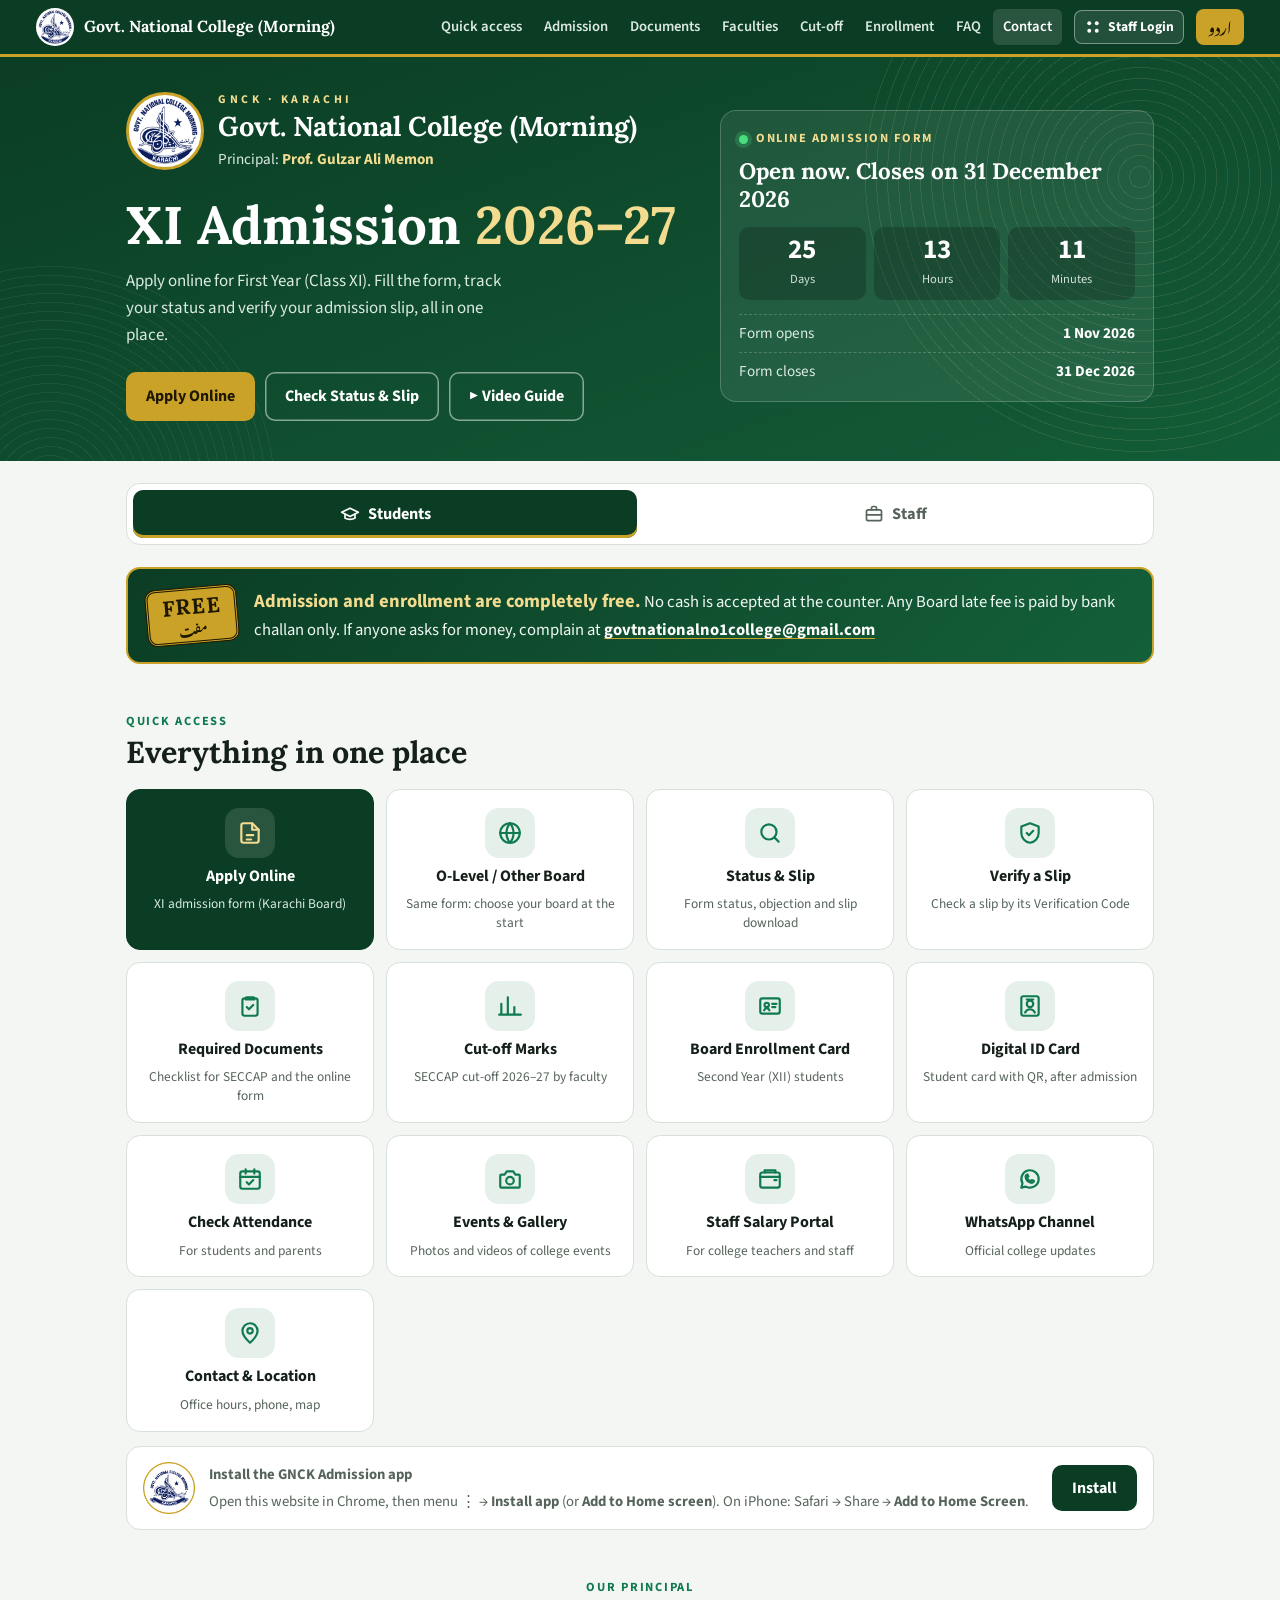
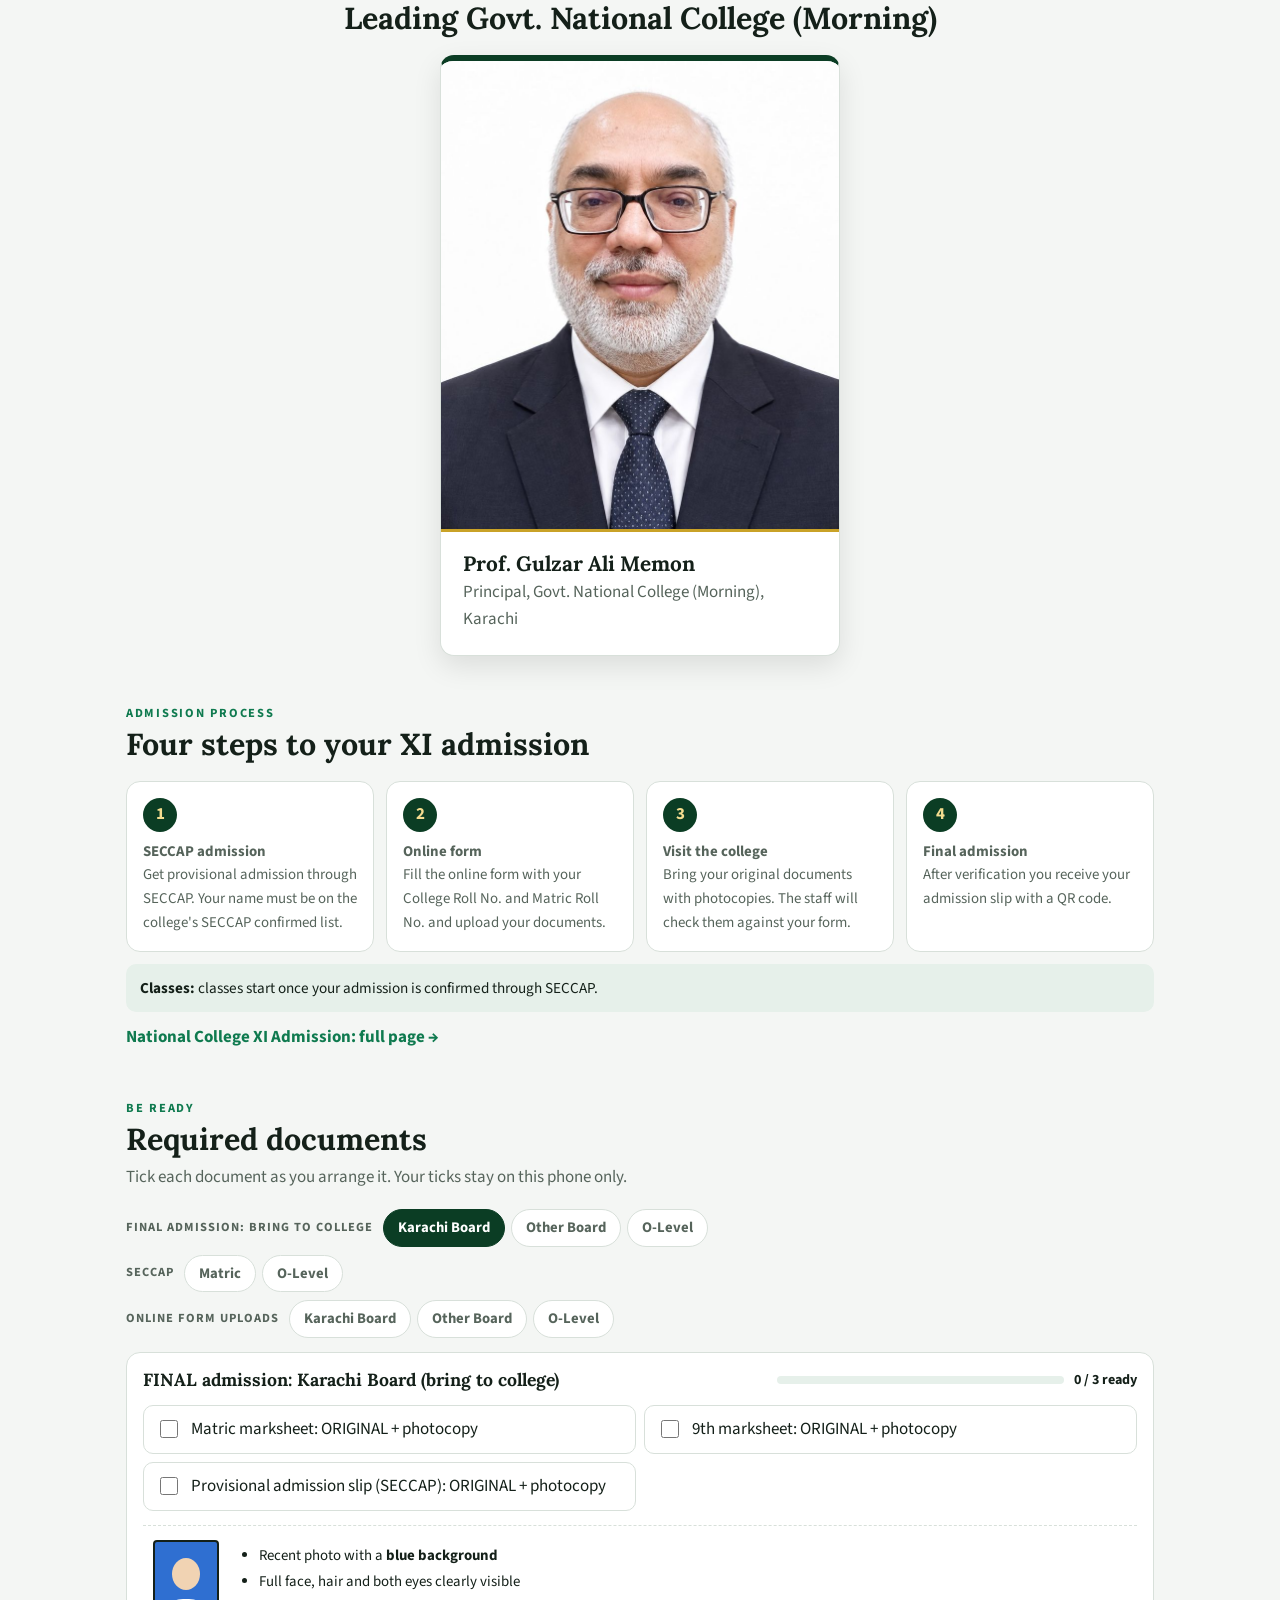
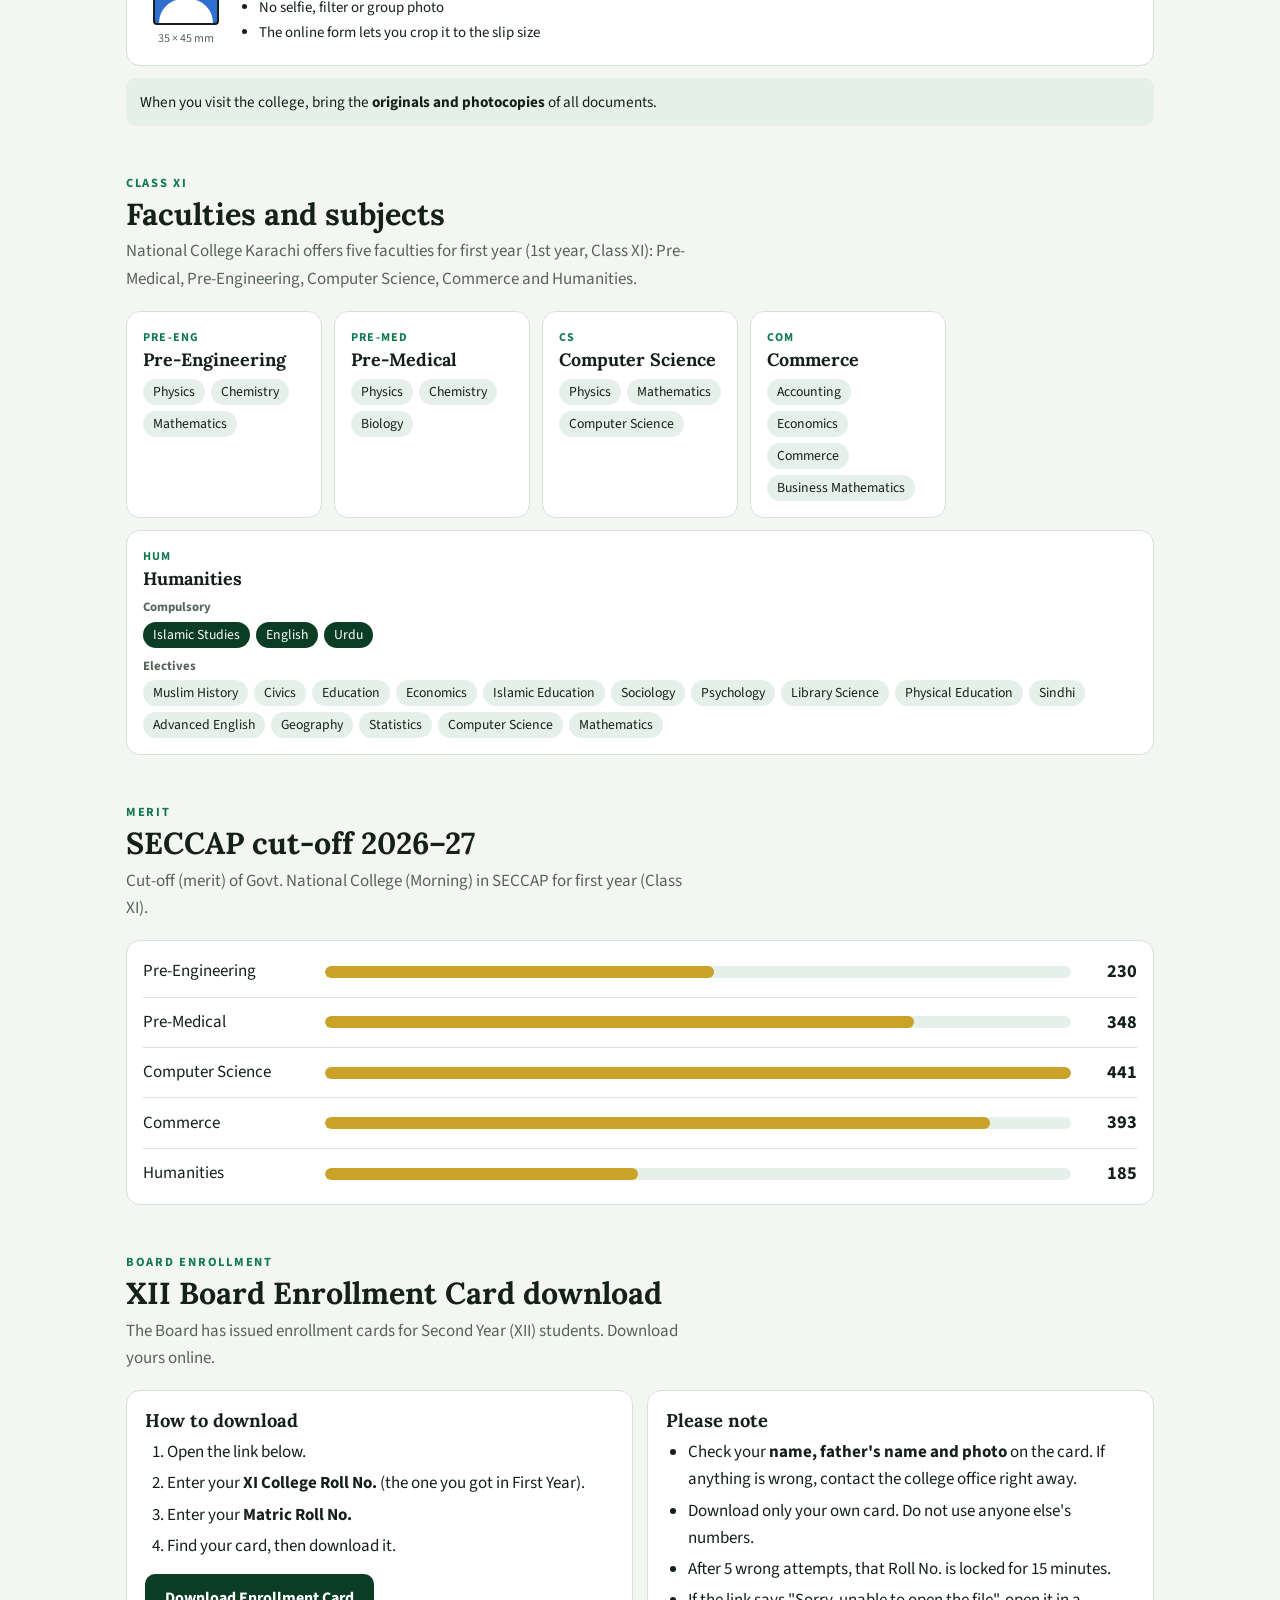
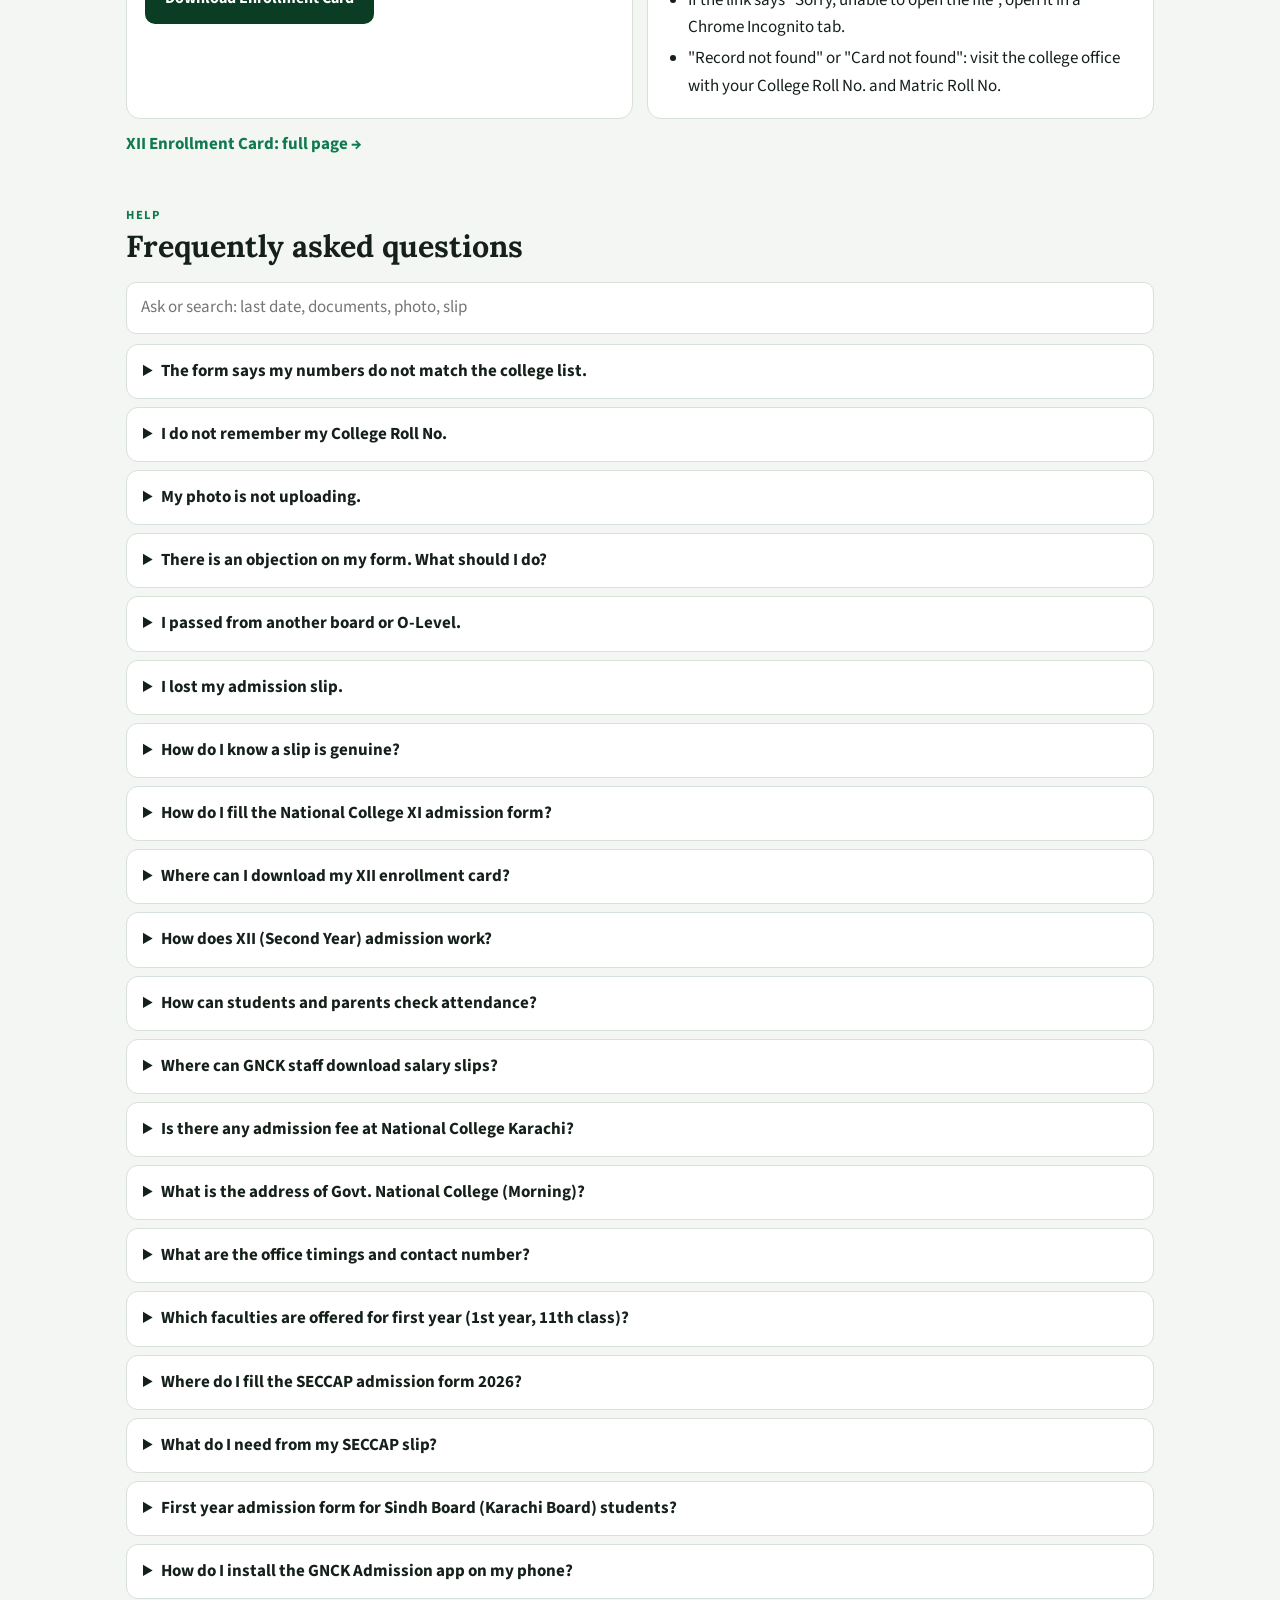
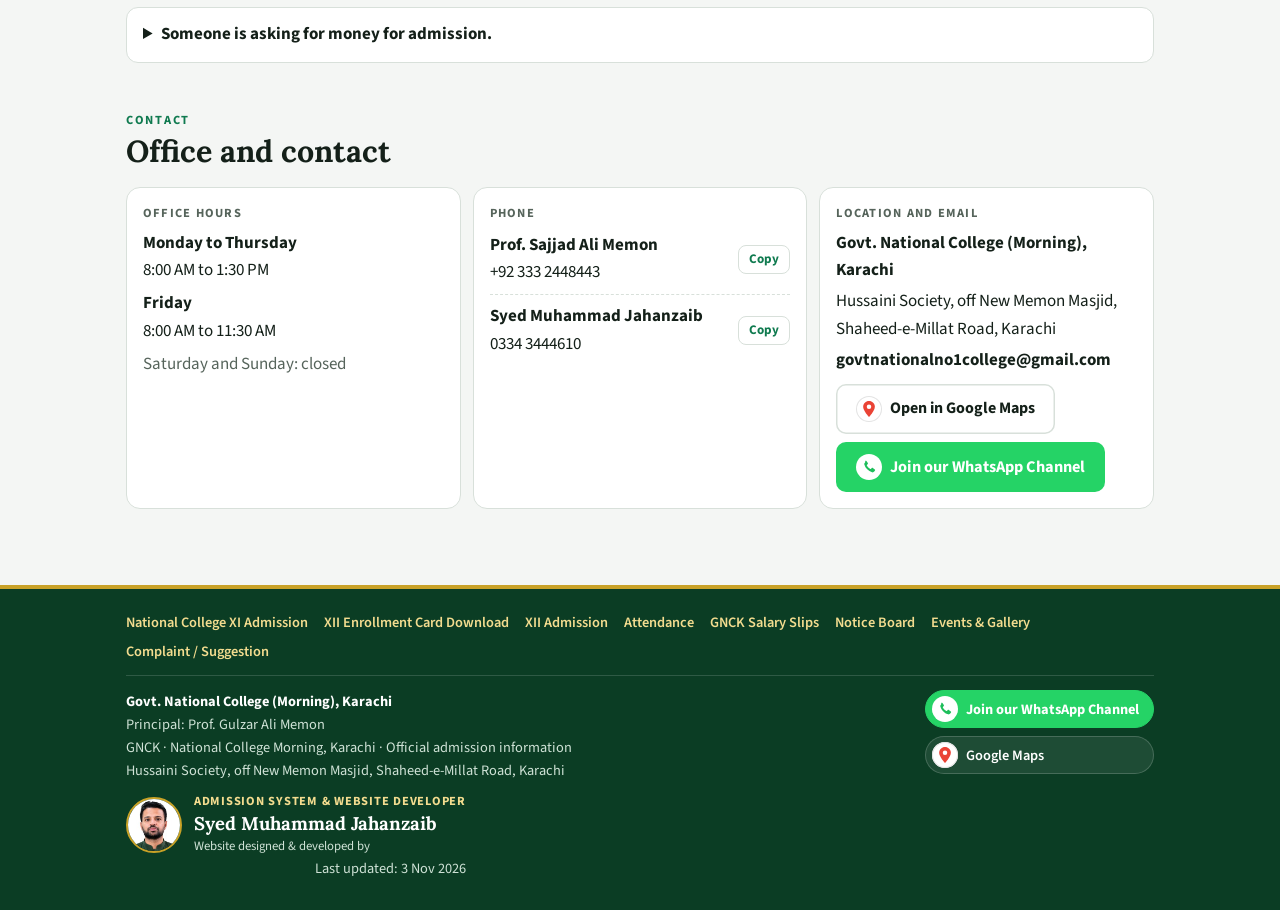
==== commit d48705d4: "v2.9.1: Required documents: FINAL admission tab (bring to college) first Co-Authored-By: Claude Opus" ====
--- a/index.html
+++ b/index.html
@@ -5,8 +5,8 @@
 <meta name="viewport" content="width=device-width, initial-scale=1, viewport-fit=cover">
 <meta name="theme-color" content="#0b3d24">
 <meta name="author" content="Syed Muhammad Jahanzaib">
-<link rel="canonical" href="https://govt-national-college-morning.github.io/">
-<meta property="og:url" content="https://govt-national-college-morning.github.io/">
+<link rel="canonical" href="https://gnck.edu.pk/">
+<meta property="og:url" content="https://gnck.edu.pk/">
 <link rel="icon" type="image/png" sizes="192x192" href="/favicon.png">
 <link rel="icon" type="image/png" sizes="48x48" href="/favicon-48.png">
 <link rel="apple-touch-icon" href="/icon-192.png">
@@ -21,12 +21,12 @@
 <meta property="og:description" content="National College XI admission form, status and slip, XII enrollment card download, attendance, documents, cut-off and staff salary slips.">
 <meta property="og:type" content="website">
 <meta property="og:site_name" content="GNCK Admission">
-<meta property="og:image" content="https://govt-national-college-morning.github.io/favicon.png">
+<meta property="og:image" content="https://gnck.edu.pk/favicon.png">
 <link rel="preconnect" href="https://fonts.googleapis.com">
 <link rel="preconnect" href="https://fonts.gstatic.com" crossorigin>
 <link rel="stylesheet" href="https://fonts.googleapis.com/css2?family=Lora:wght@600;700&family=Source+Sans+3:wght@400;600;700&family=Noto+Nastaliq+Urdu:wght@400;600&display=swap">
-<script type="application/ld+json">{"@context":"https://schema.org","@type":"WebSite","name":"GNCK Admission","alternateName":["Govt. National College (Morning), Karachi","GNC Morning Karachi","GNCK","National College Admission","Govt National College"],"url":"https://govt-national-college-morning.github.io/"}</script>
-<script type="application/ld+json">{"@context":"https://schema.org","@type":"CollegeOrUniversity","name":"Govt. National College (Morning), Karachi","alternateName":["GNCK","GNCK Karachi","National College","National College Morning","National College Karachi","Govt National College","Govt. National College Karachi","Government National College Karachi","GNC Morning Karachi"],"url":"https://govt-national-college-morning.github.io/","logo":"https://govt-national-college-morning.github.io/favicon.png","email":"govtnationalno1college@gmail.com","telephone":"+92-333-2448443","openingHours":["Mo-Th 08:00-13:30","Fr 08:00-11:30"],"address":{"@type":"PostalAddress","streetAddress":"Hussaini Society, off New Memon Masjid, Shaheed-e-Millat Road","addressLocality":"Karachi","addressRegion":"Sindh","addressCountry":"PK"},"geo":{"@type":"GeoCoordinates","latitude":24.88455,"longitude":67.060145},"hasMap":"https://maps.app.goo.gl/5RZTDBZNfoEu52ge6","sameAs":["https://whatsapp.com/channel/0029VbDTnoP7j6g4Ll3sgT3F"],"employee":{"@type":"Person","name":"Prof. Gulzar Ali Memon","honorificPrefix":"Prof.","jobTitle":"Principal","image":"https://govt-national-college-morning.github.io/principal-full.jpg"}}</script>
+<script type="application/ld+json">{"@context":"https://schema.org","@type":"WebSite","name":"GNCK Admission","alternateName":["Govt. National College (Morning), Karachi","GNC Morning Karachi","GNCK","National College Admission","Govt National College"],"url":"https://gnck.edu.pk/"}</script>
+<script type="application/ld+json">{"@context":"https://schema.org","@type":"CollegeOrUniversity","name":"Govt. National College (Morning), Karachi","alternateName":["GNCK","GNCK Karachi","National College","National College Morning","National College Karachi","Govt National College","Govt. National College Karachi","Government National College Karachi","GNC Morning Karachi"],"url":"https://gnck.edu.pk/","logo":"https://gnck.edu.pk/favicon.png","email":"govtnationalno1college@gmail.com","telephone":"+92-333-2448443","openingHours":["Mo-Th 08:00-13:30","Fr 08:00-11:30"],"address":{"@type":"PostalAddress","streetAddress":"Hussaini Society, off New Memon Masjid, Shaheed-e-Millat Road","addressLocality":"Karachi","addressRegion":"Sindh","addressCountry":"PK"},"geo":{"@type":"GeoCoordinates","latitude":24.88455,"longitude":67.060145},"hasMap":"https://maps.app.goo.gl/5RZTDBZNfoEu52ge6","sameAs":["https://whatsapp.com/channel/0029VbDTnoP7j6g4Ll3sgT3F"],"employee":{"@type":"Person","name":"Prof. Gulzar Ali Memon","honorificPrefix":"Prof.","jobTitle":"Principal","image":"https://gnck.edu.pk/principal-full.jpg"}}</script>
 <style>
 /* Layout: college green letterhead with gold rule (same identity as the slips and
    the online form), live admission status beside the headline, sticky section nav,
@@ -501,9 +501,15 @@
 
   <section id="documents" class="v-st" aria-labelledby="h-docs">
     <div class="sh"><span class="eyebrow"><span class="en">Be ready</span><span class="ur" data-nosnippet>تیاری</span></span><h2 id="h-docs"><span class="en">Required documents</span><span class="ur" data-nosnippet>ضروری دستاویزات</span></h2><p><span class="en">Tick each document as you arrange it. Your ticks stay on this phone only.</span><span class="ur" data-nosnippet>ہر دستاویز تیار ہونے پر نشان لگائیں۔ یہ نشان صرف اسی فون پر محفوظ رہتے ہیں۔</span></p></div>
+    <div class="tabsbar" role="tablist" aria-label="FINAL admission">
+      <span class="grp"><span class="en">FINAL admission: bring to college</span><span class="ur" data-nosnippet>فائنل داخلہ: کالج ساتھ لائیں</span></span>
+      <button type="button" role="tab" data-d="ak" aria-selected="true"><span class="en">Karachi Board</span><span class="ur" data-nosnippet>کراچی بورڈ</span></button>
+      <button type="button" role="tab" data-d="ao" aria-selected="false"><span class="en">Other Board</span><span class="ur" data-nosnippet>دوسرا بورڈ</span></button>
+      <button type="button" role="tab" data-d="al" aria-selected="false"><span class="en">O-Level</span><span class="ur" data-nosnippet>او لیول</span></button>
+    </div>
     <div class="tabsbar" role="tablist" aria-label="SECCAP">
       <span class="grp"><span class="en">SECCAP</span><span class="ur" data-nosnippet>سیکیپ</span></span>
-      <button type="button" role="tab" data-d="sm" aria-selected="true"><span class="en">Matric</span><span class="ur" data-nosnippet>میٹرک</span></button>
+      <button type="button" role="tab" data-d="sm" aria-selected="false"><span class="en">Matric</span><span class="ur" data-nosnippet>میٹرک</span></button>
       <button type="button" role="tab" data-d="so" aria-selected="false"><span class="en">O-Level</span><span class="ur" data-nosnippet>او لیول</span></button>
     </div>
     <div class="tabsbar" role="tablist" aria-label="Online form">
@@ -682,6 +688,22 @@
 
   /* ---------- documents ---------- */
   var DOCS = {
+    ak: { t: ['FINAL admission: Karachi Board (bring to college)', 'فائنل داخلہ: کراچی بورڈ (کالج ساتھ لائیں)'], items: [
+      ['Matric marksheet: ORIGINAL + photocopy', 'میٹرک کی مارکس شیٹ: اصل + فوٹو کاپی'],
+      ['9th marksheet: ORIGINAL + photocopy', 'نویں جماعت کی مارکس شیٹ: اصل + فوٹو کاپی'],
+      ['Provisional admission slip (SECCAP): ORIGINAL + photocopy', 'عارضی داخلہ سلپ (سیکیپ): اصل + فوٹو کاپی']] },
+    ao: { t: ['FINAL admission: Other Board (bring to college)', 'فائنل داخلہ: دوسرا بورڈ (کالج ساتھ لائیں)'], items: [
+      ['Matric marksheet: ORIGINAL + photocopy', 'میٹرک کی مارکس شیٹ: اصل + فوٹو کاپی'],
+      ['9th marksheet: ORIGINAL + photocopy', 'نویں جماعت کی مارکس شیٹ: اصل + فوٹو کاپی'],
+      ['Provisional admission slip (SECCAP): ORIGINAL + photocopy', 'عارضی داخلہ سلپ (سیکیپ): اصل + فوٹو کاپی'],
+      ['Migration certificate: photocopy', 'مائیگریشن سرٹیفکیٹ: فوٹو کاپی'],
+      ['Permission letter: photocopy', 'اجازت نامہ: فوٹو کاپی']] },
+    al: { t: ['FINAL admission: O-Level (bring to college)', 'فائنل داخلہ: او لیول (کالج ساتھ لائیں)'], items: [
+      ['O-Level result: ORIGINAL + photocopy', 'او لیول کا رزلٹ: اصل + فوٹو کاپی'],
+      ['IBCC Equivalence certificate: ORIGINAL + photocopy', 'آئی بی سی سی ایکوئیولنس سرٹیفکیٹ: اصل + فوٹو کاپی'],
+      ['Provisional admission slip (SECCAP): ORIGINAL + photocopy', 'عارضی داخلہ سلپ (سیکیپ): اصل + فوٹو کاپی'],
+      ['Migration certificate: photocopy', 'مائیگریشن سرٹیفکیٹ: فوٹو کاپی'],
+      ['Permission letter: photocopy', 'اجازت نامہ: فوٹو کاپی']] },
     sm: { t: ['SECCAP documents: Matric', 'سیکیپ دستاویزات: میٹرک'], items: [
       ['Admission form (with the granted provisional admission)', 'داخلہ فارم (عارضی داخلے کے ساتھ)'],
       ['9th marksheet (if Matric year 2026)', 'نویں جماعت کی مارکس شیٹ (اگر میٹرک 2026 ہے)'],
@@ -718,7 +740,7 @@
       ['IBCC Equivalence certificate (write its number in the form)', 'آئی بی سی سی ایکوئیولنس سرٹیفکیٹ (اس کا نمبر فارم میں لکھیں)'],
       ['Passport photo (blue background)', 'پاسپورٹ تصویر (نیلا بیک گراؤنڈ)']] }
   };
-  var cur = 'sm', ticks = {};
+  var cur = 'ak', ticks = {};
   try { ticks = JSON.parse(localStorage.getItem('gnckDocs') || '{}') || {}; } catch (e) { ticks = {}; }
   function saveTicks() { try { localStorage.setItem('gnckDocs', JSON.stringify(ticks)); } catch (e) {} }
   function prog() {
@@ -1018,5 +1040,6 @@
   document.addEventListener('keydown', function(ev){ if(ev.key==='Escape') ask.hidden=true; });
 })();
 </script>
+<script src="/site28.js" defer></script>
 </body>
 </html>
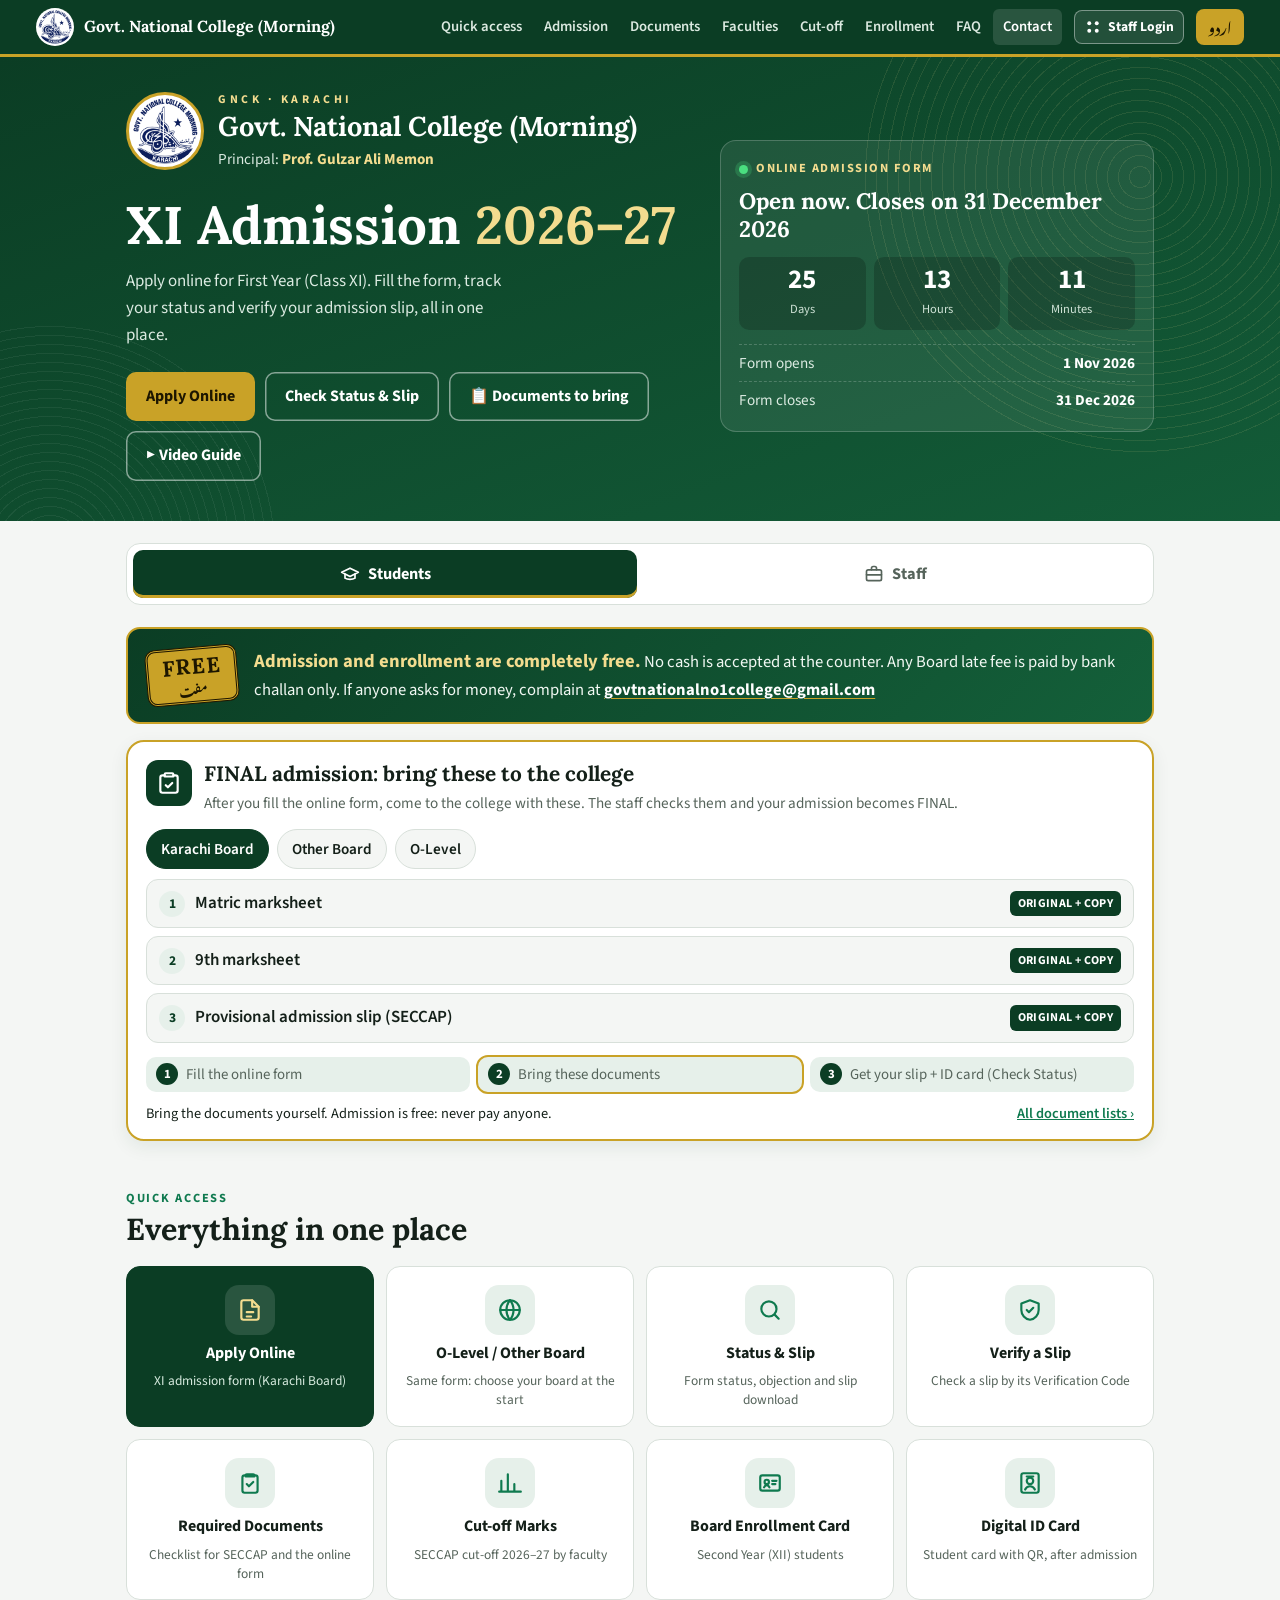
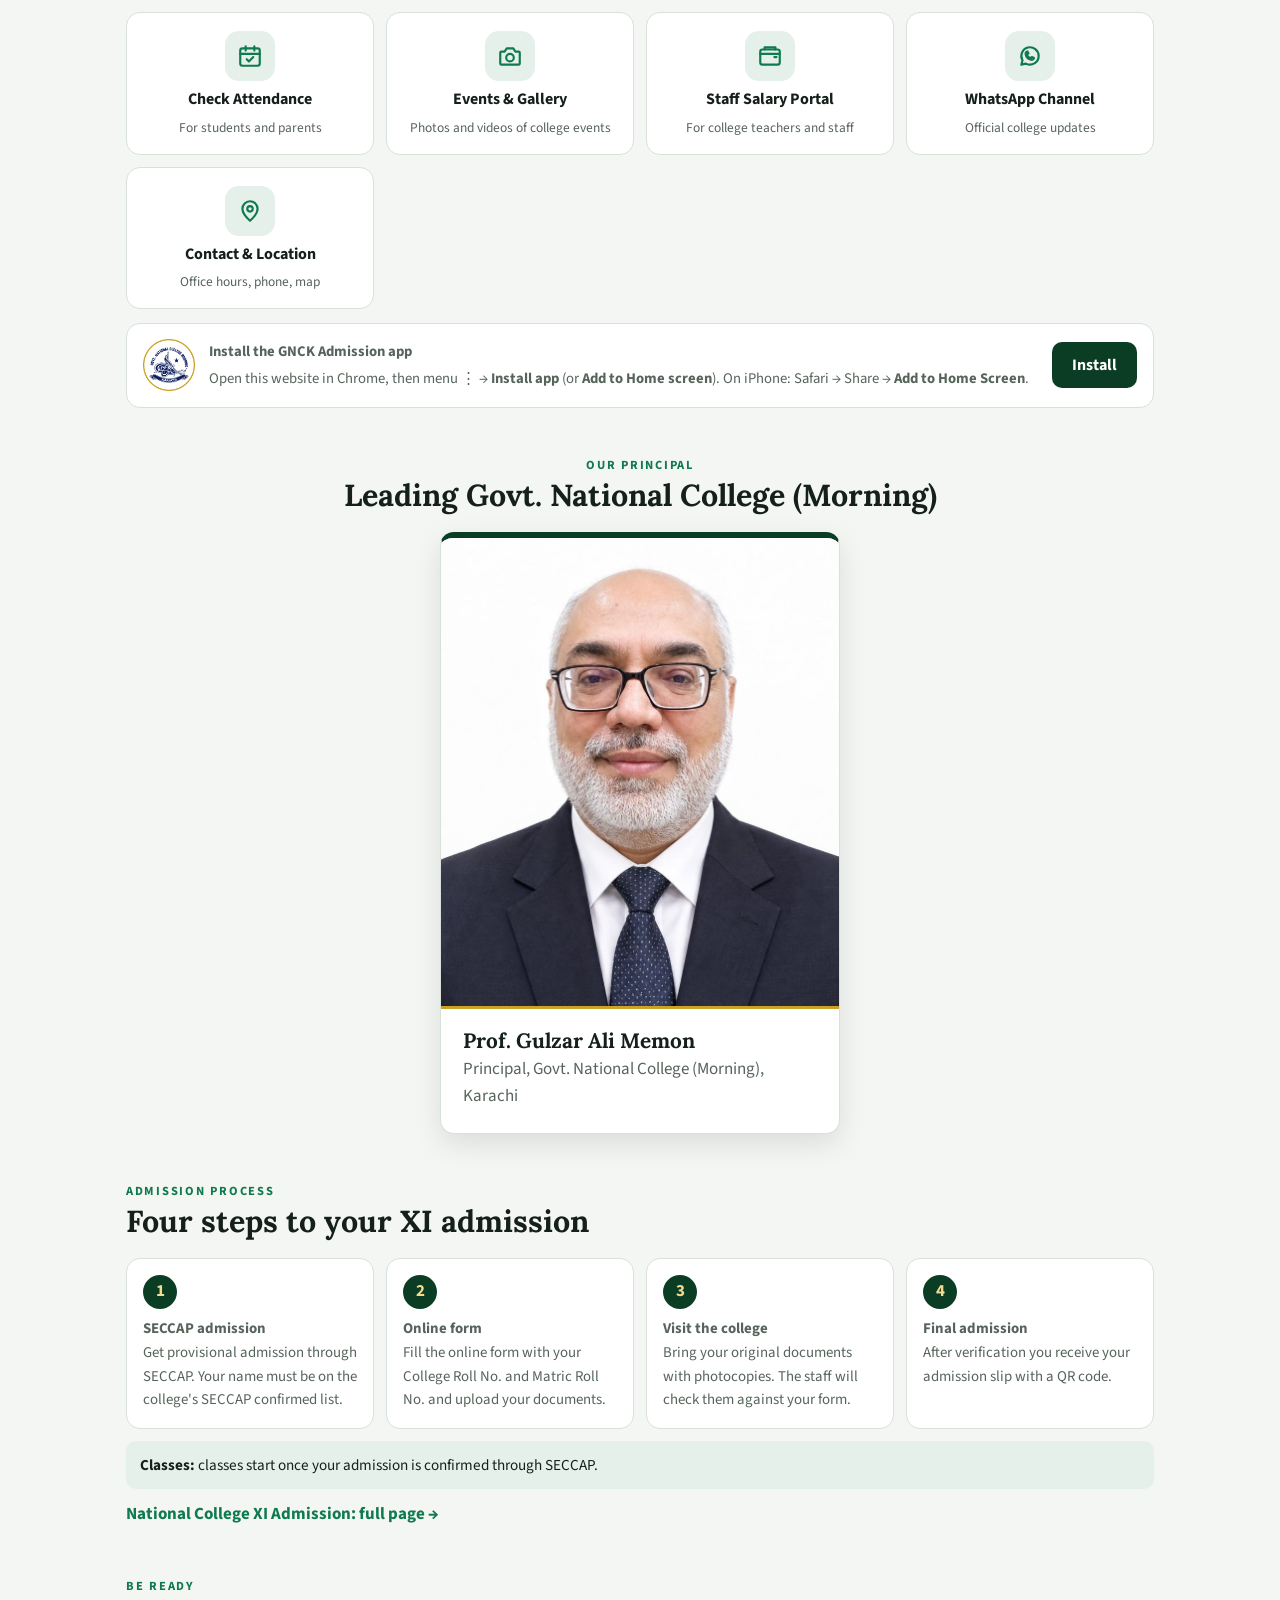
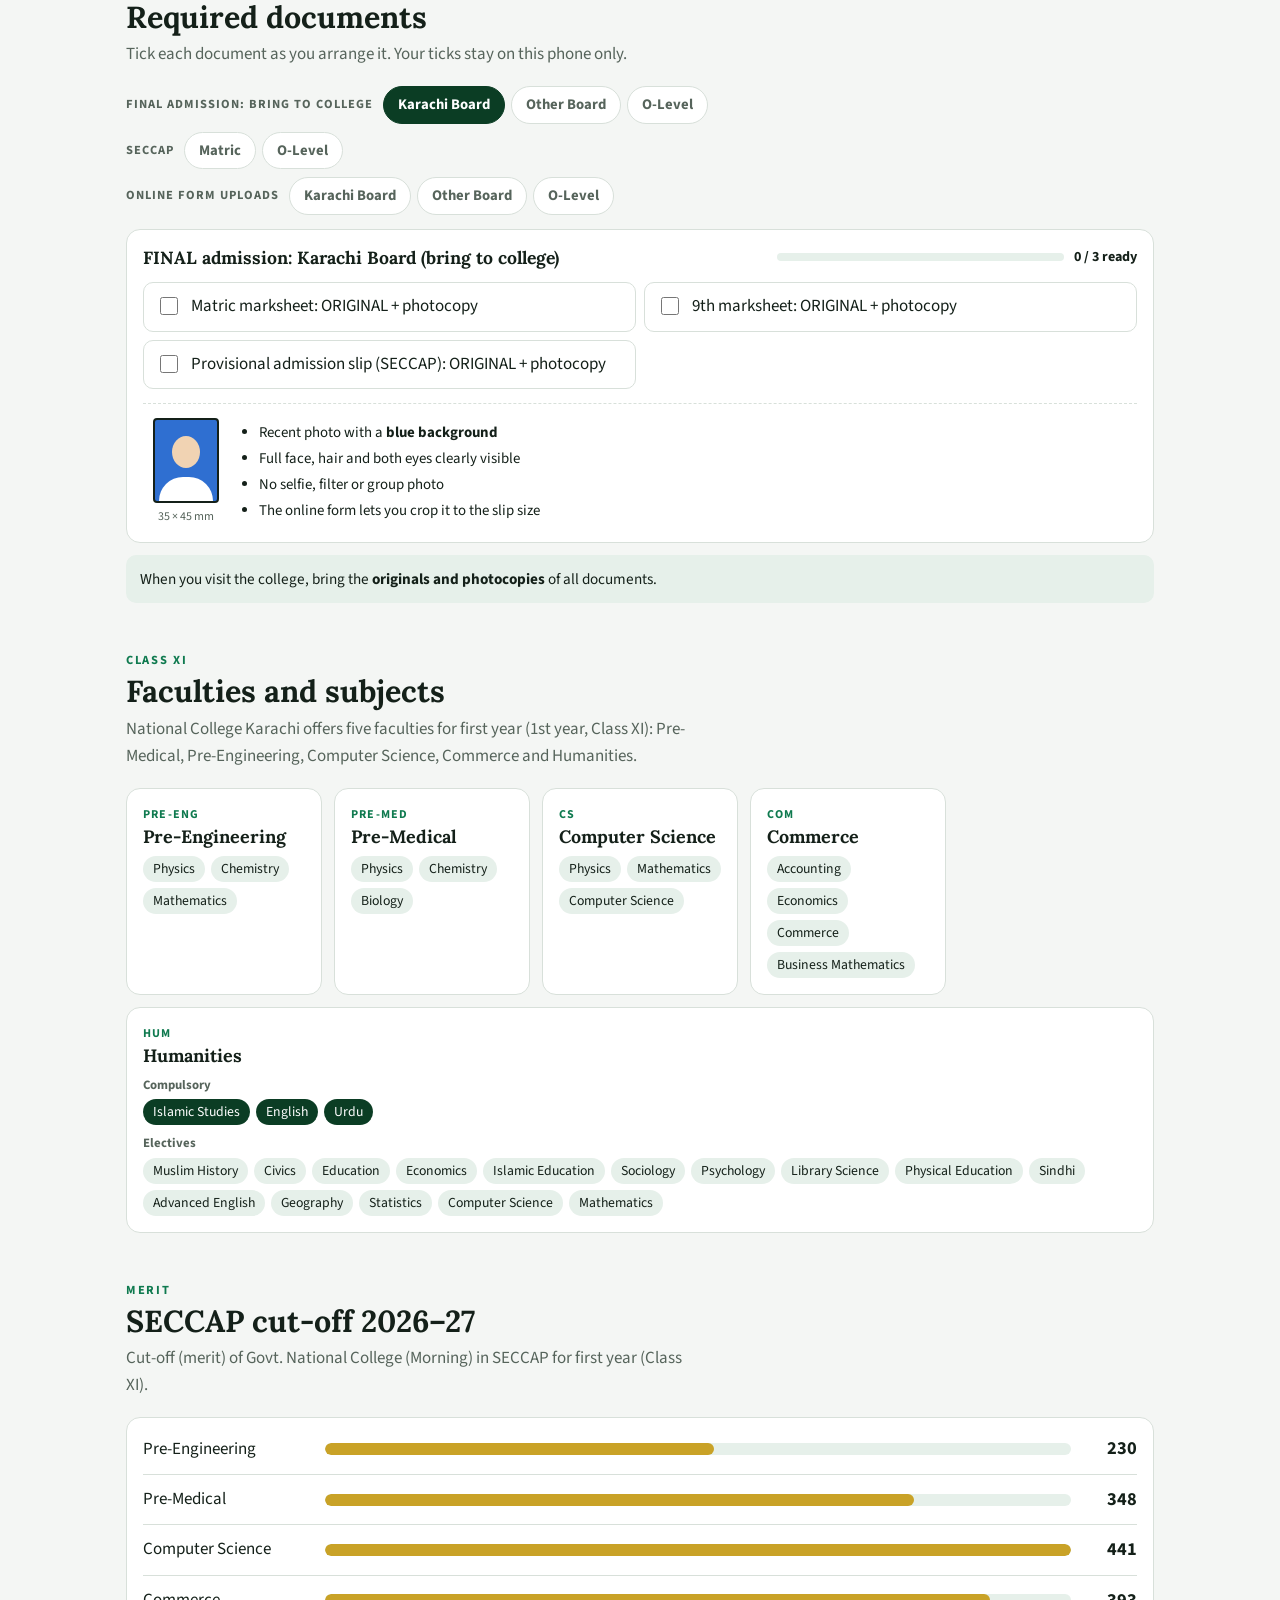
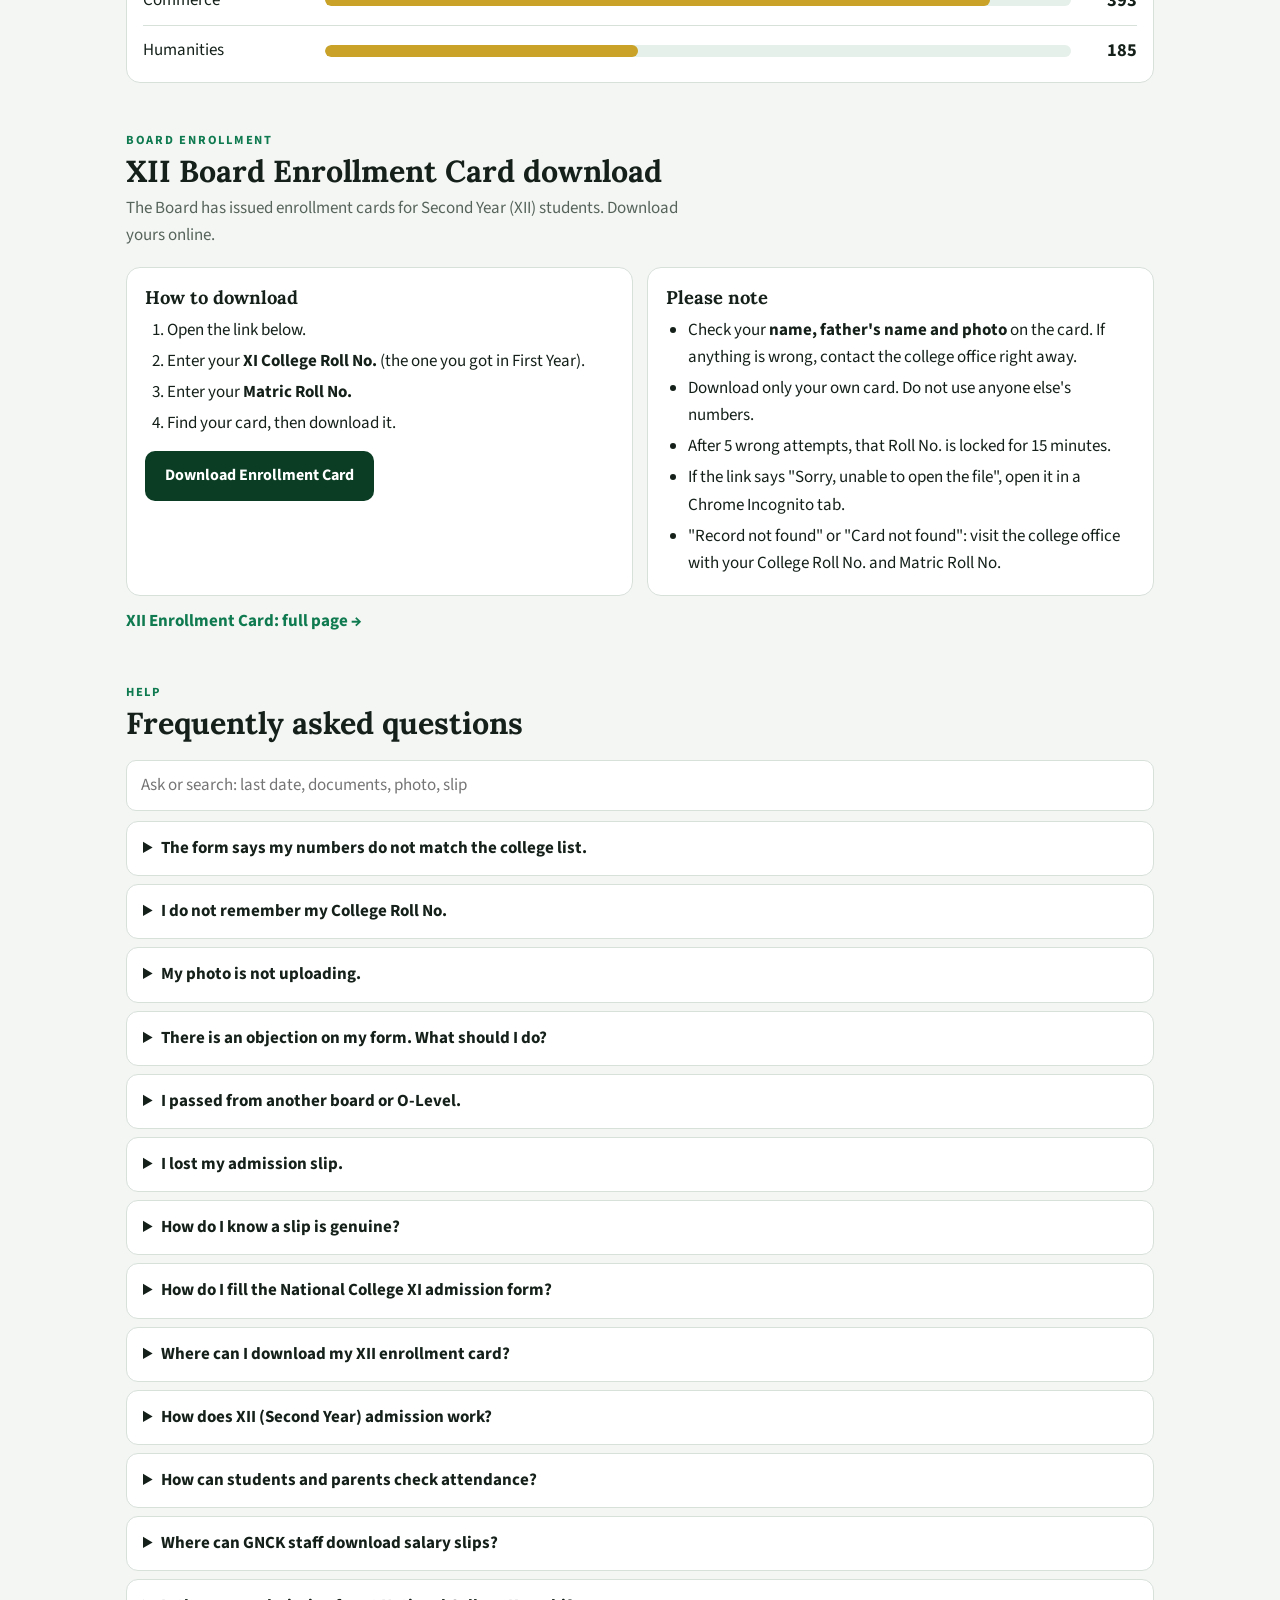
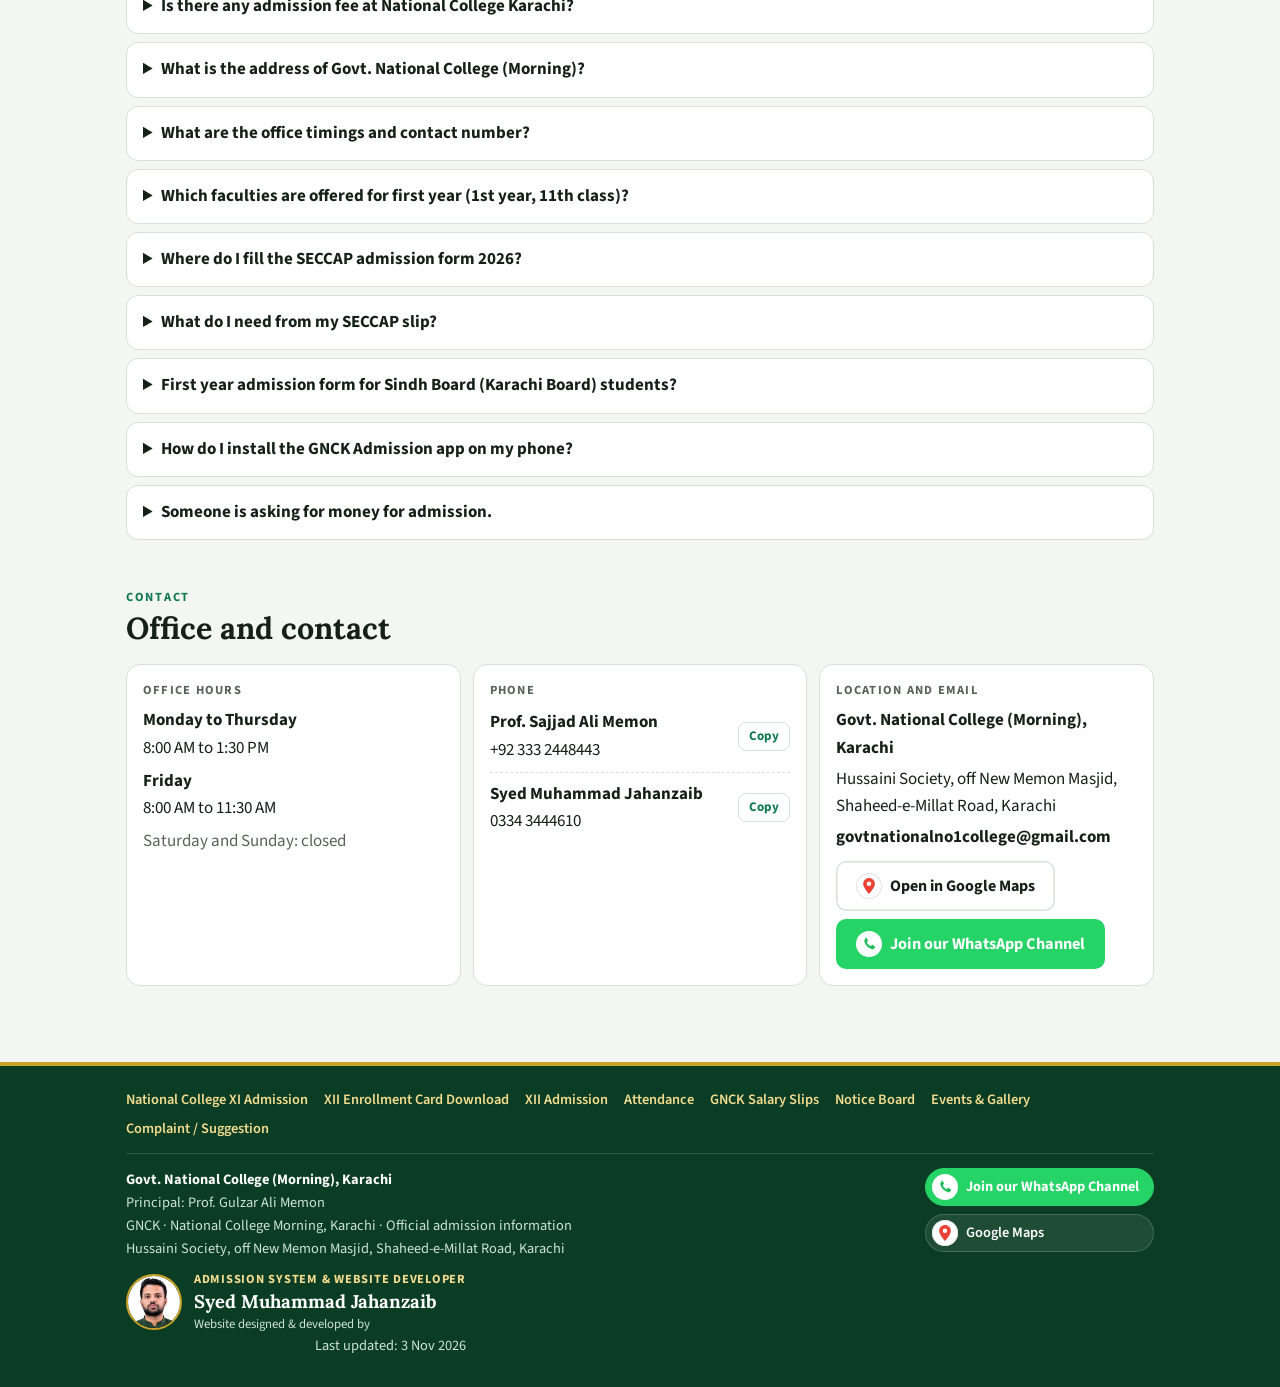
==== commit 20222c53: "v2.9.2: FINAL admission documents card on home (after FREE notice) + XI admission page, hero button," ====
--- a/index.html
+++ b/index.html
@@ -422,6 +422,7 @@
       <div class="cta">
         <a class="btn pri" href="https://script.google.com/macros/s/AKfycby5KEXSxmiqXUC0hCk6jRTdc_-XagevQAWsCiEWTKjU1HLqtYm1RLPSQWn6513rPHhTHA/exec?action=apply" target="_blank" rel="noopener"><span class="en">Apply Online</span><span class="ur" data-nosnippet>آن لائن فارم بھریں</span></a>
         <a class="btn ghost" href="https://script.google.com/macros/s/AKfycby5KEXSxmiqXUC0hCk6jRTdc_-XagevQAWsCiEWTKjU1HLqtYm1RLPSQWn6513rPHhTHA/exec" target="_blank" rel="noopener"><span class="en">Check Status &amp; Slip</span><span class="ur" data-nosnippet>صورتحال اور سلپ دیکھیں</span></a>
+        <a class="btn ghost" href="#bring"><span class="en">&#128203; Documents to bring</span><span class="ur" data-nosnippet>&#128203; کون سی دستاویزات لائیں</span></a>
         <a class="btn ghost vgbtn" href="/xi-admission/#video-guide"><span class="en">&#9654; Video Guide</span><span class="ur" data-nosnippet>&#9654; ویڈیو گائیڈ</span></a>
       </div>
     </div>
@@ -451,6 +452,8 @@
     <p><span class="en"><b>Admission and enrollment are completely free.</b> No cash is accepted at the counter. Any Board late fee is paid by bank challan only. If anyone asks for money, complain at </span><span class="ur" data-nosnippet><b>داخلہ اور اینرولمنٹ بالکل مفت ہے۔</b> کاؤنٹر پر کوئی نقد رقم نہیں لی جاتی۔ بورڈ کی لیٹ فیس صرف بینک چالان سے ادا ہوتی ہے۔ اگر کوئی پیسے مانگے تو اس ای میل پر شکایت کریں: </span><span class="mail">govtnationalno1college@gmail.com</span></p>
   </div>
 
+  <section class="v-st" id="bring" data-full="#documents"></section>
+
   <section id="services" class="v-st" aria-labelledby="h-svc">
     <div class="sh"><span class="eyebrow"><span class="en">Quick access</span><span class="ur" data-nosnippet>فوری رسائی</span></span><h2 id="h-svc"><span class="en">Everything in one place</span><span class="ur" data-nosnippet>سب کچھ ایک جگہ</span></h2></div>
     <div class="qa">
@@ -459,7 +462,7 @@
       <a class="card tile qt" href="https://script.google.com/macros/s/AKfycby5KEXSxmiqXUC0hCk6jRTdc_-XagevQAWsCiEWTKjU1HLqtYm1RLPSQWn6513rPHhTHA/exec" target="_blank" rel="noopener"><span class="ic"><svg viewBox="0 0 24 24" fill="none" stroke="currentColor" stroke-width="2" stroke-linecap="round" stroke-linejoin="round" aria-hidden="true"><circle cx="11" cy="11" r="7"/><path d="m20 20-3.5-3.5"/></svg></span><span class="t"><span class="en">Status &amp; Slip</span><span class="ur" data-nosnippet>صورتحال اور سلپ</span></span><span class="d"><span class="en">Form status, objection and slip download</span><span class="ur" data-nosnippet>فارم کی صورتحال، اعتراض اور سلپ</span></span></a>
       <a class="card tile qt" href="https://script.google.com/macros/s/AKfycby5KEXSxmiqXUC0hCk6jRTdc_-XagevQAWsCiEWTKjU1HLqtYm1RLPSQWn6513rPHhTHA/exec?action=code" target="_blank" rel="noopener"><span class="ic"><svg viewBox="0 0 24 24" fill="none" stroke="currentColor" stroke-width="2" stroke-linecap="round" stroke-linejoin="round" aria-hidden="true"><path d="M12 3 4 6v6c0 4.5 3.4 8.3 8 9 4.6-.7 8-4.5 8-9V6z"/><path d="m9 12 2 2 4-4"/></svg></span><span class="t"><span class="en">Verify a Slip</span><span class="ur" data-nosnippet>سلپ کی تصدیق</span></span><span class="d"><span class="en">Check a slip by its Verification Code</span><span class="ur" data-nosnippet>ویریفکیشن کوڈ سے سلپ کی تصدیق</span></span></a>
       <a class="card tile qt sslip" data-sslip="1" style="display:none" href="#" target="_blank" rel="noopener"><span class="ic"><svg viewBox="0 0 24 24" fill="none" stroke="currentColor" stroke-width="2" stroke-linecap="round" stroke-linejoin="round" aria-hidden="true"><path d="M6 3h12v18l-3-2-3 2-3-2-3 2z"/><path d="M9 8h6M9 12h6M9 16h3"/></svg></span><span class="t"><span class="en">Provisional Receipt (SECCAP Slip)</span><span class="ur" data-nosnippet>پروویژنل داخلہ رسید (سیکیپ سلپ)</span></span><span class="d"><span class="en">Lost your SECCAP slip? Download it again (Online Copy)</span><span class="ur" data-nosnippet>سیکیپ سلپ گم ہو گئی؟ دوبارہ ڈاؤن لوڈ کریں (آن لائن کاپی)</span></span></a>
-      <a class="card tile qt" href="#documents"><span class="ic"><svg viewBox="0 0 24 24" fill="none" stroke="currentColor" stroke-width="2" stroke-linecap="round" stroke-linejoin="round" aria-hidden="true"><path d="M9 4h6a1 1 0 0 1 1 1v1H8V5a1 1 0 0 1 1-1z"/><rect x="5" y="5" width="14" height="16" rx="2"/><path d="m9 13 2 2 4-4"/></svg></span><span class="t"><span class="en">Required Documents</span><span class="ur" data-nosnippet>ضروری دستاویزات</span></span><span class="d"><span class="en">Checklist for SECCAP and the online form</span><span class="ur" data-nosnippet>سیکیپ اور آن لائن فارم کی فہرست</span></span></a>
+      <a class="card tile qt" href="#bring"><span class="ic"><svg viewBox="0 0 24 24" fill="none" stroke="currentColor" stroke-width="2" stroke-linecap="round" stroke-linejoin="round" aria-hidden="true"><path d="M9 4h6a1 1 0 0 1 1 1v1H8V5a1 1 0 0 1 1-1z"/><rect x="5" y="5" width="14" height="16" rx="2"/><path d="m9 13 2 2 4-4"/></svg></span><span class="t"><span class="en">Required Documents</span><span class="ur" data-nosnippet>ضروری دستاویزات</span></span><span class="d"><span class="en">Checklist for SECCAP and the online form</span><span class="ur" data-nosnippet>سیکیپ اور آن لائن فارم کی فہرست</span></span></a>
       <a class="card tile qt" href="#cutoff"><span class="ic"><svg viewBox="0 0 24 24" fill="none" stroke="currentColor" stroke-width="2" stroke-linecap="round" stroke-linejoin="round" aria-hidden="true"><path d="M4 20V10M10 20V4M16 20v-7M22 20H2"/></svg></span><span class="t"><span class="en">Cut-off Marks</span><span class="ur" data-nosnippet>کٹ آف مارکس</span></span><span class="d"><span class="en">SECCAP cut-off 2026–27 by faculty</span><span class="ur" data-nosnippet>فیکلٹی کے لحاظ سے سیکیپ کٹ آف</span></span></a>
       <a class="card tile qt" href="#enrollment"><span class="ic"><svg viewBox="0 0 24 24" fill="none" stroke="currentColor" stroke-width="2" stroke-linecap="round" stroke-linejoin="round" aria-hidden="true"><rect x="3" y="5" width="18" height="14" rx="2"/><circle cx="9" cy="11" r="2"/><path d="M6.5 16c.6-1.4 1.6-2 2.5-2s1.9.6 2.5 2M14 10h4M14 13h3"/></svg></span><span class="t"><span class="en">Board Enrollment Card</span><span class="ur" data-nosnippet>بورڈ اینرولمنٹ کارڈ</span></span><span class="d"><span class="en">Second Year (XII) students</span><span class="ur" data-nosnippet>سال دوم (بارہویں) کے طلبہ</span></span></a>
       <a class="card tile qt soon" data-soon="idcard" data-href="https://script.google.com/macros/s/AKfycby5KEXSxmiqXUC0hCk6jRTdc_-XagevQAWsCiEWTKjU1HLqtYm1RLPSQWn6513rPHhTHA/exec" aria-disabled="true"><span class="badge"><span class="en">Coming soon</span><span class="ur" data-nosnippet>جلد</span></span><span class="ic"><svg viewBox="0 0 24 24" fill="none" stroke="currentColor" stroke-width="2" stroke-linecap="round" stroke-linejoin="round" aria-hidden="true"><rect x="4" y="3" width="16" height="18" rx="2"/><circle cx="12" cy="10" r="3"/><path d="M7.5 18c.9-2 2.6-3 4.5-3s3.6 1 4.5 3M9 6h6"/></svg></span><span class="t"><span class="en">Digital ID Card</span><span class="ur" data-nosnippet>ڈیجیٹل آئی ڈی کارڈ</span></span><span class="d"><span class="en">Student card with QR, after admission</span><span class="ur" data-nosnippet>داخلے کے بعد کیو آر والا کارڈ</span></span></a>
@@ -873,7 +876,7 @@
     var out = [];
     if (inGroup(ws, 'date')) out.push([T('Online form: opens ' + longD(OPEN) + ', last date ' + longD(CLOSE) + '.', 'آن لائن فارم: آغاز ' + longD(OPEN) + '، آخری تاریخ ' + longD(CLOSE) + '۔'), '#top']);
     if (inGroup(ws, 'cutoff')) out.push([T('Last cut-off (Matric marks): ', 'آخری کٹ آف (میٹرک نمبر): ') + CUT.map(function (c) { return T(c[0][0], c[0][1]) + ' ' + c[1]; }).join(T(', ', '، ')), '#cutoff']);
-    if (inGroup(ws, 'document')) out.push([T('See the list of documents to upload.', 'اپ لوڈ کی جانے والی دستاویزات کی فہرست دیکھیں۔'), '#documents']);
+    if (inGroup(ws, 'document')) { out.push([T('FINAL admission: documents to bring to the college.', 'فائنل داخلہ: کالج ساتھ لانے والی دستاویزات۔'), '#bring']); out.push([T('See the list of documents to upload.', 'اپ لوڈ کی جانے والی دستاویزات کی فہرست دیکھیں۔'), '#documents']); }
     if (inGroup(ws, 'fee')) out.push([T('Admission is completely free. Do not pay anyone.', 'داخلہ بالکل مفت ہے۔ کسی کو پیسے نہ دیں۔'), '']);
     if (inGroup(ws, 'contact')) out.push([T('Office timings, address and contact are here.', 'دفتر کے اوقات، پتہ اور رابطہ یہاں ہے۔'), '#contact']);
     return out;
@@ -1041,5 +1044,6 @@
 })();
 </script>
 <script src="/site28.js" defer></script>
+<script src="/bring.js" defer></script>
 </body>
 </html>
